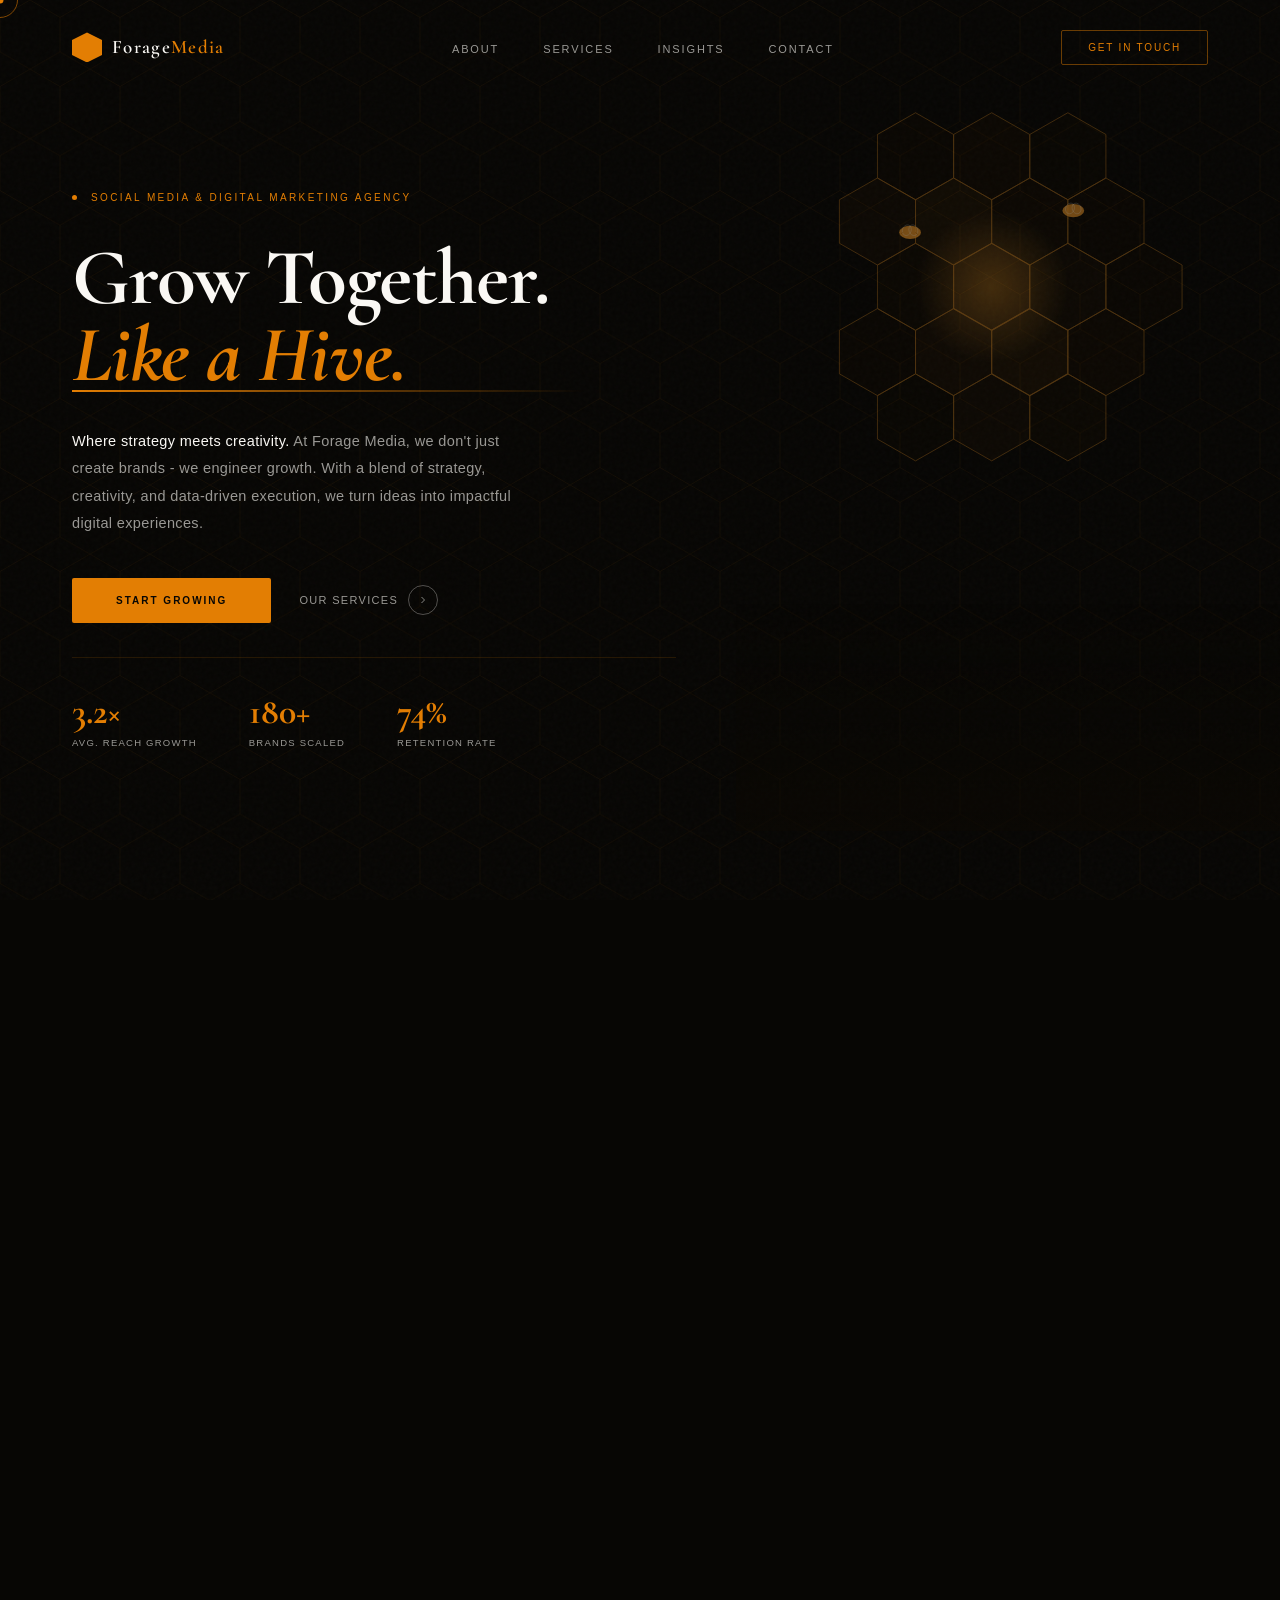
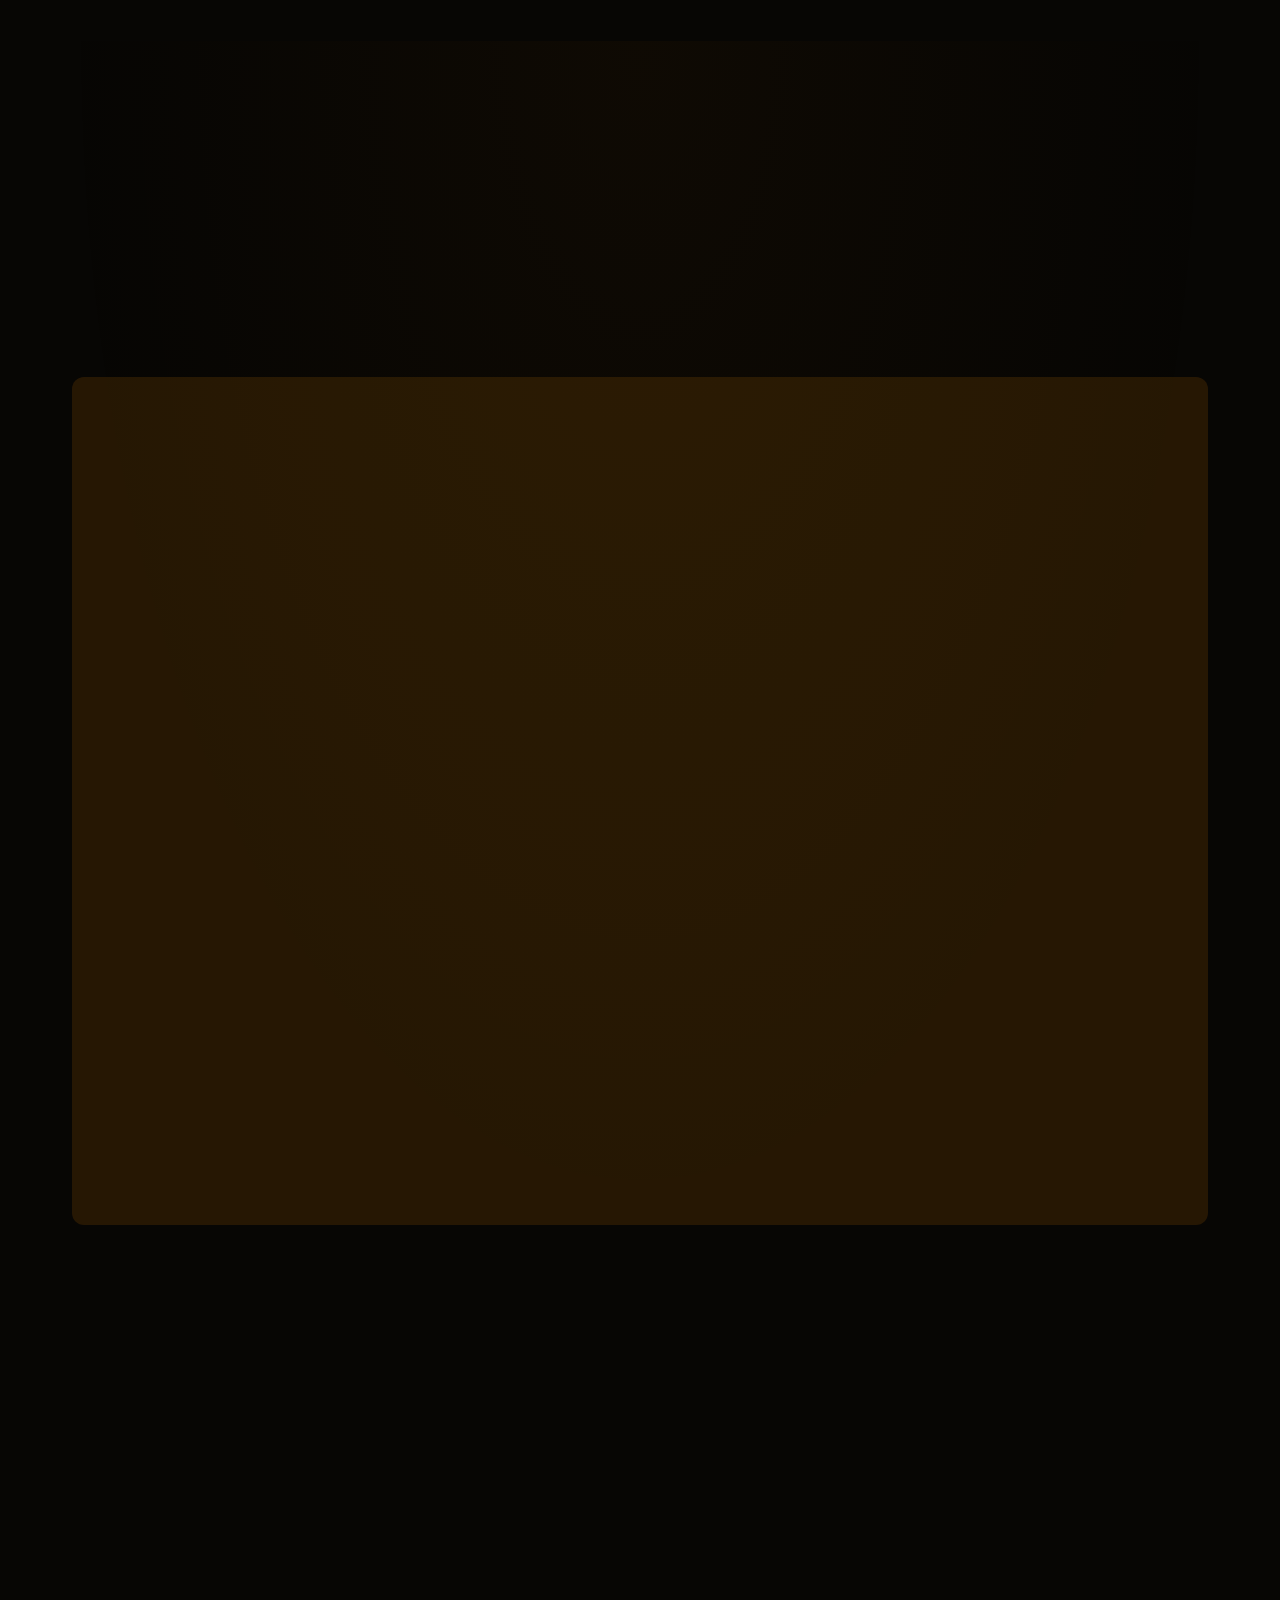
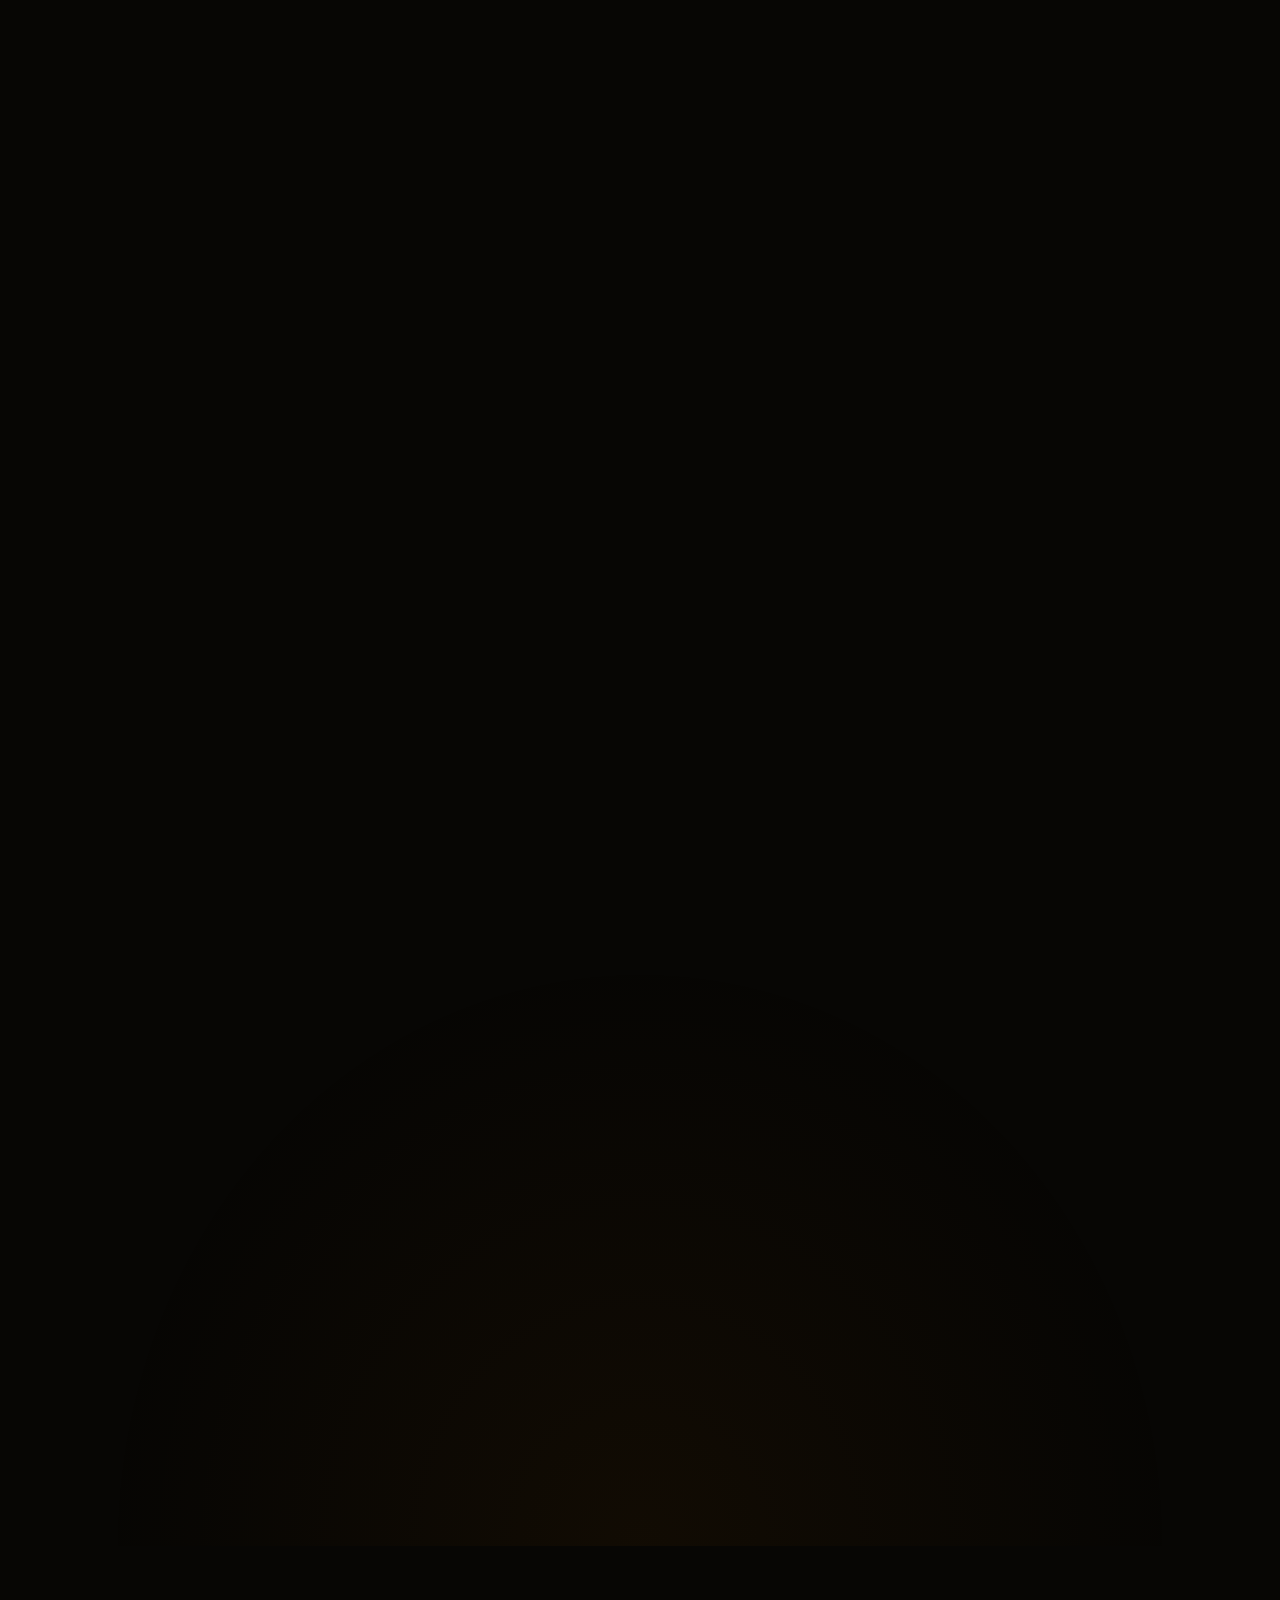
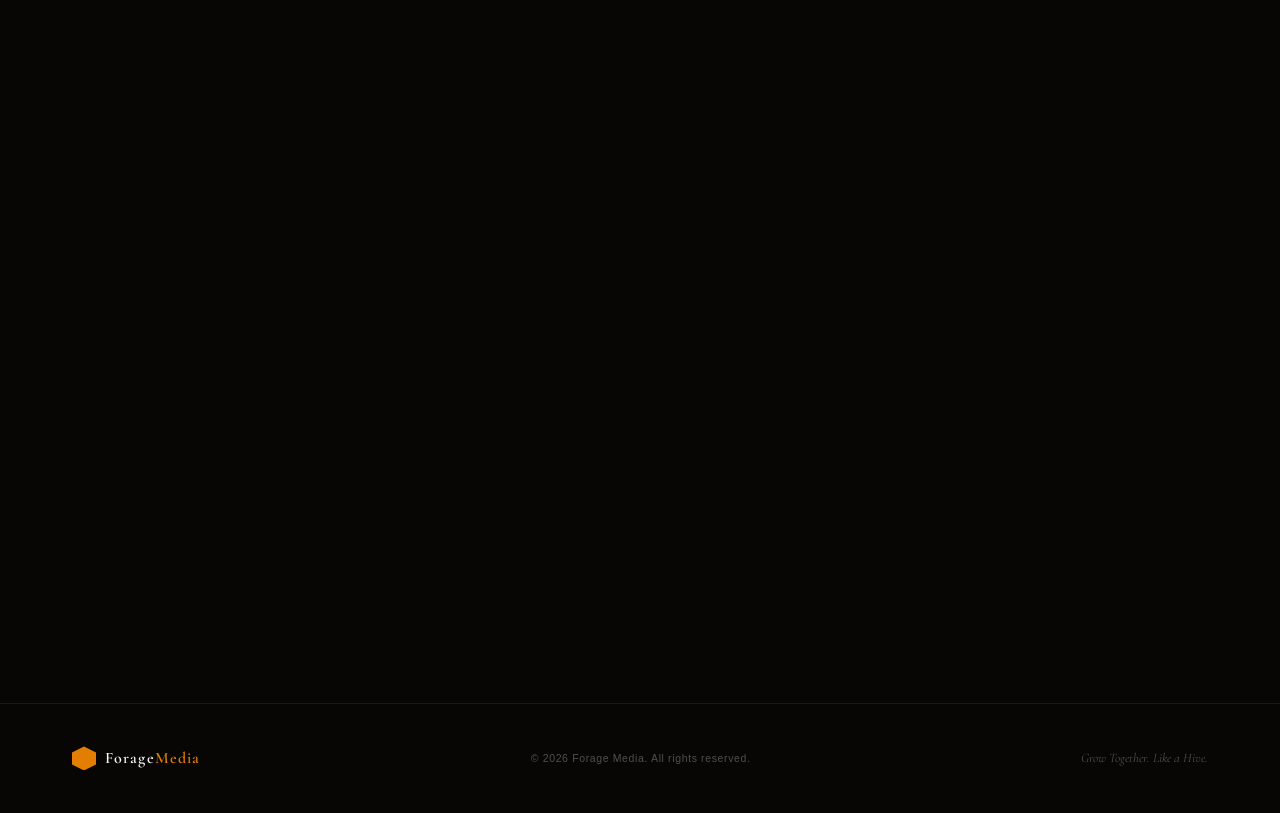
==== index.html @ a8e41692 "second commit" ====
<!DOCTYPE html>
<html lang="en">

<head>
  <meta charset="UTF-8">
  <meta name="viewport" content="width=device-width, initial-scale=1.0">
  <title>Forage Media - Grow Together. Like a Hive.</title>
  <link rel="preconnect" href="https://fonts.googleapis.com">
  <link
    href="https://fonts.googleapis.com/css2?family=Cormorant+Garamond:ital,wght@0,300;0,400;0,600;0,700;1,300;1,400;1,600;1,700&display=swap"
    rel="stylesheet">

  <style>
    /* ─── RESET ─── */
    *,
    *::before,
    *::after {
      box-sizing: border-box;
      margin: 0;
      padding: 0;
    }

    html {
      scroll-behavior: smooth;
      font-size: 16px;
    }

    /* ─── DESIGN TOKENS ─── */
    :root {
      --orange: #e37e03;
      --orange-dim: rgba(227, 126, 3, 0.18);
      --orange-glow: rgba(227, 126, 3, 0.08);
      --black: #070604;
      --black-surface: #0d0b07;
      --black-card: #111009;
      --black-border: rgba(227, 126, 3, 0.14);
      --white: #faf8f4;
      --white-60: rgba(250, 248, 244, 0.6);
      --white-30: rgba(250, 248, 244, 0.3);
      --white-10: rgba(250, 248, 244, 0.07);
      --green: #52c97a;
      --font-display: 'Cormorant Garamond', Georgia, serif;
      --font-body: 'Century Gothic', 'AppleGothic', 'Gill Sans MT', 'Gill Sans', Futura, sans-serif;
      --ease-out: cubic-bezier(0.16, 1, 0.3, 1);
      --ease-in-out: cubic-bezier(0.45, 0, 0.55, 1);
    }

    // hexagon styles for what we d
    :root {
      --hex-width: 250px;
      --hex-height: 288px;
      /* Width * 1.1547 */
      --hex-gap: 10px;
      --hex-border-color: #e67e00;
      /* Matching your image orange */
      --transition-speed: 0.6s;
    }

    .services-grid {
      padding: 100px 20px;
      text-align: center;
      max-width: 1200px;
      margin: 0 auto;
      font-size: 0;
      /* Remove whitespace between inline-blocks */
    }

    .service-card {
      position: relative;
      display: inline-block;
      width: var(--hex-width);
      height: var(--hex-height);
      margin: 0 calc(var(--hex-gap) / 2);
      clip-path: polygon(50% 0%, 100% 25%, 100% 75%, 50% 100%, 0% 75%, 0% 25%);
      background: var(--hex-border-color);
      /* Acts as the border */
      cursor: pointer;
      perspective: 1000px;
      font-size: 1rem;
      transition: transform var(--transition-speed);
    }

    /* The Interlocking Magic */
    /* Shift the second, fourth, etc., cards up to nestle them */
    .service-card:nth-child(even) {
      top: calc(var(--hex-height) * 0.38);
      margin-left: calc(var(--hex-width) * -0.25);
      margin-right: calc(var(--hex-width) * -0.25);
    }

    /* Inner container for the flip effect */
    .service-content-wrapper {
      position: absolute;
      inset: 4px;
      /* This creates the "border" width */
      background: #fff;
      clip-path: polygon(50% 0%, 100% 25%, 100% 75%, 50% 100%, 0% 75%, 0% 25%);
      transition: transform var(--transition-speed);
      transform-style: preserve-3d;
    }

    .service-card:hover .service-content-wrapper {
      transform: rotateY(180deg);
    }

    /* Front and Back Sides */
    .service-front,
    .service-back {
      position: absolute;
      inset: 0;
      display: flex;
      flex-direction: column;
      align-items: center;
      justify-content: center;
      padding: 20px;
      backface-visibility: hidden;
    }

    .service-back {
      background: #fdfdfd;
      transform: rotateY(180deg);
      text-align: center;
    }

    /* Typography & Elements */
    .service-name {
      font-weight: 800;
      text-transform: uppercase;
      color: #000;
      font-size: 1.2rem;
      line-height: 1.2;
    }

    .service-icon {
      width: 40px;
      margin-bottom: 10px;
      stroke: var(--hex-border-color);
    }

    .service-desc {
      font-size: 0.85rem;
      color: #444;
      margin-bottom: 8px;
    }

    .service-pill {
      font-size: 0.7rem;
      font-weight: bold;
      color: var(--hex-border-color);
    }

    /* Ensure cards pop to front when hovered */
    .service-card:hover {
      z-index: 10;
    }





    /* ─── BASE ─── */
    body {
      font-family: var(--font-body);
      background: var(--black);
      color: var(--white);
      overflow-x: hidden;
      cursor: none;
      line-height: 1.6;
      -webkit-font-smoothing: antialiased;
    }

    /* ─── CURSOR ─── */
    #cur-dot {
      position: fixed;
      width: 7px;
      height: 7px;
      background: var(--orange);
      border-radius: 50%;
      pointer-events: none;
      z-index: 9999;
      transform: translate(-50%, -50%);
      transition: transform 0.08s var(--ease-out), background 0.2s;
    }

    #cur-ring {
      position: fixed;
      width: 36px;
      height: 36px;
      border: 1px solid rgba(227, 126, 3, 0.55);
      border-radius: 50%;
      pointer-events: none;
      z-index: 9998;
      transform: translate(-50%, -50%);
      transition: width 0.3s var(--ease-out), height 0.3s var(--ease-out),
        border-color 0.3s, transform 0.15s var(--ease-out);
    }

    body.cursor-hover #cur-dot {
      transform: translate(-50%, -50%) scale(0);
    }

    body.cursor-hover #cur-ring {
      width: 52px;
      height: 52px;
      border-color: var(--orange);
      background: rgba(227, 126, 3, 0.06);
    }

    /* ─── HEX GRID BACKGROUND ─── */
    #hex-bg {
      position: fixed;
      inset: 0;
      z-index: 0;
      pointer-events: none;
      overflow: hidden;
    }

    #hex-bg svg {
      width: 100%;
      height: 100%;
      opacity: 0.038;
    }

    /* ─── NOISE OVERLAY ─── */
    body::after {
      content: '';
      position: fixed;
      inset: 0;
      z-index: 1;
      pointer-events: none;
      background-image: url("data:image/svg+xml,%3Csvg viewBox='0 0 256 256' xmlns='http://www.w3.org/2000/svg'%3E%3Cfilter id='n'%3E%3CfeTurbulence type='fractalNoise' baseFrequency='0.9' numOctaves='4' stitchTiles='stitch'/%3E%3C/filter%3E%3Crect width='100%25' height='100%25' filter='url(%23n)' opacity='1'/%3E%3C/svg%3E");
      opacity: 0.025;
    }

    /* ─── NAV ─── */
    nav {
      position: fixed;
      top: 0;
      left: 0;
      right: 0;
      z-index: 600;
      display: flex;
      align-items: center;
      justify-content: space-between;
      padding: 30px 72px;
      transition: padding 0.4s var(--ease-out), background 0.4s;
    }

    nav.scrolled {
      padding: 18px 72px;
      background: rgba(7, 6, 4, 0.92);
      backdrop-filter: blur(20px) saturate(1.4);
      border-bottom: 1px solid var(--black-border);
    }

    .nav-logo {
      display: flex;
      align-items: center;
      gap: 10px;
      text-decoration: none;
      color: var(--white);
    }

    .logo-hex {
      width: 30px;
      height: 30px;
      flex-shrink: 0;
      background: var(--orange);
      clip-path: polygon(50% 0%, 100% 25%, 100% 75%, 50% 100%, 0% 75%, 0% 25%);
      transition: transform 0.7s var(--ease-out);
    }

    .nav-logo:hover .logo-hex {
      transform: rotate(30deg);
    }

    .logo-text {
      font-family: var(--font-display);
      font-size: 19px;
      font-weight: 600;
      letter-spacing: 0.07em;
    }

    .logo-text span {
      color: var(--orange);
    }

    .nav-links {
      display: flex;
      gap: 44px;
      list-style: none;
      align-items: center;
    }

    .nav-links a {
      font-size: 11px;
      letter-spacing: 0.17em;
      text-transform: uppercase;
      color: var(--white-60);
      text-decoration: none;
      transition: color 0.22s;
      position: relative;
      padding-bottom: 3px;
    }

    .nav-links a::after {
      content: '';
      position: absolute;
      bottom: 0;
      left: 0;
      right: 0;
      height: 1px;
      background: var(--orange);
      transform: scaleX(0);
      transform-origin: left;
      transition: transform 0.3s var(--ease-out);
    }

    .nav-links a:hover {
      color: var(--white);
    }

    .nav-links a:hover::after {
      transform: scaleX(1);
    }

    .nav-cta {
      font-family: var(--font-body);
      font-size: 10px;
      letter-spacing: 0.18em;
      text-transform: uppercase;
      color: var(--orange);
      background: transparent;
      border: 1px solid rgba(227, 126, 3, 0.45);
      padding: 11px 26px;
      border-radius: 2px;
      cursor: none;
      transition: background 0.25s, color 0.25s, border-color 0.25s;
    }

    .nav-cta:hover {
      background: var(--orange);
      color: var(--black);
      border-color: var(--orange);
    }

    /* ─── HERO ─── */
    #hero {
      position: relative;
      z-index: 2;
      min-height: 100vh;
      display: grid;
      grid-template-columns: 1.15fr 0.85fr;
      align-items: center;
    }

    .hero-left {
      padding: 130px 60px 90px 72px;
      display: flex;
      flex-direction: column;
      gap: 34px;
    }

    .eyebrow {
      display: flex;
      align-items: center;
      gap: 14px;
      font-size: 10px;
      letter-spacing: 0.24em;
      text-transform: uppercase;
      color: var(--orange);
    }

    .eyebrow-pulse {
      width: 5px;
      height: 5px;
      border-radius: 50%;
      background: var(--orange);
      animation: pulse 2.2s ease-in-out infinite;
    }

    .eyebrow-rule {
      width: 36px;
      height: 1px;
      background: var(--orange);
    }

    @keyframes pulse {

      0%,
      100% {
        transform: scale(1);
        opacity: 1;
      }

      50% {
        transform: scale(2.2);
        opacity: 0.35;
      }
    }

    .hero-headline {
      font-family: var(--font-display);
      font-size: clamp(54px, 6.2vw, 90px);
      font-weight: 700;
      line-height: 0.97;
      letter-spacing: -0.015em;
    }

    .hero-headline .line-italic {
      font-style: italic;
      color: var(--orange);
      display: block;
      position: relative;
    }

    .hero-headline .line-italic::after {
      content: '';
      position: absolute;
      bottom: 2px;
      left: 0;
      height: 2px;
      width: 0;
      background: linear-gradient(90deg, var(--orange), transparent);
      animation: underline-in 1.4s 1s var(--ease-out) forwards;
    }

    @keyframes underline-in {
      to {
        width: 85%;
      }
    }

    .hero-sub {
      font-size: 14.5px;
      font-weight: 300;
      line-height: 1.9;
      letter-spacing: 0.025em;
      color: var(--white-60);
      max-width: 450px;
    }

    .hero-sub strong {
      color: var(--white);
      font-weight: 400;
    }

    .hero-cta-row {
      display: flex;
      align-items: center;
      gap: 28px;
      margin-top: 6px;
    }

    .btn-primary {
      font-family: var(--font-body);
      font-size: 10px;
      letter-spacing: 0.2em;
      text-transform: uppercase;
      font-weight: 600;
      color: var(--black);
      background: var(--orange);
      border: none;
      padding: 17px 44px;
      border-radius: 2px;
      cursor: none;
      position: relative;
      overflow: hidden;
      transition: transform 0.2s var(--ease-out);
    }

    .btn-primary::before {
      content: '';
      position: absolute;
      inset: 0;
      background: #f5a02a;
      transform: translateX(-100%);
      transition: transform 0.38s var(--ease-out);
    }

    .btn-primary:hover {
      transform: translateY(-2px);
    }

    .btn-primary:hover::before {
      transform: translateX(0);
    }

    .btn-primary span {
      position: relative;
      z-index: 1;
    }

    .btn-text {
      font-family: var(--font-body);
      font-size: 11px;
      letter-spacing: 0.12em;
      text-transform: uppercase;
      color: var(--white-60);
      background: none;
      border: none;
      cursor: none;
      display: flex;
      align-items: center;
      gap: 10px;
      transition: color 0.22s;
    }

    .btn-text:hover {
      color: var(--white);
    }

    .btn-arrow {
      width: 30px;
      height: 30px;
      border-radius: 50%;
      border: 1px solid var(--white-30);
      display: flex;
      align-items: center;
      justify-content: center;
      transition: border-color 0.22s, transform 0.22s;
    }

    .btn-text:hover .btn-arrow {
      border-color: var(--orange);
      transform: translateX(4px);
    }

    .btn-arrow svg {
      width: 12px;
      height: 12px;
      fill: none;
      stroke: currentColor;
      stroke-width: 1.8;
    }

    .hero-stats {
      display: flex;
      gap: 52px;
      padding-top: 36px;
      border-top: 1px solid var(--black-border);
    }

    .stat {
      display: flex;
      flex-direction: column;
      gap: 5px;
    }

    .stat-num {
      font-family: var(--font-display);
      font-size: 36px;
      font-weight: 700;
      line-height: 1;
      color: var(--orange);
    }

    .stat-label {
      font-size: 9.5px;
      letter-spacing: 0.13em;
      text-transform: uppercase;
      color: var(--white-60);
    }

    /* HEX GRID BACKGROUND */
    .hex-bg {
      position: fixed;
      top: 0;
      left: 0;
      right: 0;
      bottom: 0;
      z-index: 0;
      overflow: hidden;
      pointer-events: none;
    }

    .hex-grid-svg {
      width: 100%;
      height: 100%;
      opacity: 0.07;
    }

    /* ─── HERO RIGHT: ILLUSION ─── */
    .hero-right {
      position: relative;
      height: 100vh;
      overflow: hidden;
    }

    .hero-right-bg {
      position: absolute;
      inset: 0;
      background: radial-gradient(ellipse at 50% 42%, #1f1200 0%, var(--black) 68%);
    }

    /* Parallax hex layers */
    .hex-layer {
      position: absolute;
      inset: 0;
      display: flex;
      align-items: center;
      justify-content: center;
    }

    .hex-layer svg {
      width: 110%;
      height: 110%;
    }

    .hero-right-fade {
      position: absolute;
      inset: 0;
      background: linear-gradient(to top,
          rgba(7, 6, 4, 1) 0%,
          rgba(7, 6, 4, 0.35) 48%,
          rgba(7, 6, 4, 0.1) 100%);
    }

    .hero-right-fade-left {
      position: absolute;
      inset: 0;
      background: linear-gradient(to right,
          rgba(7, 6, 4, 0.7) 0%,
          transparent 40%);
    }

    /* Dashboard cards */
    .hero-dashboard {
      position: absolute;
      inset: 0;
      display: flex;
      flex-direction: column;
      justify-content: flex-end;
      padding: 36px 28px;
    }

    .dash-metrics {
      display: grid;
      grid-template-columns: 1fr 1fr;
      gap: 9px;
      margin-bottom: 9px;
    }

    .dash-card {
      background: rgba(255, 255, 255, 0.035);
      border: 1px solid var(--black-border);
      border-radius: 8px;
      padding: 14px 16px;
      backdrop-filter: blur(12px);
      position: relative;
      overflow: hidden;
      opacity: 0;
      transform: translateY(14px);
      animation: card-in 0.6s var(--ease-out) forwards;
    }

    .dash-card:nth-child(1) {
      animation-delay: 0.9s;
    }

    .dash-card:nth-child(2) {
      animation-delay: 1.05s;
    }

    .dash-card:nth-child(3) {
      animation-delay: 1.2s;
    }

    .dash-card:nth-child(4) {
      animation-delay: 1.35s;
    }

    @keyframes card-in {
      to {
        opacity: 1;
        transform: none;
      }
    }

    .dc-label {
      font-size: 9px;
      letter-spacing: 0.12em;
      text-transform: uppercase;
      color: var(--white-60);
      margin-bottom: 5px;
      font-family: var(--font-body);
    }

    .dc-value {
      font-family: var(--font-display);
      font-size: 25px;
      font-weight: 700;
      color: var(--orange);
      line-height: 1;
    }

    .dc-delta {
      font-size: 10px;
      color: var(--green);
      margin-top: 4px;
      display: flex;
      align-items: center;
      gap: 3px;
    }

    .dc-delta::before {
      content: '▲';
      font-size: 7px;
    }

    .dc-bar {
      position: absolute;
      bottom: 0;
      left: 0;
      height: 2px;
      background: linear-gradient(90deg, var(--orange-dim), var(--orange));
      animation: bar-in 1.6s var(--ease-out) both;
    }

    .dash-card:nth-child(1) .dc-bar {
      width: 78%;
      animation-delay: 1.4s;
    }

    .dash-card:nth-child(2) .dc-bar {
      width: 62%;
      animation-delay: 1.55s;
    }

    .dash-card:nth-child(3) .dc-bar {
      width: 88%;
      animation-delay: 1.7s;
    }

    .dash-card:nth-child(4) .dc-bar {
      width: 54%;
      animation-delay: 1.85s;
    }

    @keyframes bar-in {
      from {
        width: 0;
      }
    }

    .dash-graph {
      background: rgba(255, 255, 255, 0.025);
      border: 1px solid rgba(227, 126, 3, 0.1);
      border-radius: 8px;
      padding: 13px 15px 10px;
      backdrop-filter: blur(12px);
    }

    .dg-header {
      display: flex;
      justify-content: space-between;
      align-items: center;
      margin-bottom: 10px;
    }

    .dg-label {
      font-size: 9px;
      letter-spacing: 0.12em;
      text-transform: uppercase;
      color: var(--white-60);
      font-family: var(--font-body);
    }

    .dg-live {
      display: flex;
      align-items: center;
      gap: 5px;
      font-size: 9px;
      color: var(--green);
      font-family: var(--font-body);
    }

    .live-dot {
      width: 5px;
      height: 5px;
      border-radius: 50%;
      background: var(--green);
      animation: pulse 1.4s infinite;
    }

    .dg-bars {
      display: flex;
      align-items: flex-end;
      gap: 4px;
      height: 44px;
    }

    .dg-bar {
      flex: 1;
      border-radius: 2px;
      background: linear-gradient(to top, var(--orange), rgba(227, 126, 3, 0.18));
      animation: bar-rise 0.8s var(--ease-out) both;
    }

    .dg-bar:nth-child(1) {
      height: 26%;
      animation-delay: 1.0s;
    }

    .dg-bar:nth-child(2) {
      height: 44%;
      animation-delay: 1.1s;
    }

    .dg-bar:nth-child(3) {
      height: 36%;
      animation-delay: 1.2s;
    }

    .dg-bar:nth-child(4) {
      height: 65%;
      animation-delay: 1.3s;
    }

    .dg-bar:nth-child(5) {
      height: 55%;
      animation-delay: 1.4s;
    }

    .dg-bar:nth-child(6) {
      height: 80%;
      animation-delay: 1.5s;
    }

    .dg-bar:nth-child(7) {
      height: 72%;
      animation-delay: 1.6s;
    }

    .dg-bar:nth-child(8) {
      height: 93%;
      animation-delay: 1.7s;
    }

    .dg-bar:nth-child(9) {
      height: 88%;
      animation-delay: 1.8s;
    }

    @keyframes bar-rise {
      from {
        height: 0;
        opacity: 0;
      }
    }

    /* scroll cue */
    .scroll-cue {
      position: absolute;
      bottom: 34px;
      left: 50%;
      transform: translateX(-50%);
      display: flex;
      flex-direction: column;
      align-items: center;
      gap: 8px;
      opacity: 0.36;
      animation: float 2.8s ease-in-out infinite;
    }

    .scroll-cue span {
      font-size: 8.5px;
      letter-spacing: 0.22em;
      text-transform: uppercase;
    }

    .scroll-line {
      width: 1px;
      height: 38px;
      background: linear-gradient(to bottom, var(--orange), transparent);
    }

    @keyframes float {

      0%,
      100% {
        opacity: 0.28;
        transform: translateX(-50%) translateY(0);
      }

      50% {
        opacity: 0.55;
        transform: translateX(-50%) translateY(8px);
      }
    }

    /* ─── HERO ENTRANCE ─── */
    .hero-left>* {
      opacity: 0;
      transform: translateY(22px);
      animation: slide-up 0.75s var(--ease-out) forwards;
    }

    .hero-left>*:nth-child(1) {
      animation-delay: 0.1s;
    }

    .hero-left>*:nth-child(2) {
      animation-delay: 0.24s;
    }

    .hero-left>*:nth-child(3) {
      animation-delay: 0.38s;
    }

    .hero-left>*:nth-child(4) {
      animation-delay: 0.52s;
    }

    .hero-left>*:nth-child(5) {
      animation-delay: 0.66s;
    }

    @keyframes slide-up {
      to {
        opacity: 1;
        transform: none;
      }
    }

    /* ─── SCROLL REVEAL ─── */
    .reveal {
      opacity: 0;
      transform: translateY(28px);
      transition: opacity 0.85s var(--ease-out), transform 0.85s var(--ease-out);
    }

    .reveal.in {
      opacity: 1;
      transform: none;
    }

    .reveal-d1 {
      transition-delay: 0.1s;
    }

    .reveal-d2 {
      transition-delay: 0.2s;
    }

    .reveal-d3 {
      transition-delay: 0.3s;
    }

    .reveal-d4 {
      transition-delay: 0.4s;
    }

    /* ─── SECTION SHARED ─── */
    .section-tag {
      display: inline-flex;
      align-items: center;
      gap: 14px;
      font-size: 9.5px;
      letter-spacing: 0.24em;
      text-transform: uppercase;
      color: var(--orange);
      margin-bottom: 18px;
    }

    .section-tag::before {
      content: '';
      width: 28px;
      height: 1px;
      background: var(--orange);
    }

    .section-heading {
      font-family: var(--font-display);
      font-size: clamp(38px, 4.2vw, 58px);
      font-weight: 700;
      line-height: 1.05;
      letter-spacing: -0.01em;
    }

    .section-heading em {
      font-style: italic;
      color: var(--orange);
    }

    /* ─── WHO WE ARE ─── */
    #about {
      position: relative;
      z-index: 2;
      padding: 140px 72px;
      display: grid;
      grid-template-columns: 1fr 1fr;
      gap: 80px;
      align-items: center;
    }

    .about-tagline {
      font-family: var(--font-display);
      font-size: 22px;
      font-style: italic;
      color: var(--orange);
      margin: 6px 0 28px;
      letter-spacing: 0.01em;
    }

    .about-body {
      font-size: 14.5px;
      font-weight: 300;
      line-height: 1.95;
      letter-spacing: 0.025em;
      color: var(--white-60);
      max-width: 460px;
    }

    .about-body strong {
      color: var(--white);
      font-weight: 400;
    }

    .about-quote {
      margin-top: 40px;
      padding-left: 22px;
      border-left: 2px solid var(--orange);
    }

    .about-quote p {
      font-family: var(--font-display);
      font-size: 19px;
      font-style: italic;
      line-height: 1.6;
      color: var(--white-60);
    }

    /* Right pillars */
    .about-pillars {
      display: grid;
      grid-template-columns: 1fr 1fr;
      gap: 1px;
      background: var(--black-border);
      border: 1px solid var(--black-border);
      border-radius: 10px;
      overflow: hidden;
    }

    .pillar {
      background: var(--black-card);
      padding: 36px 28px;
      transition: background 0.3s;
    }

    .pillar:hover {
      background: rgba(227, 126, 3, 0.05);
    }

    .pillar-icon {
      width: 36px;
      height: 36px;
      margin-bottom: 16px;
      color: var(--orange);
    }

    .pillar-icon svg {
      width: 100%;
      height: 100%;
      fill: none;
      stroke: currentColor;
      stroke-width: 1.4;
    }

    .pillar-name {
      font-family: var(--font-display);
      font-size: 19px;
      font-weight: 600;
      color: var(--white);
      margin-bottom: 8px;
    }

    .pillar-text {
      font-size: 12px;
      line-height: 1.85;
      letter-spacing: 0.03em;
      color: var(--white-60);
    }

    /* ─── SERVICES ─── */
    #services {
      position: relative;
      z-index: 2;
      padding: 120px 72px;
      background: radial-gradient(ellipse at 50% 0%, rgba(227, 126, 3, 0.04) 0%, transparent 65%);
    }

    .services-header {
      display: flex;
      justify-content: space-between;
      align-items: flex-end;
      margin-bottom: 60px;
    }

    .services-intro {
      font-size: 13.5px;
      line-height: 1.85;
      color: var(--white-60);
      max-width: 300px;
      text-align: right;
      letter-spacing: 0.025em;
    }

    .services-grid {
      display: grid;
      grid-template-columns: repeat(3, 1fr);
      gap: 1px;
      background: var(--black-border);
      border-radius: 12px;
      overflow: hidden;
    }

    .service-card {
      background: var(--black-card);
      padding: 46px 34px;
      position: relative;
      overflow: hidden;
      cursor: none;
      transition: background 0.3s;
    }

    .service-card::after {
      content: '';
      position: absolute;
      bottom: 0;
      left: 0;
      right: 0;
      height: 2px;
      background: linear-gradient(90deg, var(--orange), transparent);
      transform: scaleX(0);
      transform-origin: left;
      transition: transform 0.4s var(--ease-out);
    }

    .service-card:hover {
      background: rgba(227, 126, 3, 0.045);
    }

    .service-card:hover::after {
      transform: scaleX(1);
    }

    .service-num {
      font-family: var(--font-display);
      font-size: 11px;
      font-weight: 600;
      letter-spacing: 0.22em;
      color: var(--orange);
      opacity: 0.5;
      margin-bottom: 22px;
      display: block;
    }

    .service-icon {
      width: 40px;
      height: 40px;
      margin-bottom: 20px;
      color: var(--white-60);
      transition: color 0.3s;
    }

    .service-card:hover .service-icon {
      color: var(--orange);
    }

    .service-icon svg {
      width: 100%;
      height: 100%;
      fill: none;
      stroke: currentColor;
      stroke-width: 1.3;
      stroke-linecap: round;
      stroke-linejoin: round;
    }

    .service-name {
      font-family: var(--font-display);
      font-size: 23px;
      font-weight: 600;
      color: var(--white);
      margin-bottom: 12px;
      line-height: 1.2;
    }

    .service-desc {
      font-size: 12.5px;
      line-height: 1.88;
      color: var(--white-60);
      letter-spacing: 0.025em;
    }

    .service-pill {
      display: inline-block;
      margin-top: 22px;
      font-size: 9px;
      letter-spacing: 0.17em;
      text-transform: uppercase;
      color: var(--orange);
      border: 1px solid rgba(227, 126, 3, 0.28);
      padding: 5px 13px;
      border-radius: 2px;
    }

    /* ─── EXPERTISE ─── */
    #expertise {
      position: relative;
      z-index: 2;
      padding: 120px 72px;
    }

    .expertise-inner {
      display: grid;
      grid-template-columns: 0.85fr 1.15fr;
      gap: 80px;
      align-items: center;
    }

    .expertise-steps {
      display: flex;
      flex-direction: column;
    }

    .expertise-step {
      display: flex;
      gap: 26px;
      padding: 30px 0;
      border-bottom: 1px solid var(--black-border);
      transition: background 0.3s;
    }

    .expertise-step:first-child {
      padding-top: 0;
    }

    .expertise-step:last-child {
      border-bottom: none;
    }

    .step-n {
      font-family: var(--font-display);
      font-size: 42px;
      font-weight: 700;
      color: var(--orange);
      opacity: 0.2;
      flex-shrink: 0;
      line-height: 1;
      transition: opacity 0.3s;
    }

    .expertise-step:hover .step-n {
      opacity: 0.75;
    }

    .step-copy {}

    .step-title {
      font-family: var(--font-display);
      font-size: 21px;
      font-weight: 600;
      color: var(--white);
      margin-bottom: 7px;
    }

    .step-text {
      font-size: 12.5px;
      line-height: 1.88;
      color: var(--white-60);
      letter-spacing: 0.025em;
    }

    /* Performance cards right */
    .perf-cards {
      display: flex;
      flex-direction: column;
      gap: 14px;
    }

    .perf-card {
      background: rgba(255, 255, 255, 0.03);
      border: 1px solid var(--black-border);
      border-radius: 10px;
      padding: 22px 26px;
      backdrop-filter: blur(8px);
      transition: transform 0.3s var(--ease-out), border-color 0.3s;
    }

    .perf-card:hover {
      transform: translateX(7px);
      border-color: rgba(227, 126, 3, 0.35);
    }

    .pc-row {
      display: flex;
      justify-content: space-between;
      align-items: center;
      margin-bottom: 10px;
    }

    .pc-label {
      font-size: 10px;
      letter-spacing: 0.12em;
      text-transform: uppercase;
      color: var(--white-60);
      font-family: var(--font-body);
    }

    .pc-value {
      font-family: var(--font-display);
      font-size: 24px;
      font-weight: 700;
      color: var(--orange);
      line-height: 1;
    }

    .pc-track {
      height: 3px;
      background: rgba(255, 255, 255, 0.06);
      border-radius: 2px;
      overflow: hidden;
    }

    .pc-fill {
      height: 100%;
      border-radius: 2px;
      background: linear-gradient(90deg, #b85e00, var(--orange), #f5a02a);
      animation: fill-in 2s 1.2s var(--ease-out) both;
    }

    @keyframes fill-in {
      from {
        width: 0;
      }
    }

    /* ─── INSIGHTS ─── */
    #insights {
      position: relative;
      z-index: 2;
      padding: 120px 72px;
      background: radial-gradient(ellipse at 50% 100%, rgba(227, 126, 3, 0.05) 0%, transparent 60%);
    }

    .insights-header {
      text-align: center;
      margin-bottom: 70px;
    }

    .insights-header .section-tag {
      justify-content: center;
    }

    .insights-header .section-tag::before {
      display: none;
    }

    .insights-header .section-tag::after {
      content: '';
      width: 28px;
      height: 1px;
      background: var(--orange);
    }

    .insights-grid {
      display: grid;
      grid-template-columns: repeat(4, 1fr);
      gap: 20px;
    }

    .insight-card {
      border: 1px solid var(--black-border);
      border-radius: 10px;
      padding: 34px 26px;
      background: rgba(255, 255, 255, 0.018);
      position: relative;
      overflow: hidden;
      transition: border-color 0.3s, background 0.3s;
      cursor: none;
    }

    .insight-card:hover {
      border-color: rgba(227, 126, 3, 0.38);
      background: rgba(227, 126, 3, 0.038);
    }

    .insight-card-num {
      position: absolute;
      top: -14px;
      right: 18px;
      font-family: var(--font-display);
      font-size: 90px;
      font-weight: 700;
      color: var(--orange);
      opacity: 0.04;
      line-height: 1;
      pointer-events: none;
      user-select: none;
    }

    .insight-icon {
      width: 32px;
      height: 32px;
      margin-bottom: 18px;
      color: var(--orange);
    }

    .insight-icon svg {
      width: 100%;
      height: 100%;
      fill: none;
      stroke: currentColor;
      stroke-width: 1.4;
      stroke-linecap: round;
    }

    .insight-title {
      font-family: var(--font-display);
      font-size: 20px;
      font-weight: 600;
      color: var(--white);
      margin-bottom: 10px;
      line-height: 1.25;
    }

    .insight-text {
      font-size: 12px;
      line-height: 1.88;
      color: var(--white-60);
      letter-spacing: 0.03em;
    }

    /* ─── CONTACT ─── */
    #contact {
      position: relative;
      z-index: 2;
      padding: 120px 72px 100px;
    }

    /* Large GET IN TOUCH treatment */
    .contact-hero-text {
      font-family: var(--font-display);
      font-size: clamp(60px, 9vw, 130px);
      font-weight: 700;
      line-height: 0.9;
      letter-spacing: -0.025em;
      color: var(--white);
      margin-bottom: 60px;
      overflow: hidden;
    }

    .contact-hero-text .accent {
      color: var(--orange);
      display: block;
    }

    .contact-inner {
      display: grid;
      grid-template-columns: 1fr 1.1fr;
      gap: 80px;
      align-items: start;
    }

    .contact-meta {}

    .contact-sub-head {
      font-family: var(--font-display);
      font-size: 28px;
      font-style: italic;
      color: var(--white-60);
      margin-bottom: 22px;
    }

    .contact-desc {
      font-size: 14px;
      line-height: 1.92;
      color: var(--white-60);
      letter-spacing: 0.025em;
      max-width: 360px;
      margin-bottom: 44px;
    }

    .contact-details {
      display: flex;
      flex-direction: column;
      gap: 22px;
    }

    .contact-detail-item {
      display: flex;
      flex-direction: column;
      gap: 5px;
    }

    .cd-label {
      font-size: 9px;
      letter-spacing: 0.18em;
      text-transform: uppercase;
      color: var(--orange);
    }

    .cd-val {
      font-size: 13.5px;
      color: var(--white-60);
      letter-spacing: 0.03em;
    }

    /* FORM */
    .contact-form {
      display: flex;
      flex-direction: column;
      gap: 18px;
    }

    .form-heading {
      font-family: var(--font-display);
      font-size: 22px;
      font-weight: 600;
      letter-spacing: 0.04em;
      color: var(--white);
      margin-bottom: 6px;
    }

    .form-heading span {
      color: var(--orange);
    }

    .form-row {
      display: grid;
      grid-template-columns: 1fr 1fr;
      gap: 16px;
    }

    .field {
      display: flex;
      flex-direction: column;
      gap: 7px;
    }

    .field-label {
      font-size: 9px;
      letter-spacing: 0.18em;
      text-transform: uppercase;
      color: var(--orange);
    }

    .field-input,
    .field-select,
    .field-textarea {
      font-family: var(--font-body);
      font-size: 12.5px;
      letter-spacing: 0.03em;
      color: var(--white);
      background: rgba(255, 255, 255, 0.03);
      border: 1px solid rgba(227, 126, 3, 0.2);
      border-radius: 3px;
      padding: 13px 16px;
      outline: none;
      cursor: none;
      transition: border-color 0.25s, background 0.25s;
    }

    .field-input:focus,
    .field-select:focus,
    .field-textarea:focus {
      border-color: var(--orange);
      background: rgba(227, 126, 3, 0.04);
    }

    .field-input::placeholder,
    .field-textarea::placeholder {
      color: var(--white-30);
    }

    .field-select {
      appearance: none;
      background-image: url("data:image/svg+xml,%3Csvg xmlns='http://www.w3.org/2000/svg' width='10' height='6'%3E%3Cpath d='M1 1l4 4 4-4' stroke='%23e37e03' stroke-width='1.4' fill='none' stroke-linecap='round'/%3E%3C/svg%3E");
      background-repeat: no-repeat;
      background-position: right 16px center;
    }

    .field-select option {
      background: #0d0b07;
    }

    .field-textarea {
      resize: vertical;
      min-height: 110px;
    }

    .btn-submit {
      align-self: flex-start;
      font-family: var(--font-body);
      font-size: 10px;
      letter-spacing: 0.2em;
      text-transform: uppercase;
      font-weight: 600;
      color: var(--black);
      background: var(--orange);
      border: none;
      padding: 17px 50px;
      border-radius: 2px;
      cursor: none;
      position: relative;
      overflow: hidden;
      transition: transform 0.22s var(--ease-out);
      margin-top: 4px;
    }

    .btn-submit::before {
      content: '';
      position: absolute;
      inset: 0;
      background: #f5a02a;
      transform: translateX(-100%);
      transition: transform 0.38s var(--ease-out);
    }

    .btn-submit:hover {
      transform: translateY(-2px);
    }

    .btn-submit:hover::before {
      transform: translateX(0);
    }

    .btn-submit span {
      position: relative;
      z-index: 1;
    }

    /* ============ CONTACT ============ */
    #contact {
      padding: 120px 72px 100px;
    }

    .contact-inner {
      display: grid;
      grid-template-columns: 1fr 1fr;
      gap: 80px;
      align-items: start;
    }

    .contact-left {}

    .contact-desc {
      font-size: 15px;
      line-height: 1.9;
      color: var(--white-muted);
      margin-top: 28px;
      max-width: 380px;
      letter-spacing: 0.02em;
    }

    .contact-info {
      margin-top: 48px;
      display: flex;
      flex-direction: column;
      gap: 20px;
    }

    .ci-item {
      display: flex;
      flex-direction: column;
      gap: 4px;
    }

    .ci-label {
      font-size: 10px;
      letter-spacing: 0.15em;
      text-transform: uppercase;
      color: var(--orange);
    }

    .ci-val {
      font-size: 14px;
      color: var(--white-muted);
      letter-spacing: 0.03em;
    }

    .contact-form {
      display: flex;
      flex-direction: column;
      gap: 20px;
    }

    .form-group {
      display: flex;
      flex-direction: column;
      gap: 8px;
    }

    .form-label {
      font-size: 10px;
      letter-spacing: 0.15em;
      text-transform: uppercase;
      color: var(--orange);
    }

    .form-input,
    .form-select,
    .form-textarea {
      font-family: var(--font-body);
      font-size: 13px;
      letter-spacing: 0.03em;
      background: rgba(255, 255, 255, 0.03);
      border: 1px solid rgba(227, 126, 3, 0.2);
      border-radius: 4px;
      padding: 14px 18px;
      color: var(--white);
      outline: none;
      transition: border-color 0.25s, background 0.25s;
    }

    .form-input:focus,
    .form-select:focus,
    .form-textarea:focus {
      border-color: var(--orange);
      background: rgba(227, 126, 3, 0.04);
    }

    .form-input::placeholder,
    .form-textarea::placeholder {
      color: rgba(250, 247, 242, 0.25);
    }

    .form-select {
      cursor: none;
      appearance: none;
      background-image: url("data:image/svg+xml,%3Csvg xmlns='http://www.w3.org/2000/svg' width='10' height='6' viewBox='0 0 10 6'%3E%3Cpath d='M1 1l4 4 4-4' stroke='%23e37e03' stroke-width='1.5' fill='none'/%3E%3C/svg%3E");
      background-repeat: no-repeat;
      background-position: right 18px center;
    }

    .form-select option {
      background: #120e07;
    }

    .form-textarea {
      resize: vertical;
      min-height: 120px;
    }

    .form-row {
      display: grid;
      grid-template-columns: 1fr 1fr;
      gap: 16px;
    }

    .btn-submit {
      font-family: var(--font-body);
      font-size: 11px;
      letter-spacing: 0.18em;
      text-transform: uppercase;
      background: var(--orange);
      color: var(--black);
      border: none;
      border-radius: 2px;
      padding: 18px 48px;
      cursor: none;
      font-weight: 600;
      align-self: flex-start;
      transition: all 0.25s;
      position: relative;
      overflow: hidden;
    }

    .btn-submit::before {
      content: '';
      position: absolute;
      inset: 0;
      background: var(--orange-light);
      transform: translateX(-100%);
      transition: transform 0.35s ease;
    }

    .btn-submit:hover::before {
      transform: translateX(0);
    }

    .btn-submit span {
      position: relative;
      z-index: 1;
    }


    /* ============ SECTION SHARED ============ */
    section {
      position: relative;
      z-index: 1;
    }

    .section-label {
      display: flex;
      align-items: center;
      gap: 14px;
      font-size: 10px;
      letter-spacing: 0.22em;
      text-transform: uppercase;
      color: var(--orange);
      margin-bottom: 20px;
    }

    .section-label::before {
      content: '';
      width: 30px;
      height: 1px;
      background: var(--orange);
    }

    .section-title {
      font-family: var(--font-display);
      font-size: clamp(38px, 4.5vw, 60px);
      font-weight: 700;
      line-height: 1.08;
      letter-spacing: -0.01em;
    }

    .section-title em {
      font-style: italic;
      color: var(--orange-light);
    }

    /* ─── FOOTER ─── */
    footer {
      position: relative;
      z-index: 2;
      border-top: 1px solid var(--black-border);
      padding: 42px 72px;
      display: flex;
      justify-content: space-between;
      align-items: center;
    }

    .footer-logo {
      display: flex;
      align-items: center;
      gap: 9px;
      text-decoration: none;
    }

    .footer-logo .logo-hex {
      width: 24px;
      height: 24px;
    }

    .footer-logo-text {
      font-family: var(--font-display);
      font-size: 16px;
      font-weight: 600;
      color: var(--white);
      letter-spacing: 0.07em;
    }

    .footer-logo-text span {
      color: var(--orange);
    }

    .footer-copy {
      font-size: 10.5px;
      letter-spacing: 0.06em;
      color: var(--white-30);
    }

    .footer-tagline {
      font-family: var(--font-display);
      font-size: 13px;
      font-style: italic;
      color: var(--white-30);
    }

    /* ─── FLOATING PARTICLES ─── */
    .particle {
      position: fixed;
      pointer-events: none;
      z-index: 0;
      clip-path: polygon(50% 0%, 100% 25%, 100% 75%, 50% 100%, 0% 75%, 0% 25%);
      background: var(--orange);
      opacity: 0;
      animation: drift linear infinite;
    }

    @keyframes drift {
      0% {
        opacity: 0;
        transform: translateY(0) rotate(0deg);
      }

      12% {
        opacity: 0.1;
      }

      88% {
        opacity: 0.05;
      }

      100% {
        opacity: 0;
        transform: translateY(-90px) rotate(55deg);
      }
    }

    /* ─── RESPONSIVE ─── */
    @media (max-width: 1100px) {
      nav {
        padding: 24px 36px;
      }

      nav.scrolled {
        padding: 16px 36px;
      }

      #hero {
        grid-template-columns: 1fr;
        min-height: auto;
      }

      .hero-left {
        padding: 120px 36px 60px;
      }

      .hero-right {
        height: 460px;
      }

      #about {
        grid-template-columns: 1fr;
        padding: 80px 36px;
        gap: 48px;
      }

      #services {
        padding: 80px 36px;
      }

      .services-grid {
        grid-template-columns: 1fr 1fr;
      }

      .services-header {
        flex-direction: column;
        align-items: flex-start;
        gap: 20px;
      }

      .services-intro {
        text-align: left;
        max-width: 100%;
      }

      #expertise {
        padding: 80px 36px;
      }

      .expertise-inner {
        grid-template-columns: 1fr;
      }

      #insights {
        padding: 80px 36px;
      }

      .insights-grid {
        grid-template-columns: 1fr 1fr;
      }

      #contact {
        padding: 80px 36px 70px;
      }

      .contact-inner {
        grid-template-columns: 1fr;
      }

      footer {
        padding: 32px 36px;
        flex-direction: column;
        gap: 14px;
        text-align: center;
      }
    }

    @media (max-width: 640px) {
      .services-grid {
        grid-template-columns: 1fr;
      }

      .insights-grid {
        grid-template-columns: 1fr;
      }

      .about-pillars {
        grid-template-columns: 1fr;
      }

      .hero-headline {
        font-size: 44px;
      }

      .hero-stats {
        gap: 28px;
        flex-wrap: wrap;
      }

      .contact-hero-text {
        font-size: 52px;
      }

      .form-row {
        grid-template-columns: 1fr;
      }
    }
  </style>
</head>

<body>

  <!-- CURSOR -->
  <div id="cur-dot" aria-hidden="true"></div>
  <div id="cur-ring" aria-hidden="true"></div>

  <!-- HEX BACKGROUND GRID -->
  <!-- <div id="hex-bg" aria-hidden="true">
  
    <svg class="hex-grid-svg" xmlns="http://www.w3.org/2000/svg">
      <defs>
        <pattern id="hp" x="0" y="0" width="66" height="76.2" patternUnits="userSpaceOnUse">
          <polygon points="33,0 66,19.05 66,57.15 33,76.2 0,57.15 0,19.05" fill="none" stroke="#e37e03"
            stroke-width="0.65" />
        </pattern>
      </defs>
      <rect width="100%" height="100%" fill="url(#hp)" />
    </svg>
  </div> -->

  <div class="hex-bg">
    <svg class="hex-grid-svg" xmlns="http://www.w3.org/2000/svg">
      <defs>
        <pattern id="hexPat" x="0" y="0" width="60" height="69.28" patternUnits="userSpaceOnUse">
          <polygon points="30,0 60,17.32 60,51.96 30,69.28 0,51.96 0,17.32" fill="none" stroke="#E8952A"
            stroke-width="0.8" />
        </pattern>
      </defs>
      <rect width="100%" height="100%" fill="url(#hexPat)" />
    </svg>
  </div>

  <!-- ═══ NAV ═══ -->
  <nav id="nav" role="navigation" aria-label="Main navigation">
    <a href="#hero" class="nav-logo" aria-label="Forage Media home">
      <div class="logo-hex" aria-hidden="true"></div>
      <span class="logo-text">Forage<span>Media</span></span>
    </a>
    <ul class="nav-links" role="list">
      <li><a href="#about">About</a></li>
      <li><a href="#services">Services</a></li>
      <li><a href="#insights">Insights</a></li>
      <li><a href="#contact">Contact</a></li>
    </ul>
    <button class="nav-cta" onclick="scrollTo('#contact')" aria-label="Get in touch">
      Get in Touch
    </button>
  </nav>

  <!-- ═══ HERO ═══ -->
  <section id="hero" aria-label="Hero">

    <div class="hero-left">
      <div class="eyebrow" aria-hidden="true">
        <div class="eyebrow-pulse"></div>
        <!-- <div class="eyebrow-rule"></div> -->
        Social Media &amp; Digital Marketing Agency
      </div>

      <h1 class="hero-headline">
        Grow Together.<br>
        <span class="line-italic">Like a Hive.</span>
      </h1>

      <p class="hero-sub">
        <strong>Where strategy meets creativity.</strong> At Forage Media, we don't just
        create brands - we engineer growth. With a blend of strategy, creativity,
        and data-driven execution, we turn ideas into impactful digital experiences.
      </p>

      <div class="hero-cta-row">
        <button class="btn-primary" onclick="scrollTo('#contact')">
          <span>Start Growing</span>
        </button>
        <button class="btn-text" onclick="scrollTo('#services')">
          Our Services
          <span class="btn-arrow" aria-hidden="true">
            <svg viewBox="0 0 24 24">
              <polyline points="9 18 15 12 9 6" />
            </svg>
          </span>
        </button>
      </div>

      <div class="hero-stats" aria-label="Key statistics">
        <div class="stat">
          <span class="stat-num" id="st1" aria-label="3.2 times average reach growth">0×</span>
          <span class="stat-label">Avg. Reach Growth</span>
        </div>
        <div class="stat">
          <span class="stat-num" id="st2" aria-label="180 plus brands scaled">0+</span>
          <span class="stat-label">Brands Scaled</span>
        </div>
        <div class="stat">
          <span class="stat-num" id="st3" aria-label="94 percent retention rate">0%</span>
          <span class="stat-label">Retention Rate</span>
        </div>
      </div>
    </div>

    <!-- HERO RIGHT: DEPTH ILLUSION -->
    <!-- <div class="hero-right" aria-hidden="true">
      <div class="hero-left"></div> -->

    <!-- Layer 3 – deep / large / dim -->
    <!-- <div class="hex-layer" id="hlyr3" style="transform: scale(1.18) translateY(8px);">
        <svg viewBox="0 0 520 720" xmlns="http://www.w3.org/2000/svg">
          <defs>
            <radialGradient id="rg3" cx="50%" cy="42%" r="55%">
              <stop offset="0%" stop-color="#e37e03" stop-opacity="0.08" />
              <stop offset="100%" stop-color="#e37e03" stop-opacity="0" />
            </radialGradient>
          </defs>
          <g fill="rgba(227,126,3,0.025)" stroke="#e37e03" stroke-width="0.5" opacity="0.7">
            <polygon points="100,40 138,18 176,40 176,84 138,106 100,84" />
            <polygon points="176,40 214,18 252,40 252,84 214,106 176,84" />
            <polygon points="252,40 290,18 328,40 328,84 290,106 252,84" />
            <polygon points="328,40 366,18 404,40 404,84 366,106 328,84" />
            <polygon points="62,106 100,84 138,106 138,150 100,172 62,150" />
            <polygon points="138,106 176,84 214,106 214,150 176,172 138,150" />
            <polygon points="214,106 252,84 290,106 290,150 252,172 214,150" />
            <polygon points="290,106 328,84 366,106 366,150 328,172 290,150" />
            <polygon points="366,106 404,84 442,106 442,150 404,172 366,150" />
            <polygon points="100,172 138,150 176,172 176,216 138,238 100,216" />
            <polygon points="176,172 214,150 252,172 252,216 214,238 176,216" />
            <polygon points="252,172 290,150 328,172 328,216 290,238 252,216" />
            <polygon points="328,172 366,150 404,172 404,216 366,238 328,216" />
            <polygon points="62,238 100,216 138,238 138,282 100,304 62,282" />
            <polygon points="138,238 176,216 214,238 214,282 176,304 138,282" />
            <polygon points="214,238 252,216 290,238 290,282 252,304 214,282" />
            <polygon points="290,238 328,216 366,238 366,282 328,304 290,282" />
            <polygon points="366,238 404,216 442,238 442,282 404,304 366,282" />
            <polygon points="100,304 138,282 176,304 176,348 138,370 100,348" />
            <polygon points="176,304 214,282 252,304 252,348 214,370 176,348" />
            <polygon points="252,304 290,282 328,304 328,348 290,370 252,348" />
            <polygon points="328,304 366,282 404,304 404,348 366,370 328,348" />
          </g>
          <rect width="520" height="720" fill="url(#rg3)" />
        </svg>
      </div> -->

    <!-- Layer 2 – mid -->
    <!-- <div class="hex-layer" id="hlyr2" style="transform: scale(1.06) translateY(4px);">
        <svg viewBox="0 0 520 720" xmlns="http://www.w3.org/2000/svg">
          <defs>
            <radialGradient id="rg2" cx="50%" cy="40%" r="50%">
              <stop offset="0%" stop-color="#e37e03" stop-opacity="0.28" />
              <stop offset="100%" stop-color="#e37e03" stop-opacity="0" />
            </radialGradient>
          </defs>
          <g fill="none" stroke="#e37e03" stroke-width="0.8" opacity="0.65">
            <polygon points="138,106 176,84 214,106 214,150 176,172 138,150" fill="rgba(227,126,3,0.06)" />
            <polygon points="214,106 252,84 290,106 290,150 252,172 214,150" fill="rgba(227,126,3,0.1)" />
            <polygon points="290,106 328,84 366,106 366,150 328,172 290,150" fill="rgba(227,126,3,0.06)" />
            <polygon points="176,172 214,150 252,172 252,216 214,238 176,216" fill="rgba(227,126,3,0.12)" />
            <polygon points="252,172 290,150 328,172 328,216 290,238 252,216" fill="rgba(227,126,3,0.22)"
              stroke-width="1.1" />
            <polygon points="328,172 366,150 404,172 404,216 366,238 328,216" fill="rgba(227,126,3,0.09)" />
            <polygon points="138,238 176,216 214,238 214,282 176,304 138,282" fill="rgba(227,126,3,0.07)" />
            <polygon points="214,238 252,216 290,238 290,282 252,304 214,282" fill="rgba(227,126,3,0.16)"
              stroke-width="1.0" />
            <polygon points="290,238 328,216 366,238 366,282 328,304 290,282" fill="rgba(227,126,3,0.07)" />
          </g>
          <circle cx="262" cy="190" r="65" fill="url(#rg2)" />
        </svg>
      </div> -->

    <!-- Layer 1 – foreground / bees -->
    <!-- <div class="hex-layer" id="hlyr1"> -->
    <!-- <svg viewBox="0 0 520 720" xmlns="http://www.w3.org/2000/svg"> -->
    <!-- <defs>
            <style>
              @keyframes b1 {
                0% {
                  transform: translate(0, 0) rotate(0deg);
                }

                25% {
                  transform: translate(52px, -26px) rotate(9deg);
                }

                50% {
                  transform: translate(25px, 44px) rotate(-5deg);
                }

                75% {
                  transform: translate(-16px, 16px) rotate(13deg);
                }

                100% {
                  transform: translate(0, 0) rotate(0deg);
                }
              }

              @keyframes b2 {
                0% {
                  transform: translate(0, 0);
                }

                35% {
                  transform: translate(-42px, 34px);
                }

                68% {
                  transform: translate(34px, 22px);
                }

                100% {
                  transform: translate(0, 0);
                }
              }

              @keyframes b3 {
                0% {
                  transform: translate(0, 0);
                }

                40% {
                  transform: translate(38px, -46px);
                }

                80% {
                  transform: translate(-26px, -18px);
                }

                100% {
                  transform: translate(0, 0);
                }
              }
            </style>
          </defs> -->
    <!-- bee 1 -->
    <!-- <g style="animation: b1 6s ease-in-out infinite;">
            <ellipse cx="152" cy="140" rx="9" ry="5.5" fill="#e37e03" opacity="0.92" />
            <ellipse cx="155" cy="138" rx="3.2" ry="4.2" fill="none" stroke="rgba(255,255,255,0.38)" stroke-width="0.6"
              transform="rotate(-20 155 138)" />
            <ellipse cx="149" cy="138" rx="3.2" ry="4.2" fill="none" stroke="rgba(255,255,255,0.38)" stroke-width="0.6"
              transform="rotate(20 149 138)" />
            <line x1="145" y1="141" x2="143" y2="143" stroke="#b85e00" stroke-width="0.9" />
            <line x1="158" y1="141" x2="160" y2="143" stroke="#b85e00" stroke-width="0.9" />
          </g> -->
    <!-- bee 2 -->
    <!-- <g style="animation: b2 8s ease-in-out infinite; animation-delay: -2.5s;">
            <ellipse cx="308" cy="120" rx="9" ry="5.5" fill="#e37e03" opacity="0.82" />
            <ellipse cx="311" cy="118" rx="3.2" ry="4.2" fill="none" stroke="rgba(255,255,255,0.35)" stroke-width="0.6"
              transform="rotate(-20 311 118)" />
            <ellipse cx="305" cy="118" rx="3.2" ry="4.2" fill="none" stroke="rgba(255,255,255,0.35)" stroke-width="0.6"
              transform="rotate(20 305 118)" />
          </g> -->
    <!-- bee 3 -->
    <!-- <g style="animation: b3 7s ease-in-out infinite; animation-delay: -4s;">
            <ellipse cx="268" cy="282" rx="9" ry="5.5" fill="#e37e03" opacity="0.75" />
            <ellipse cx="271" cy="280" rx="3.2" ry="4.2" fill="none" stroke="rgba(255,255,255,0.3)" stroke-width="0.6"
              transform="rotate(-20 271 280)" />
            <ellipse cx="265" cy="280" rx="3.2" ry="4.2" fill="none" stroke="rgba(255,255,255,0.3)" stroke-width="0.6"
              transform="rotate(20 265 280)" />
          </g> -->
    <!-- </svg> -->
    <!-- </div> -->

    <!-- <div class="hero-right-fade-left"></div>
      <div class="hero-right-fade"></div> -->

    <!-- Dashboard -->
    <!-- <div class="hero-dashboard">
        <div class="dash-metrics">
          <div class="dash-card">
            <div class="dc-label">Reach</div>
            <div class="dc-value">2.4M</div>
            <div class="dc-delta">+38% this month</div>
            <div class="dc-bar"></div>
          </div>
          <div class="dash-card">
            <div class="dc-label">Engagement</div>
            <div class="dc-value">18.7%</div>
            <div class="dc-delta">+12% vs avg</div>
            <div class="dc-bar"></div>
          </div>
          <div class="dash-card">
            <div class="dc-label">Conversions</div>
            <div class="dc-value">4,820</div>
            <div class="dc-delta">+64% this quarter</div>
            <div class="dc-bar"></div>
          </div>
          <div class="dash-card">
            <div class="dc-label">ROAS</div>
            <div class="dc-value">6.3×</div>
            <div class="dc-delta">+22% MoM</div>
            <div class="dc-bar"></div>
          </div>
        </div>
        <div class="dash-graph">
          <div class="dg-header">
            <span class="dg-label">Growth Analytics</span>
            <span class="dg-live"><span class="live-dot"></span> Live</span>
          </div>
          <div class="dg-bars">
            <div class="dg-bar"></div>
            <div class="dg-bar"></div>
            <div class="dg-bar"></div>
            <div class="dg-bar"></div>
            <div class="dg-bar"></div>
            <div class="dg-bar"></div>
            <div class="dg-bar"></div>
            <div class="dg-bar"></div>
            <div class="dg-bar"></div>
          </div>
        </div>
      </div> -->

    <!-- <div class="scroll-cue" aria-hidden="true">
        <span>Scroll</span>
        <div class="scroll-line"></div>
      </div> -->
    <!-- </div> -->


    <div class="hero-right">
      <!-- HIVE SVG SCENE -->
      <svg style="position:absolute;inset:0;width:100%;height:100%;opacity:0.55;" viewBox="0 0 500 700"
        xmlns="http://www.w3.org/2000/svg">
        <!-- Honeycomb cells -->
        <g fill="none" stroke="#E8952A" stroke-width="0.7" opacity="0.6">
          <!-- Row 1 -->
          <polygon points="130,60 165,40 200,60 200,100 165,120 130,100" fill="rgba(232,149,42,0.06)" />
          <polygon points="200,60 235,40 270,60 270,100 235,120 200,100" fill="rgba(232,149,42,0.08)" />
          <polygon points="270,60 305,40 340,60 340,100 305,120 270,100" fill="rgba(232,149,42,0.05)" />
          <!-- Row 2 -->
          <polygon points="95,120 130,100 165,120 165,160 130,180 95,160" fill="rgba(232,149,42,0.1)" />
          <polygon points="165,120 200,100 235,120 235,160 200,180 165,160" fill="rgba(232,149,42,0.15)" />
          <polygon points="235,120 270,100 305,120 305,160 270,180 235,160" fill="rgba(232,149,42,0.08)" />
          <polygon points="305,120 340,100 375,120 375,160 340,180 305,160" fill="rgba(232,149,42,0.06)" />
          <!-- Row 3 center glow -->
          <polygon points="130,180 165,160 200,180 200,220 165,240 130,220" fill="rgba(232,149,42,0.07)" />
          <polygon points="200,180 235,160 270,180 270,220 235,240 200,220" fill="rgba(232,149,42,0.2)"
            stroke-width="1" />
          <polygon points="270,180 305,160 340,180 340,220 305,240 270,220" fill="rgba(232,149,42,0.1)" />
          <polygon points="340,180 375,160 410,180 410,220 375,240 340,220" fill="rgba(232,149,42,0.06)" />
          <!-- Row 4 -->
          <polygon points="95,240 130,220 165,240 165,280 130,300 95,280" fill="rgba(232,149,42,0.06)" />
          <polygon points="165,240 200,220 235,240 235,280 200,300 165,280" fill="rgba(232,149,42,0.12)" />
          <polygon points="235,240 270,220 305,240 305,280 270,300 235,280" fill="rgba(232,149,42,0.16)"
            stroke-width="1" />
          <polygon points="305,240 340,220 375,240 375,280 340,300 305,280" fill="rgba(232,149,42,0.08)" />
          <!-- Row 5 -->
          <polygon points="130,300 165,280 200,300 200,340 165,360 130,340" fill="rgba(232,149,42,0.05)" />
          <polygon points="200,300 235,280 270,300 270,340 235,360 200,340" fill="rgba(232,149,42,0.1)" />
          <polygon points="270,300 305,280 340,300 340,340 305,360 270,340" fill="rgba(232,149,42,0.07)" />
        </g>
        <!-- Glow center -->
        <circle cx="235" cy="200" r="50" fill="radial" opacity="0" />
        <radialGradient id="glow" cx="50%" cy="50%" r="50%">
          <stop offset="0%" stop-color="#E8952A" stop-opacity="0.4" />
          <stop offset="100%" stop-color="#E8952A" stop-opacity="0" />
        </radialGradient>
        <circle cx="235" cy="200" r="70" fill="url(#glow)" />

        <!-- Animated bees -->
        <g id="bee1" style="animation: beeMove1 6s ease-in-out infinite;">
          <ellipse cx="160" cy="150" rx="10" ry="6" fill="#E8952A" opacity="0.9" />
          <ellipse cx="163" cy="148" rx="4" ry="5" fill="none" stroke="rgba(255,255,255,0.4)" stroke-width="0.5"
            transform="rotate(-20,163,148)" />
          <ellipse cx="157" cy="148" rx="4" ry="5" fill="none" stroke="rgba(255,255,255,0.4)" stroke-width="0.5"
            transform="rotate(20,157,148)" />
          <line x1="153" y1="150" x2="151" y2="152" stroke="#B06A12" stroke-width="0.8" />
          <line x1="165" y1="150" x2="167" y2="152" stroke="#B06A12" stroke-width="0.8" />
        </g>
        <g id="bee2" style="animation: beeMove2 8s ease-in-out infinite;">
          <ellipse cx="310" cy="130" rx="10" ry="6" fill="#E8952A" opacity="0.85" />
          <ellipse cx="313" cy="128" rx="4" ry="5" fill="none" stroke="rgba(255,255,255,0.4)" stroke-width="0.5"
            transform="rotate(-20,313,128)" />
          <ellipse cx="307" cy="128" rx="4" ry="5" fill="none" stroke="rgba(255,255,255,0.4)" stroke-width="0.5"
            transform="rotate(20,307,128)" />
        </g>
        <style>
          @keyframes beeMove1 {
            0% {
              transform: translate(0, 0);
            }

            25% {
              transform: translate(60px, -30px);
            }

            50% {
              transform: translate(30px, 50px);
            }

            75% {
              transform: translate(-20px, 20px);
            }

            100% {
              transform: translate(0, 0);
            }
          }

          @keyframes beeMove2 {
            0% {
              transform: translate(0, 0);
            }

            30% {
              transform: translate(-50px, 40px);
            }

            60% {
              transform: translate(40px, 30px);
            }

            100% {
              transform: translate(0, 0);
            }
          }
        </style>

        <!-- Fading gradient to let dashboard show below -->
        <defs>
          <linearGradient id="fadeDown" x1="0" y1="0" x2="0" y2="1">
            <stop offset="0%" stop-color="#0D0A04" stop-opacity="0" />
            <stop offset="70%" stop-color="#0D0A04" stop-opacity="0" />
            <stop offset="100%" stop-color="#0D0A04" stop-opacity="1" />
          </linearGradient>
        </defs>
        <rect width="500" height="700" fill="url(#fadeDown)" />
      </svg>

      <!-- DASHBOARD OVERLAY -->
      <!-- <div class="dashboard-overlay">
        <div class="metric-cards">
          <div class="mc">
            <div class="mc-label">Reach</div>
            <div class="mc-val">2.4M</div>
            <div class="mc-delta">+38% this month</div>
            <div class="mc-bar"></div>
          </div>
          <div class="mc">
            <div class="mc-label">Engagement</div>
            <div class="mc-val">18.7%</div>
            <div class="mc-delta">+12% vs avg</div>
            <div class="mc-bar"></div>
          </div>
          <div class="mc">
            <div class="mc-label">Conversions</div>
            <div class="mc-val">4,820</div>
            <div class="mc-delta">+64% this quarter</div>
            <div class="mc-bar"></div>
          </div>
          <div class="mc">
            <div class="mc-label">ROAS</div>
            <div class="mc-val">6.3×</div>
            <div class="mc-delta">+22% MoM</div>
            <div class="mc-bar"></div>
          </div>
        </div>
    
        <div class="mini-graph">
          <div class="mg-header">
            <span class="mg-title">Growth Analytics</span>
            <span class="mg-live"><span class="live-dot"></span> Live</span>
          </div>
          <div class="graph-bars">
            <div class="gb"></div>
            <div class="gb"></div>
            <div class="gb"></div>
            <div class="gb"></div>
            <div class="gb"></div>
            <div class="gb"></div>
            <div class="gb"></div>
            <div class="gb"></div>
            <div class="gb"></div>
          </div>
        </div>
      </div> -->

      <!-- SCROLL CUE -->
      <!-- <div class="scroll-cue">
        <span>Scroll</span>
        <div class="scroll-line"></div>
      </div> -->
    </div>
  </section>

  <!-- ═══ WHO WE ARE ═══ -->
  <section id="about" aria-labelledby="about-heading">
    <div class="about-left">
      <div class="section-tag reveal">Who We Are</div>
      <h2 class="section-heading reveal reveal-d1" id="about-heading">
        Where strategy<br>meets <em>creativity.</em>
      </h2>
      <p class="about-tagline reveal reveal-d1">We don't just create brands — we engineer growth.</p>
      <p class="about-body reveal reveal-d2">
        At Forage Media, with a blend of <strong>strategy, creativity,</strong> and data-driven
        execution, we turn ideas into impactful digital experiences that build, buzz, and scale.
      </p>
      <div class="about-quote reveal reveal-d3">
        <p>Your website is your handshake. We don't just execute - we think, analyze, and evolve.</p>
      </div>
    </div>

    <div class="about-pillars reveal reveal-d2">
      <div class="pillar">
        <div class="pillar-icon" aria-hidden="true">
          <svg viewBox="0 0 24 24">
            <path d="M12 2L2 7l10 5 10-5-10-5z" />
            <path d="M2 17l10 5 10-5" />
            <path d="M2 12l10 5 10-5" />
          </svg>
        </div>
        <div class="pillar-name">Strategy</div>
        <p class="pillar-text">Define your brand's positioning, voice, and identity to stand out in a crowded market.
        </p>
      </div>
      <div class="pillar">
        <div class="pillar-icon" aria-hidden="true">
          <svg viewBox="0 0 24 24">
            <circle cx="12" cy="12" r="3" />
            <path
              d="M12 1v4M12 19v4M4.22 4.22l2.83 2.83M16.95 16.95l2.83 2.83M1 12h4M19 12h4M4.22 19.78l2.83-2.83M16.95 7.05l2.83-2.83" />
          </svg>
        </div>
        <div class="pillar-name">Creativity</div>
        <p class="pillar-text">We build a foundation that aligns with your long-term vision and audience identity.</p>
      </div>
      <div class="pillar">
        <div class="pillar-icon" aria-hidden="true">
          <svg viewBox="0 0 24 24">
            <polyline points="22 12 18 12 15 21 9 3 6 12 2 12" />
          </svg>
        </div>
        <div class="pillar-name">Data-Driven</div>
        <p class="pillar-text">Track, analyze, and scale. We use real data to refine strategies and unlock consistent
          growth.</p>
      </div>
      <div class="pillar">
        <div class="pillar-icon" aria-hidden="true">
          <svg viewBox="0 0 24 24">
            <path d="M13 2L3 14h9l-1 8 10-12h-9l1-8z" />
          </svg>
        </div>
        <div class="pillar-name">Execution</div>
        <p class="pillar-text">From concept to campaign — everything delivered on-brand, on-time, and optimized for
          impact.</p>
      </div>
    </div>
  </section>

  <!-- ═══ WHAT WE DO ═══ -->
  <section id="services" aria-labelledby="services-heading">
    <div class="services-header">
      <div>
        <div class="section-tag reveal">What We Do</div>
        <h2 class="section-heading reveal reveal-d1" id="services-heading">
          Six disciplines.<br><em>One hive.</em>
        </h2>
      </div>
      <p class="services-intro reveal reveal-d2">
        From strategy to execution — every service designed to make your brand impossible to ignore.
      </p>
    </div>

    <div class="services-grid">

      <!-- Social Media Management -->
      <article class="service-card reveal">
        <span class="service-num">01</span>
        <div class="service-icon" aria-hidden="true">
          <svg viewBox="0 0 24 24">
            <rect x="2" y="3" width="20" height="14" rx="2" />
            <path d="M8 21h8M12 17v4" />
            <circle cx="7" cy="8" r="1.5" />
            <circle cx="12" cy="8" r="1.5" />
            <circle cx="17" cy="8" r="1.5" />
          </svg>
        </div>
        <h3 class="service-name">Social Media Management</h3>
        <p class="service-desc">Content planning, posting, and engagement that builds your audience and keeps your brand
          alive in the feed — consistently, strategically.</p>
        <!-- <span class="service-pill">Instagram · LinkedIn · YouTube</span> -->
      </article>

      <!-- Content Creation -->
      <article class="service-card reveal reveal-d1">
        <span class="service-num">02</span>
        <div class="service-icon" aria-hidden="true">
          <svg viewBox="0 0 24 24">
            <polygon points="23 7 16 12 23 17 23 7" />
            <rect x="1" y="5" width="15" height="14" rx="2" />
          </svg>
        </div>
        <h3 class="service-name">Content Creation</h3>
        <p class="service-desc">High-quality photo &amp; video production that tells your story and connects with your
          audience — every frame crafted with purpose.</p>
        <!-- <span class="service-pill">Reels · Photography · Copy</span> -->
      </article>

      <!-- Performance Marketing -->
      <article class="service-card reveal reveal-d2">
        <span class="service-num">03</span>
        <div class="service-icon" aria-hidden="true">
          <svg viewBox="0 0 24 24">
            <line x1="18" y1="20" x2="18" y2="10" />
            <line x1="12" y1="20" x2="12" y2="4" />
            <line x1="6" y1="20" x2="6" y2="14" />
          </svg>
        </div>
        <h3 class="service-name">Performance Marketing</h3>
        <p class="service-desc">ROI-focused ads to maximize conversions and revenue. We optimize every rupee of your
          marketing spend for measurable results.</p>
        <!-- <span class="service-pill">Meta Ads · Google · Analytics</span> -->
      </article>

      <!-- Website Development -->
      <article class="service-card reveal">
        <span class="service-num">04</span>
        <div class="service-icon" aria-hidden="true">
          <svg viewBox="0 0 24 24">
            <rect x="2" y="3" width="20" height="14" rx="2" />
            <polyline points="8 21 12 17 16 21" />
            <path d="M7 8h2M11 8h6M7 11h10" />
          </svg>
        </div>
        <h3 class="service-name">Website Development</h3>
        <p class="service-desc">Responsive websites crafted to attract, engage, and convert. Your website is your
          handshake — we make it count every single time.</p>
        <!-- <span class="service-pill">Design · Dev · SEO</span> -->
      </article>

      <!-- Branding -->
      <article class="service-card reveal reveal-d1">
        <span class="service-num">05</span>
        <div class="service-icon" aria-hidden="true">
          <svg viewBox="0 0 24 24">
            <path d="M12 2a5 5 0 1 1 0 10A5 5 0 0 1 12 2z" />
            <path d="M2 20c0-4 4.5-7 10-7s10 3 10 7" />
            <circle cx="17" cy="8" r="3" fill="none" />
          </svg>
        </div>
        <h3 class="service-name">Branding</h3>
        <p class="service-desc">Logos, identity, and creatives that communicate, connect, and make your brand stand out.
          Every element crafted to drive results.</p>
        <!-- <span class="service-pill">Identity · Guidelines · Voice</span> -->
      </article>

      <!-- Photography -->
      <article class="service-card reveal reveal-d2">
        <span class="service-num">06</span>
        <div class="service-icon" aria-hidden="true">
          <svg viewBox="0 0 24 24">
            <path d="M23 19a2 2 0 0 1-2 2H3a2 2 0 0 1-2-2V8a2 2 0 0 1 2-2h4l2-3h6l2 3h4a2 2 0 0 1 2 2z" />
            <circle cx="12" cy="13" r="4" />
          </svg>
        </div>
        <h3 class="service-name">Photography</h3>
        <p class="service-desc">We capture moments that connect, communicate, and drive results. Every frame is crafted
          with purpose to align with your brand vision.</p>
        <!-- <span class="service-pill">Product · Portrait · Events</span> -->
      </article>

    </div>
  </section>


  

  <!-- ═══ EXPERTISE / PROCESS ═══ -->
  <section id="expertise" aria-labelledby="expertise-heading">
    <div class="expertise-inner">

      <div>
        <div class="section-tag reveal">Our Expertise</div>
        <h2 class="section-heading reveal reveal-d1" id="expertise-heading">
          We think, analyze and <em>evolve.</em>
        </h2>

        <div class="expertise-steps" style="margin-top: 48px;">
          <div class="expertise-step reveal">
            <div class="step-n" aria-hidden="true">01</div>
            <div class="step-copy">
              <h3 class="step-title">Define Your Position</h3>
              <p class="step-text">Define your brand's positioning, voice, and identity to stand out in a crowded
                market. We build a foundation that aligns with your long-term vision and audience.</p>
            </div>
          </div>
          <div class="expertise-step reveal reveal-d1">
            <div class="step-n" aria-hidden="true">02</div>
            <div class="step-copy">
              <h3 class="step-title">Build the Strategy</h3>
              <p class="step-text">Every strategy is backed by analytics, not assumptions. Channel-specific roadmaps,
                content calendars, and KPIs — tailored to your audience and objectives.</p>
            </div>
          </div>
          <div class="expertise-step reveal reveal-d2">
            <div class="step-n" aria-hidden="true">03</div>
            <div class="step-copy">
              <h3 class="step-title">Execute &amp; Adapt</h3>
              <p class="step-text">Staying ahead of digital trends to keep your brand relevant. Blending storytelling
                with performance to maximize impact at every touchpoint.</p>
            </div>
          </div>
          <div class="expertise-step reveal reveal-d3">
            <div class="step-n" aria-hidden="true">04</div>
            <div class="step-copy">
              <h3 class="step-title">Track, Refine &amp; Scale</h3>
              <p class="step-text">Track, analyze, and scale. We use real data to refine strategies and unlock
                consistent growth — testing, learning, and refining for better results over time.</p>
            </div>
          </div>
        </div>
      </div>

      <div class="perf-cards reveal reveal-d2">
        <div class="perf-card">
          <div class="pc-row">
            <span class="pc-label">Client Retention Rate</span>
            <span class="pc-value">94%</span>
          </div>
          <div class="pc-track">
            <div class="pc-fill" style="width:94%"></div>
          </div>
        </div>
        <div class="perf-card">
          <div class="pc-row">
            <span class="pc-label">Avg. Engagement Rate</span>
            <span class="pc-value">18.7%</span>
          </div>
          <div class="pc-track">
            <div class="pc-fill" style="width:74%; animation-delay:1.35s"></div>
          </div>
        </div>
        <div class="perf-card">
          <div class="pc-row">
            <span class="pc-label">ROAS Delivered</span>
            <span class="pc-value">6.3×</span>
          </div>
          <div class="pc-track">
            <div class="pc-fill" style="width:85%; animation-delay:1.5s"></div>
          </div>
        </div>
        <div class="perf-card">
          <div class="pc-row">
            <span class="pc-label">Avg. Reach Growth</span>
            <span class="pc-value">3.2×</span>
          </div>
          <div class="pc-track">
            <div class="pc-fill" style="width:68%; animation-delay:1.65s"></div>
          </div>
        </div>
        <div class="perf-card">
          <div class="pc-row">
            <span class="pc-label">Brands Scaled</span>
            <span class="pc-value">180+</span>
          </div>
          <div class="pc-track">
            <div class="pc-fill" style="width:90%; animation-delay:1.8s"></div>
          </div>
        </div>
      </div>

    </div>
  </section>

  <!-- ═══ INSIGHTS ═══ -->
  <section id="insights" aria-labelledby="insights-heading">
    <div class="insights-header">
      <div class="section-tag reveal">Our Perspective</div>
      <h2 class="section-heading reveal reveal-d1" id="insights-heading">
        How we <em>think.</em>
      </h2>
    </div>

    <div class="insights-grid">

      <div class="insight-card reveal">
        <span class="insight-card-num" aria-hidden="true">1</span>
        <div class="insight-icon" aria-hidden="true">
          <svg viewBox="0 0 24 24">
            <circle cx="11" cy="11" r="8" />
            <line x1="21" y1="21" x2="16.65" y2="16.65" />
            <line x1="11" y1="8" x2="11" y2="14" />
            <line x1="8" y1="11" x2="14" y2="11" />
          </svg>
        </div>
        <h3 class="insight-title">Analytics Over Assumptions</h3>
        <p class="insight-text">Every strategy is backed by analytics, not assumptions. We measure, test, and refine
          until the numbers speak for themselves.</p>
      </div>

      <div class="insight-card reveal reveal-d1">
        <span class="insight-card-num" aria-hidden="true">2</span>
        <div class="insight-icon" aria-hidden="true">
          <svg viewBox="0 0 24 24">
            <path d="M3 12a9 9 0 1 0 18 0 9 9 0 0 0-18 0" />
            <path
              d="M12 2v4M12 18v4M4.93 4.93l2.83 2.83M16.24 16.24l2.83 2.83M2 12h4M18 12h4M4.93 19.07l2.83-2.83M16.24 7.76l2.83-2.83" />
          </svg>
        </div>
        <h3 class="insight-title">Market Trends &amp; Adaptability</h3>
        <p class="insight-text">Staying ahead of digital trends to keep your brand relevant. We adapt strategies to
          platform shifts and audience behaviour changes in real time.</p>
      </div>

      <div class="insight-card reveal reveal-d2">
        <span class="insight-card-num" aria-hidden="true">3</span>
        <div class="insight-icon" aria-hidden="true">
          <svg viewBox="0 0 24 24">
            <polyline points="17 1 21 5 17 9" />
            <path d="M3 11V9a4 4 0 0 1 4-4h14" />
            <polyline points="7 23 3 19 7 15" />
            <path d="M21 13v2a4 4 0 0 1-4 4H3" />
          </svg>
        </div>
        <h3 class="insight-title">Continuous Optimization</h3>
        <p class="insight-text">Testing, learning, and refining for better results over time. We never settle for "good
          enough" — continuous improvement is our standard.</p>
      </div>

      <div class="insight-card reveal reveal-d3">
        <span class="insight-card-num" aria-hidden="true">4</span>
        <div class="insight-icon" aria-hidden="true">
          <svg viewBox="0 0 24 24">
            <path d="M12 20h9" />
            <path d="M16.5 3.5a2.121 2.121 0 0 1 3 3L7 19l-4 1 1-4L16.5 3.5z" />
          </svg>
        </div>
        <h3 class="insight-title">Storytelling Meets Performance</h3>
        <p class="insight-text">Blending storytelling with performance to maximize impact. How to get the most out of
          your marketing spend — every rupee working harder.</p>
      </div>

    </div>
  </section>

  <!-- ═══ CONTACT ═══ -->
  <!-- <section id="contact" aria-labelledby="contact-heading">

    <div class="contact-hero-text reveal" aria-hidden="true">
      GET IN
      <span class="accent">TOUCH.</span>
    </div>

    <div class="contact-inner">

      <div class="contact-meta reveal">
        <p class="contact-sub-head">Let's build your hive.</p>
        <p class="contact-desc">
          Ready to grow? Tell us about your brand and we'll craft a strategy built around
          your goals. Every great collaboration starts with a conversation.
        </p>
        <div class="contact-details">
          <div class="contact-detail-item">
            <span class="cd-label">Email</span>
            <span class="cd-val">hello@foragemedia.in</span>
          </div>
          <div class="contact-detail-item">
            <span class="cd-label">Based In</span>
            <span class="cd-val">Hyderabad, India</span>
          </div>
          <div class="contact-detail-item">
            <span class="cd-label">Working With</span>
            <span class="cd-val">Startups, D2C brands, B2B companies &amp; beyond</span>
          </div>
        </div>
      </div>

      <form class="contact-form reveal reveal-d2" onsubmit="handleForm(event)" novalidate aria-label="Contact form">
        <div class="form-heading">LET'S BUILD YOUR <span>HIVE</span></div>

        <div class="form-row">
          <div class="field">
            <label class="field-label" for="f-name">Name</label>
            <input class="field-input" type="text" id="f-name" name="name" placeholder="Your full name"
              autocomplete="name" required>
          </div>
          <div class="field">
            <label class="field-label" for="f-contact">Contact</label>
            <input class="field-input" type="tel" id="f-contact" name="contact" placeholder="+91 98765 43210"
              autocomplete="tel" required>
          </div>
        </div>

        <div class="field">
          <label class="field-label" for="f-email">Company Email</label>
          <input class="field-input" type="email" id="f-email" name="email" placeholder="you@company.com"
            autocomplete="email" required>
        </div>

        <div class="field">
          <label class="field-label" for="f-company">Company Name</label>
          <input class="field-input" type="text" id="f-company" name="company" placeholder="Your company"
            autocomplete="organization" required>
        </div>

        <div class="field">
          <label class="field-label" for="f-enquiry">Type of Enquiry</label>
          <select class="field-select" id="f-enquiry" name="enquiry" required>
            <option value="" disabled selected>Select a service</option>
            <option value="smm">Social Media Management</option>
            <option value="content">Content Creation</option>
            <option value="performance">Performance Marketing</option>
            <option value="web">Website Development</option>
            <option value="branding">Branding</option>
            <option value="photography">Photography</option>
            <option value="full">Full-Service Package</option>
          </select>
        </div>

        <div class="field">
          <label class="field-label" for="f-message">Message</label>
          <textarea class="field-textarea" id="f-message" name="message"
            placeholder="Tell us about your goals, challenges, and vision..." required></textarea>
        </div>

        <button class="btn-submit" type="submit" id="submit-btn">
          <span id="submit-label">Send Message</span>
        </button>
      </form>

    </div>
  </section> -->

  <section id="contact">
    <div class="contact-inner">
      <div class="contact-left reveal">
        <div class="section-label">Get In Touch</div>
        <h2 class="section-title">Let's build<br><em>your hive.</em></h2>
        <p class="contact-desc">
          Ready to grow? Tell us about your brand and we'll craft a strategy built around your goals. Every great
          collaboration starts with a conversation.
        </p>
        <div class="contact-info">
          <div class="ci-item">
            <span class="ci-label">Email</span>
            <span class="ci-val">hello@foragemedia.in</span>
          </div>
          <div class="ci-item">
            <span class="ci-label">Based In</span>
            <span class="ci-val">Hyderabad, India</span>
          </div>
          <div class="ci-item">
            <span class="ci-label">Working With</span>
            <span class="ci-val">Startups, D2C brands, B2B companies & beyond</span>
          </div>
        </div>
      </div>

      <!-- <form class="contact-form reveal reveal-delay-2" onsubmit="handleSubmit(event)">
        <div class="form-row">
          <div class="form-group">
            <label class="form-label">Name</label>
            <input class="form-input" type="text" placeholder="Your full name" required>
          </div>
          <div class="form-group">
            <label class="form-label">Contact</label>
            <input class="form-input" type="tel" placeholder="+91 XXXXX XXXXX" required>
          </div>
        </div>
        <div class="form-group">
          <label class="form-label">Company Email</label>
          <input class="form-input" type="email" placeholder="you@company.com" required>
        </div>
        <div class="form-group">
          <label class="form-label">Company Name</label>
          <input class="form-input" type="text" placeholder="Your company" required>
        </div>
        <div class="form-group">
          <label class="form-label">Type of Enquiry</label>
          <select class="form-select">
            <option value="" disabled selected>Select a service</option>
            <option>Social Media Management</option>
            <option>Content Creation</option>
            <option>Performance Marketing</option>
            <option>Website Development</option>
            <option>Branding</option>
            <option>Photography</option>
            <option>Full-Service Package</option>
          </select>
        </div>
        <div class="form-group">
          <label class="form-label">Message</label>
          <textarea class="form-textarea" placeholder="Tell us about your goals, challenges, and vision..."></textarea>
        </div>
        <button class="btn-submit" type="submit">
          <span>Send Message →</span>
        </button>
      </form> -->


      <form class="contact-form reveal reveal-d2" onsubmit="handleForm(event)" novalidate aria-label="Contact form">
        <!-- <div class="form-heading">LET'S BUILD YOUR <span>HIVE</span></div> -->

        <div class="form-row">
          <div class="field">
            <label class="field-label" for="f-name">Name</label>
            <input class="field-input" type="text" id="f-name" name="name" placeholder="Your full name"
              autocomplete="name" required>
          </div>
          <div class="field">
            <label class="field-label" for="f-contact">Contact</label>
            <input class="field-input" type="tel" id="f-contact" name="contact" placeholder="+91 98765 43210"
              autocomplete="tel" required>
          </div>
        </div>

        <div class="field">
          <label class="field-label" for="f-email">Company Email</label>
          <input class="field-input" type="email" id="f-email" name="email" placeholder="you@company.com"
            autocomplete="email" required>
        </div>

        <div class="field">
          <label class="field-label" for="f-company">Company Name</label>
          <input class="field-input" type="text" id="f-company" name="company" placeholder="Your company"
            autocomplete="organization" required>
        </div>

        <div class="field">
          <label class="field-label" for="f-enquiry">Type of Enquiry</label>
          <select class="field-select" id="f-enquiry" name="enquiry" required>
            <option value="" disabled selected>Select a service</option>
            <option value="smm">Social Media Management</option>
            <option value="content">Content Creation</option>
            <option value="performance">Performance Marketing</option>
            <option value="web">Website Development</option>
            <option value="branding">Branding</option>
            <option value="photography">Photography</option>
            <option value="full">Full-Service Package</option>
          </select>
        </div>

        <div class="field">
          <label class="field-label" for="f-message">Message</label>
          <textarea class="field-textarea" id="f-message" name="message"
            placeholder="Tell us about your goals, challenges, and vision..." required></textarea>
        </div>

        <button class="btn-submit" type="submit" id="submit-btn">
          <span id="submit-label">Send Message</span>
        </button>
      </form>


    </div>
  </section>



  <!-- ═══ FOOTER ═══ -->
  <footer role="contentinfo">
    <a href="#hero" class="footer-logo" aria-label="Back to top">
      <div class="logo-hex" aria-hidden="true"></div>
      <span class="footer-logo-text">Forage<span>Media</span></span>
    </a>
    <p class="footer-copy">&copy; 2026 Forage Media. All rights reserved.</p>
    <p class="footer-tagline">Grow Together. Like a Hive.</p>
  </footer>

  <!-- ─── SCRIPTS ─── -->
  <script>
    /* ── CURSOR ── */
    const dot = document.getElementById('cur-dot');
    const ring = document.getElementById('cur-ring');
    let mx = 0, my = 0, rx = 0, ry = 0;

    document.addEventListener('mousemove', e => {
      mx = e.clientX; my = e.clientY;
      dot.style.left = mx + 'px';
      dot.style.top = my + 'px';
    });
    (function trackRing() {
      rx += (mx - rx) * 0.11;
      ry += (my - ry) * 0.11;
      ring.style.left = rx + 'px';
      ring.style.top = ry + 'px';
      requestAnimationFrame(trackRing);
    })();

    const hoverTargets = 'a, button, .service-card, .insight-card, .expertise-step, .pillar, .perf-card';
    document.querySelectorAll(hoverTargets).forEach(el => {
      el.addEventListener('mouseenter', () => document.body.classList.add('cursor-hover'));
      el.addEventListener('mouseleave', () => document.body.classList.remove('cursor-hover'));
    });

    /* ── NAV SCROLL ── */
    const nav = document.getElementById('nav');
    const onScroll = () => nav.classList.toggle('scrolled', scrollY > 55);
    window.addEventListener('scroll', onScroll, { passive: true });

    /* ── SCROLL TO ── */
    function scrollTo(id) {
      document.querySelector(id)?.scrollIntoView({ behavior: 'smooth' });
    }

    /* ── PARALLAX HEX LAYERS ── */
    const l1 = document.getElementById('hlyr1');
    const l2 = document.getElementById('hlyr2');
    const l3 = document.getElementById('hlyr3');
    window.addEventListener('scroll', () => {
      const y = scrollY * 0.018;
      if (l1) l1.style.transform = `translateY(${-y * 0.5}px)`;
      if (l2) l2.style.transform = `scale(1.06) translateY(${4 - y}px)`;
      if (l3) l3.style.transform = `scale(1.18) translateY(${8 - y * 1.6}px)`;
    }, { passive: true });

    /* ── COUNTER ANIMATION ── */
    function animCount(el, target, suffix, decimals, delay) {
      setTimeout(() => {
        const dur = 1900, start = Date.now();
        const tick = () => {
          const p = Math.min((Date.now() - start) / dur, 1);
          const ease = 1 - Math.pow(1 - p, 3);
          const val = ease * target;
          el.textContent = (decimals ? val.toFixed(1) : Math.round(val)) + suffix;
          if (p < 1) requestAnimationFrame(tick);
        };
        tick();
      }, delay);
    }
    animCount(document.getElementById('st1'), 3.2, '×', 1, 700);
    animCount(document.getElementById('st2'), 180, '+', 0, 850);
    animCount(document.getElementById('st3'), 94, '%', 0, 1000);

    /* ── SCROLL REVEAL ── */
    const revEls = document.querySelectorAll('.reveal');
    const revObs = new IntersectionObserver(entries => {
      entries.forEach(e => {
        if (e.isIntersecting) {
          e.target.classList.add('in');
          revObs.unobserve(e.target);
        }
      });
    }, { threshold: 0.1, rootMargin: '0px 0px -36px 0px' });
    revEls.forEach(el => revObs.observe(el));

    /* ── FLOATING HEX PARTICLES ── */
    const bg = document.getElementById('hex-bg');
    for (let i = 0; i < 12; i++) {
      const p = document.createElement('div');
      p.className = 'particle';
      const s = 5 + Math.random() * 11;
      p.style.cssText = `width:${s}px;height:${s}px;left:${Math.random() * 55}%;bottom:${Math.random() * 55}%;animation-duration:${7 + Math.random() * 9}s;animation-delay:${-Math.random() * 9}s`;
      bg.appendChild(p);
    }

    /* ── FORM ── */
    function handleForm(e) {
      e.preventDefault();
      const btn = document.getElementById('submit-btn');
      const label = document.getElementById('submit-label');
      btn.disabled = true;
      label.textContent = 'Sending...';
      setTimeout(() => {
        label.textContent = 'Message Sent ✓';
        btn.style.background = '#1a6e35';
        setTimeout(() => {
          label.textContent = 'Send Message';
          btn.style.background = '';
          btn.disabled = false;
          e.target.reset();
        }, 3200);
      }, 1000);
    }
  </script>

  <script>
    const particleContainer = document.querySelector('.hex-bg');
    for (let i = 0; i < 12; i++) {
      const p = document.createElement('div');
      p.className = 'particle';
      const size = 6 + Math.random() * 14;
      p.style.cssText = `
        width: ${size}px;
        height: ${size}px;
        left: ${Math.random() * 55}%;
        bottom: ${Math.random() * 60}%;
        animation-duration: ${5 + Math.random() * 8}s;
        animation-delay: ${-Math.random() * 8}s;
      `;
      particleContainer.appendChild(p);
    }

    // Counter animation for stats
    function animateCount(el, target, suffix, decimals = 0) {
      const dur = 1800;
      const start = Date.now();
      function tick() {
        const p = Math.min((Date.now() - start) / dur, 1);
        const ease = 1 - Math.pow(1 - p, 3);
        const val = ease * target;
        el.textContent = (decimals ? val.toFixed(1) : Math.round(val)) + suffix;
        if (p < 1) requestAnimationFrame(tick);
      }
      setTimeout(tick, 700);
    }

    const statNums = document.querySelectorAll('.stat-num');
    animateCount(statNums[0], 3.2, '×', 1);
    animateCount(statNums[1], 180, '+');
    animateCount(statNums[2], 94, '%');
  </script>
</body>

</html>
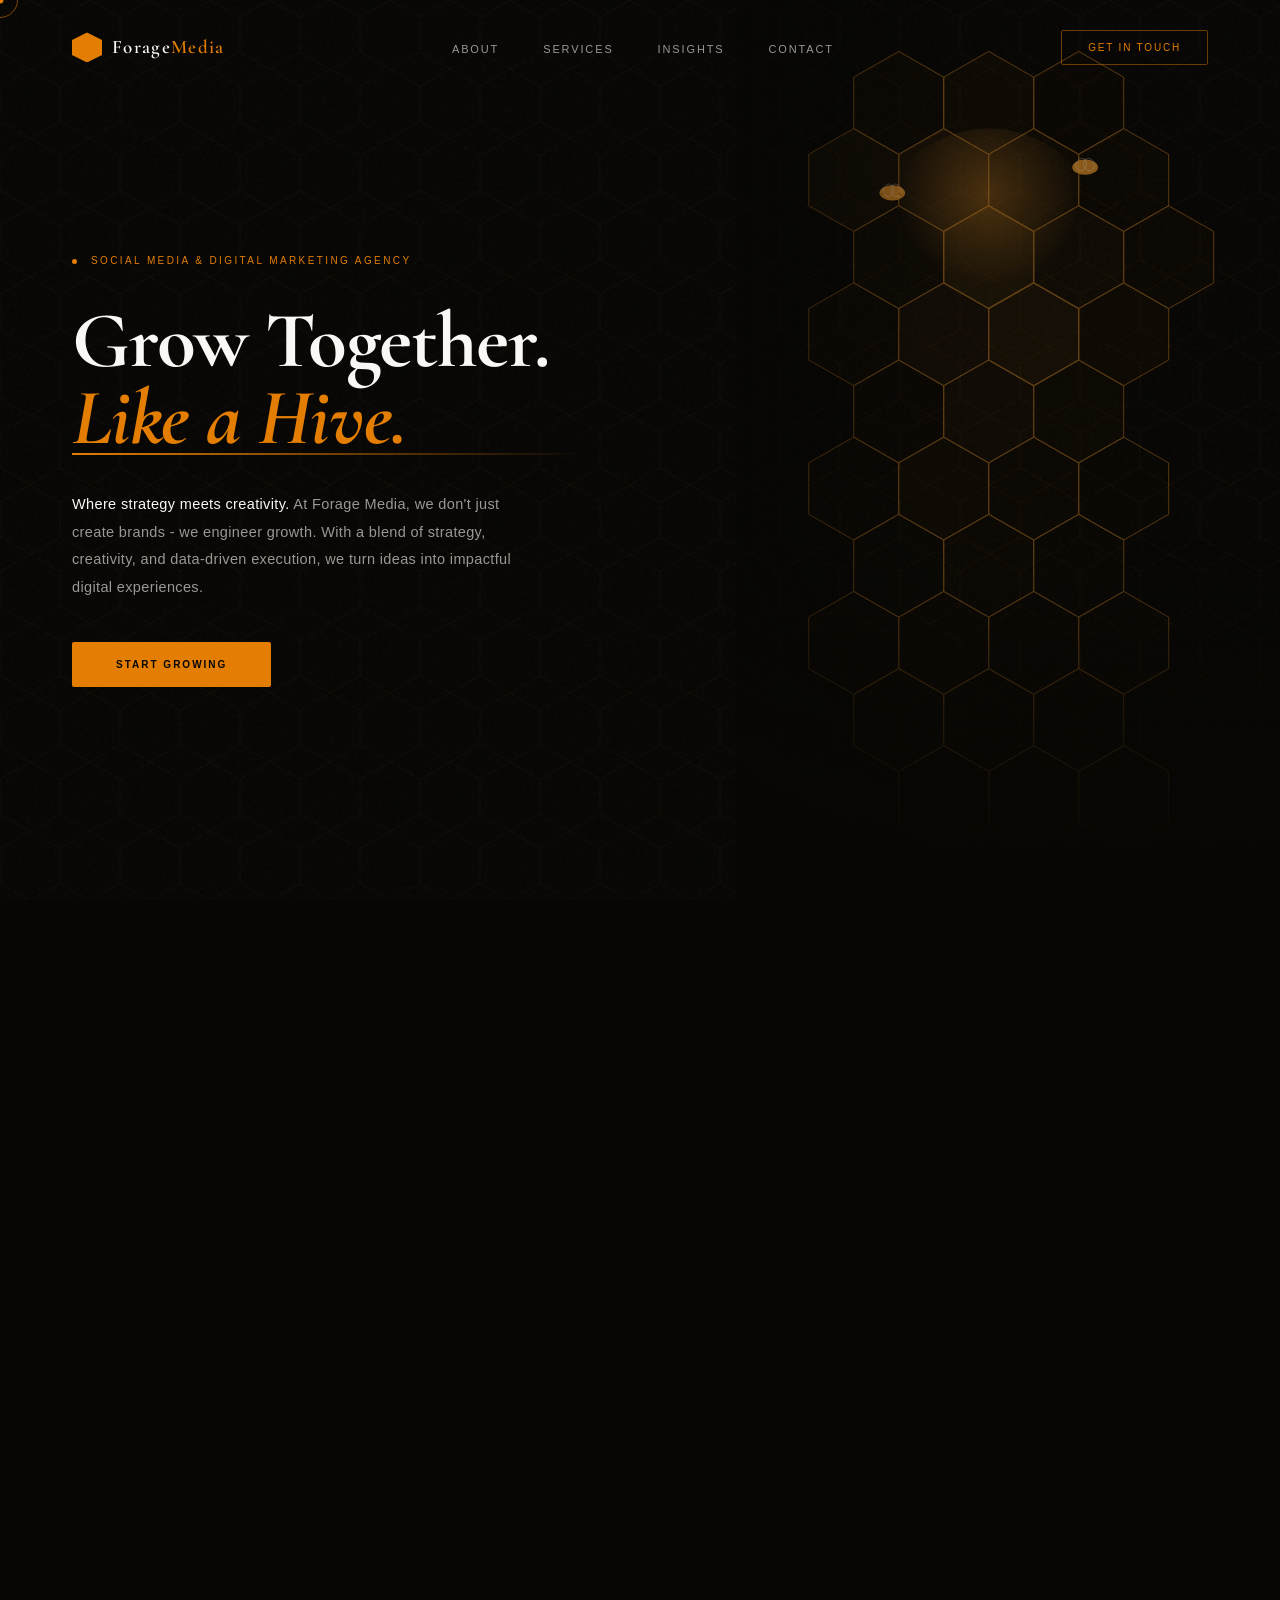
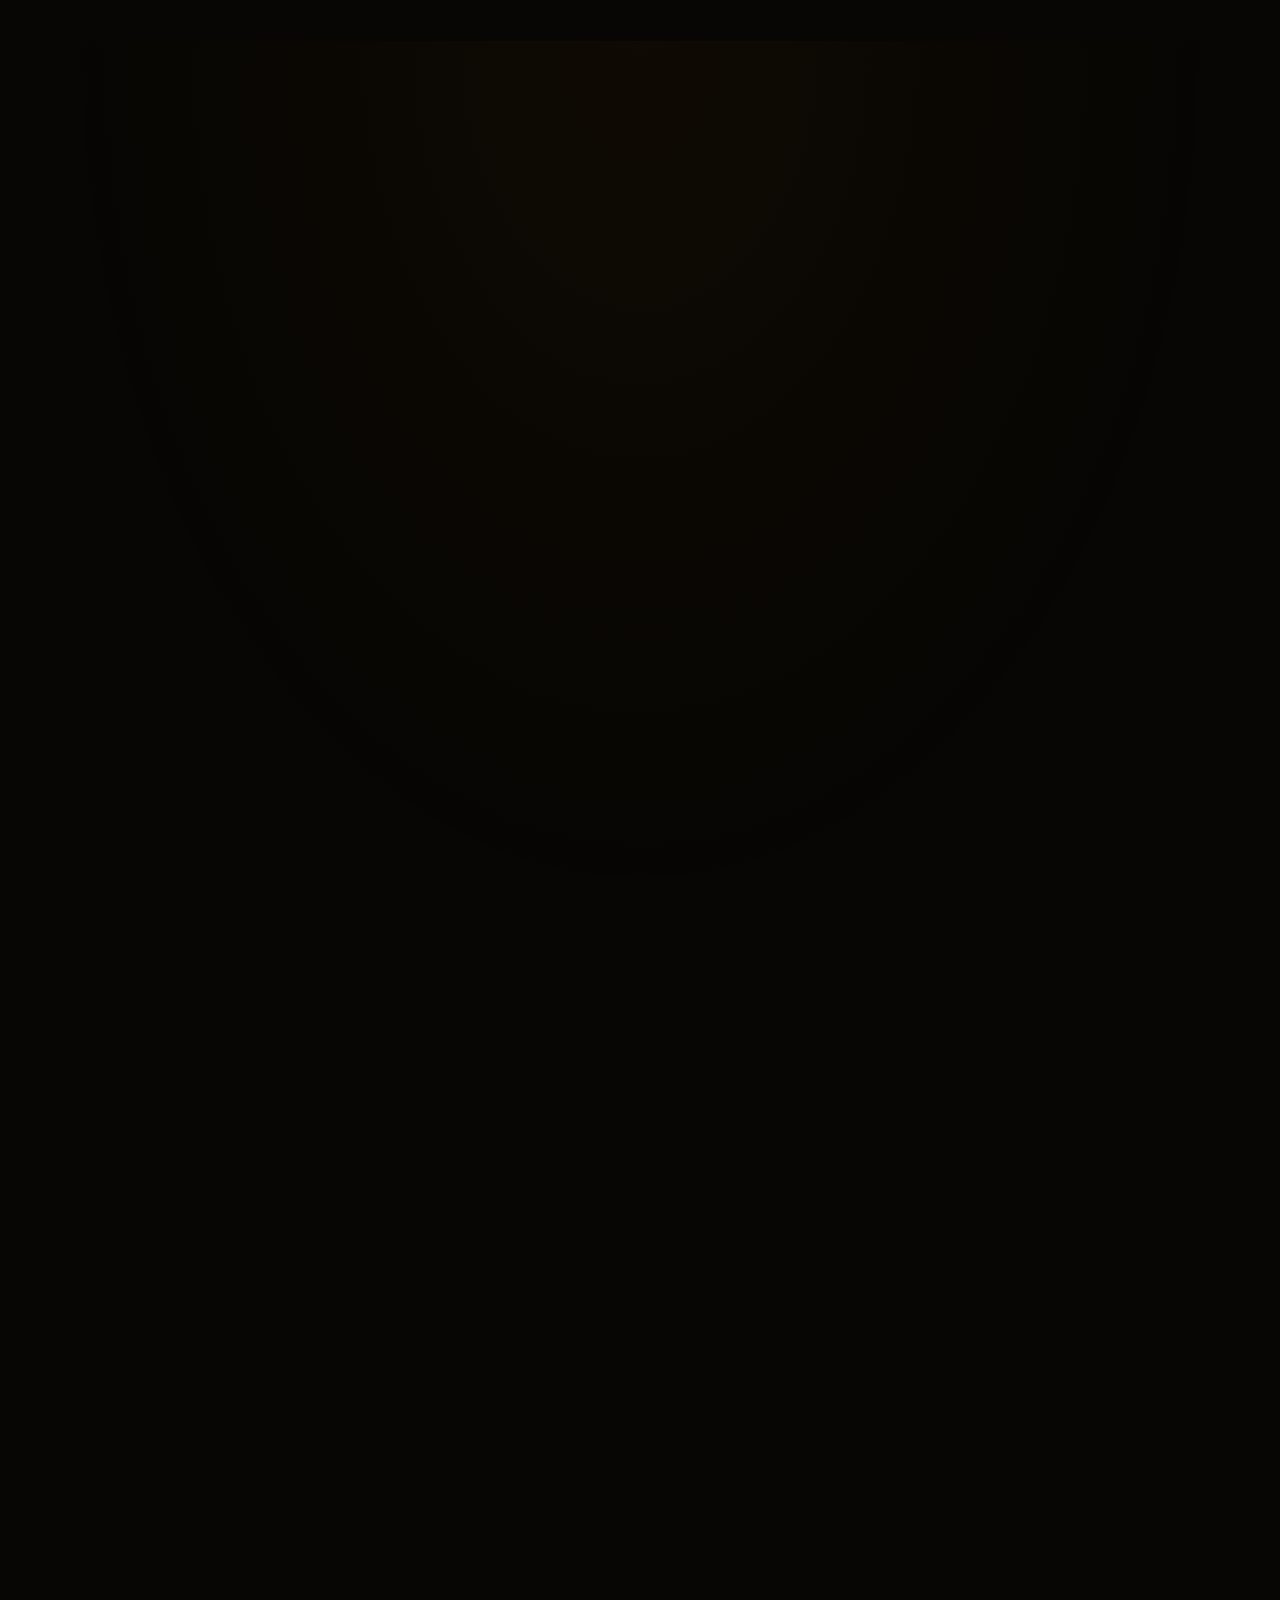
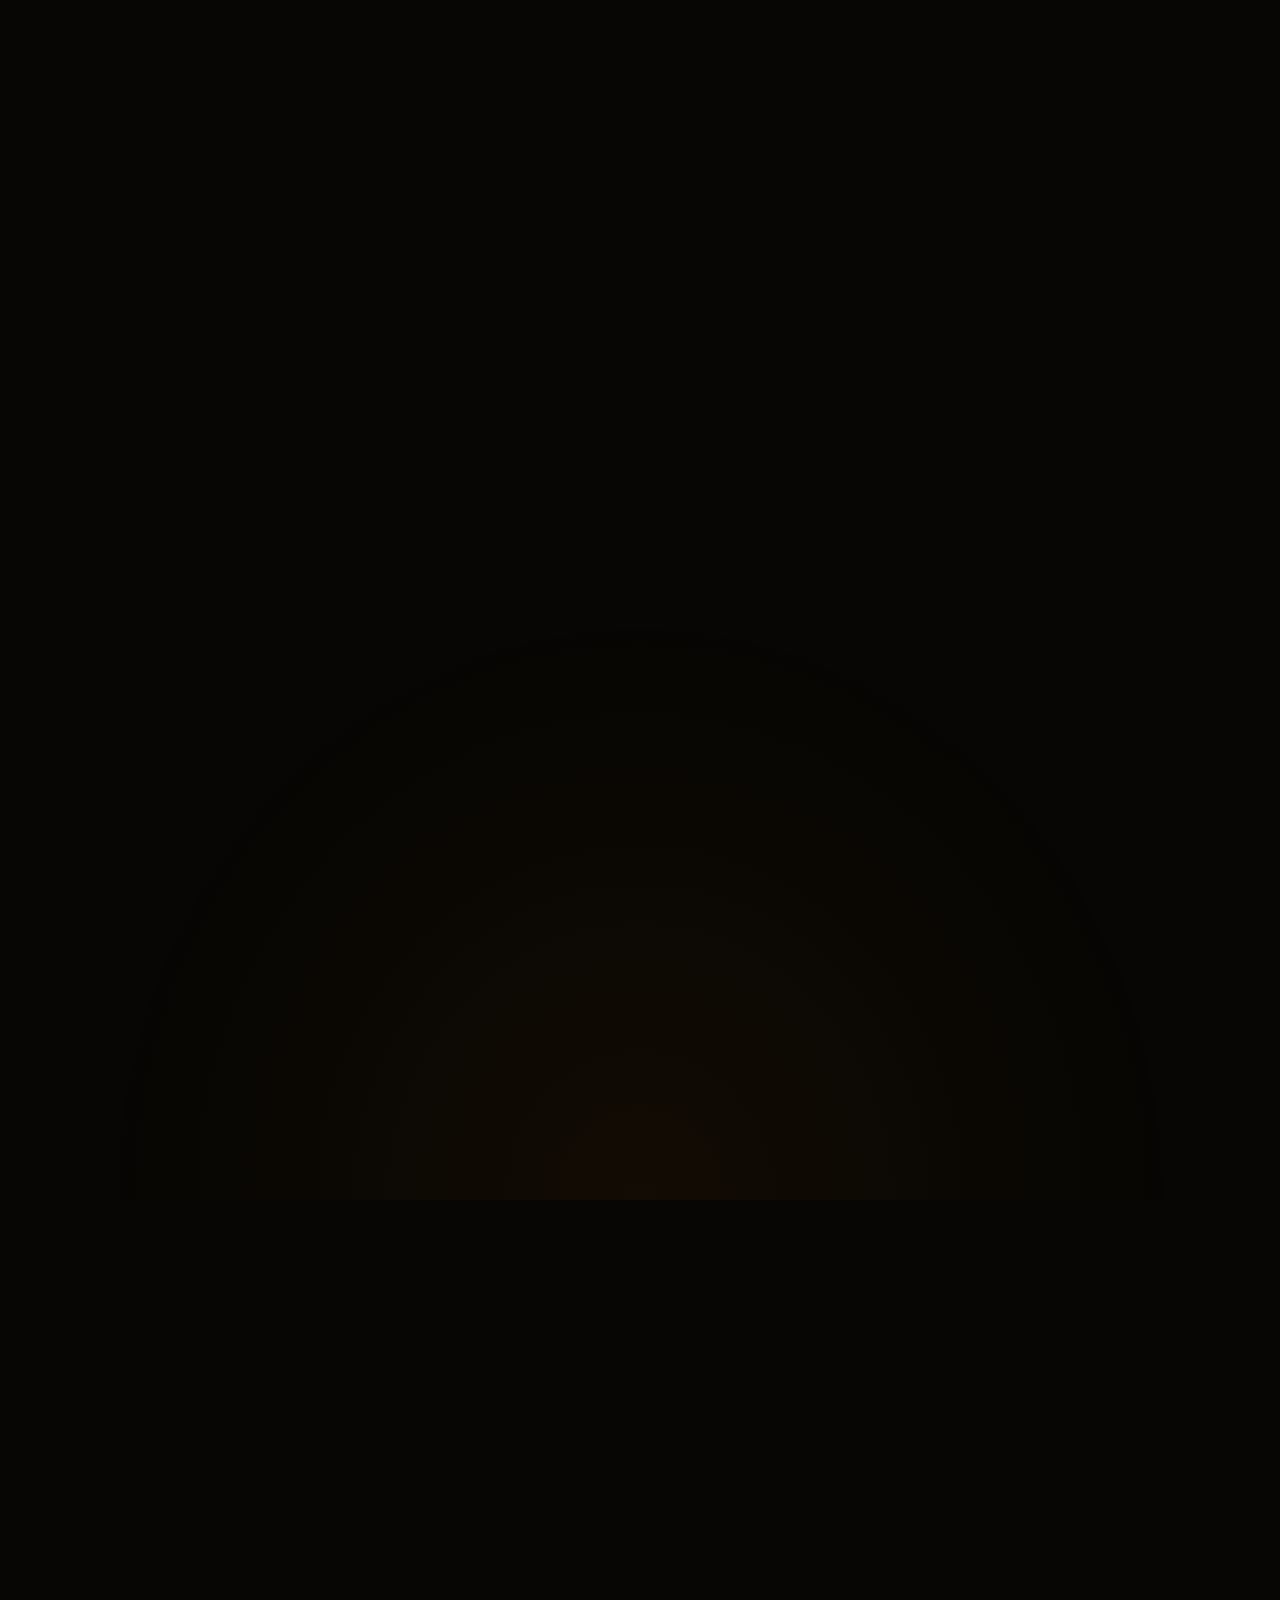
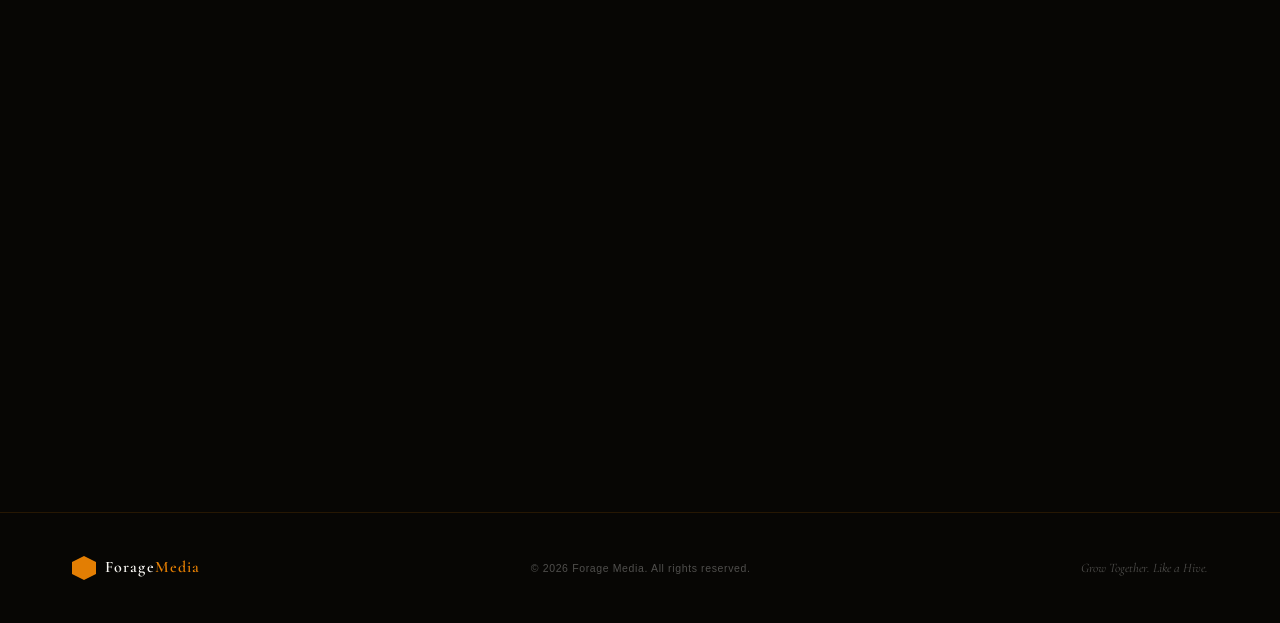
==== commit db650025: "made necessary changes" ====
--- a/index.html
+++ b/index.html
@@ -10,2033 +10,19 @@
     href="https://fonts.googleapis.com/css2?family=Cormorant+Garamond:ital,wght@0,300;0,400;0,600;0,700;1,300;1,400;1,600;1,700&display=swap"
     rel="stylesheet">
 
-  <style>
-    /* ─── RESET ─── */
-    *,
-    *::before,
-    *::after {
-      box-sizing: border-box;
-      margin: 0;
-      padding: 0;
-    }
-
-    html {
-      scroll-behavior: smooth;
-      font-size: 16px;
-    }
-
-    /* ─── DESIGN TOKENS ─── */
-    :root {
-      --orange: #e37e03;
-      --orange-dim: rgba(227, 126, 3, 0.18);
-      --orange-glow: rgba(227, 126, 3, 0.08);
-      --black: #070604;
-      --black-surface: #0d0b07;
-      --black-card: #111009;
-      --black-border: rgba(227, 126, 3, 0.14);
-      --white: #faf8f4;
-      --white-60: rgba(250, 248, 244, 0.6);
-      --white-30: rgba(250, 248, 244, 0.3);
-      --white-10: rgba(250, 248, 244, 0.07);
-      --green: #52c97a;
-      --font-display: 'Cormorant Garamond', Georgia, serif;
-      --font-body: 'Century Gothic', 'AppleGothic', 'Gill Sans MT', 'Gill Sans', Futura, sans-serif;
-      --ease-out: cubic-bezier(0.16, 1, 0.3, 1);
-      --ease-in-out: cubic-bezier(0.45, 0, 0.55, 1);
-    }
-
-    // hexagon styles for what we d
-    :root {
-      --hex-width: 250px;
-      --hex-height: 288px;
-      /* Width * 1.1547 */
-      --hex-gap: 10px;
-      --hex-border-color: #e67e00;
-      /* Matching your image orange */
-      --transition-speed: 0.6s;
-    }
-
-    .services-grid {
-      padding: 100px 20px;
-      text-align: center;
-      max-width: 1200px;
-      margin: 0 auto;
-      font-size: 0;
-      /* Remove whitespace between inline-blocks */
-    }
-
-    .service-card {
-      position: relative;
-      display: inline-block;
-      width: var(--hex-width);
-      height: var(--hex-height);
-      margin: 0 calc(var(--hex-gap) / 2);
-      clip-path: polygon(50% 0%, 100% 25%, 100% 75%, 50% 100%, 0% 75%, 0% 25%);
-      background: var(--hex-border-color);
-      /* Acts as the border */
-      cursor: pointer;
-      perspective: 1000px;
-      font-size: 1rem;
-      transition: transform var(--transition-speed);
-    }
-
-    /* The Interlocking Magic */
-    /* Shift the second, fourth, etc., cards up to nestle them */
-    .service-card:nth-child(even) {
-      top: calc(var(--hex-height) * 0.38);
-      margin-left: calc(var(--hex-width) * -0.25);
-      margin-right: calc(var(--hex-width) * -0.25);
-    }
-
-    /* Inner container for the flip effect */
-    .service-content-wrapper {
-      position: absolute;
-      inset: 4px;
-      /* This creates the "border" width */
-      background: #fff;
-      clip-path: polygon(50% 0%, 100% 25%, 100% 75%, 50% 100%, 0% 75%, 0% 25%);
-      transition: transform var(--transition-speed);
-      transform-style: preserve-3d;
-    }
-
-    .service-card:hover .service-content-wrapper {
-      transform: rotateY(180deg);
-    }
-
-    /* Front and Back Sides */
-    .service-front,
-    .service-back {
-      position: absolute;
-      inset: 0;
-      display: flex;
-      flex-direction: column;
-      align-items: center;
-      justify-content: center;
-      padding: 20px;
-      backface-visibility: hidden;
-    }
-
-    .service-back {
-      background: #fdfdfd;
-      transform: rotateY(180deg);
-      text-align: center;
-    }
-
-    /* Typography & Elements */
-    .service-name {
-      font-weight: 800;
-      text-transform: uppercase;
-      color: #000;
-      font-size: 1.2rem;
-      line-height: 1.2;
-    }
-
-    .service-icon {
-      width: 40px;
-      margin-bottom: 10px;
-      stroke: var(--hex-border-color);
-    }
-
-    .service-desc {
-      font-size: 0.85rem;
-      color: #444;
-      margin-bottom: 8px;
-    }
-
-    .service-pill {
-      font-size: 0.7rem;
-      font-weight: bold;
-      color: var(--hex-border-color);
-    }
-
-    /* Ensure cards pop to front when hovered */
-    .service-card:hover {
-      z-index: 10;
-    }
-
-
-
-
-
-    /* ─── BASE ─── */
-    body {
-      font-family: var(--font-body);
-      background: var(--black);
-      color: var(--white);
-      overflow-x: hidden;
-      cursor: none;
-      line-height: 1.6;
-      -webkit-font-smoothing: antialiased;
-    }
-
-    /* ─── CURSOR ─── */
-    #cur-dot {
-      position: fixed;
-      width: 7px;
-      height: 7px;
-      background: var(--orange);
-      border-radius: 50%;
-      pointer-events: none;
-      z-index: 9999;
-      transform: translate(-50%, -50%);
-      transition: transform 0.08s var(--ease-out), background 0.2s;
-    }
-
-    #cur-ring {
-      position: fixed;
-      width: 36px;
-      height: 36px;
-      border: 1px solid rgba(227, 126, 3, 0.55);
-      border-radius: 50%;
-      pointer-events: none;
-      z-index: 9998;
-      transform: translate(-50%, -50%);
-      transition: width 0.3s var(--ease-out), height 0.3s var(--ease-out),
-        border-color 0.3s, transform 0.15s var(--ease-out);
-    }
-
-    body.cursor-hover #cur-dot {
-      transform: translate(-50%, -50%) scale(0);
-    }
-
-    body.cursor-hover #cur-ring {
-      width: 52px;
-      height: 52px;
-      border-color: var(--orange);
-      background: rgba(227, 126, 3, 0.06);
-    }
-
-    /* ─── HEX GRID BACKGROUND ─── */
-    #hex-bg {
-      position: fixed;
-      inset: 0;
-      z-index: 0;
-      pointer-events: none;
-      overflow: hidden;
-    }
-
-    #hex-bg svg {
-      width: 100%;
-      height: 100%;
-      opacity: 0.038;
-    }
-
-    /* ─── NOISE OVERLAY ─── */
-    body::after {
-      content: '';
-      position: fixed;
-      inset: 0;
-      z-index: 1;
-      pointer-events: none;
-      background-image: url("data:image/svg+xml,%3Csvg viewBox='0 0 256 256' xmlns='http://www.w3.org/2000/svg'%3E%3Cfilter id='n'%3E%3CfeTurbulence type='fractalNoise' baseFrequency='0.9' numOctaves='4' stitchTiles='stitch'/%3E%3C/filter%3E%3Crect width='100%25' height='100%25' filter='url(%23n)' opacity='1'/%3E%3C/svg%3E");
-      opacity: 0.025;
-    }
-
-    /* ─── NAV ─── */
-    nav {
-      position: fixed;
-      top: 0;
-      left: 0;
-      right: 0;
-      z-index: 600;
-      display: flex;
-      align-items: center;
-      justify-content: space-between;
-      padding: 30px 72px;
-      transition: padding 0.4s var(--ease-out), background 0.4s;
-    }
-
-    nav.scrolled {
-      padding: 18px 72px;
-      background: rgba(7, 6, 4, 0.92);
-      backdrop-filter: blur(20px) saturate(1.4);
-      border-bottom: 1px solid var(--black-border);
-    }
-
-    .nav-logo {
-      display: flex;
-      align-items: center;
-      gap: 10px;
-      text-decoration: none;
-      color: var(--white);
-    }
-
-    .logo-hex {
-      width: 30px;
-      height: 30px;
-      flex-shrink: 0;
-      background: var(--orange);
-      clip-path: polygon(50% 0%, 100% 25%, 100% 75%, 50% 100%, 0% 75%, 0% 25%);
-      transition: transform 0.7s var(--ease-out);
-    }
-
-    .nav-logo:hover .logo-hex {
-      transform: rotate(30deg);
-    }
-
-    .logo-text {
-      font-family: var(--font-display);
-      font-size: 19px;
-      font-weight: 600;
-      letter-spacing: 0.07em;
-    }
-
-    .logo-text span {
-      color: var(--orange);
-    }
-
-    .nav-links {
-      display: flex;
-      gap: 44px;
-      list-style: none;
-      align-items: center;
-    }
-
-    .nav-links a {
-      font-size: 11px;
-      letter-spacing: 0.17em;
-      text-transform: uppercase;
-      color: var(--white-60);
-      text-decoration: none;
-      transition: color 0.22s;
-      position: relative;
-      padding-bottom: 3px;
-    }
-
-    .nav-links a::after {
-      content: '';
-      position: absolute;
-      bottom: 0;
-      left: 0;
-      right: 0;
-      height: 1px;
-      background: var(--orange);
-      transform: scaleX(0);
-      transform-origin: left;
-      transition: transform 0.3s var(--ease-out);
-    }
-
-    .nav-links a:hover {
-      color: var(--white);
-    }
-
-    .nav-links a:hover::after {
-      transform: scaleX(1);
-    }
-
-    .nav-cta {
-      font-family: var(--font-body);
-      font-size: 10px;
-      letter-spacing: 0.18em;
-      text-transform: uppercase;
-      color: var(--orange);
-      background: transparent;
-      border: 1px solid rgba(227, 126, 3, 0.45);
-      padding: 11px 26px;
-      border-radius: 2px;
-      cursor: none;
-      transition: background 0.25s, color 0.25s, border-color 0.25s;
-    }
-
-    .nav-cta:hover {
-      background: var(--orange);
-      color: var(--black);
-      border-color: var(--orange);
-    }
-
-    /* ─── HERO ─── */
-    #hero {
-      position: relative;
-      z-index: 2;
-      min-height: 100vh;
-      display: grid;
-      grid-template-columns: 1.15fr 0.85fr;
-      align-items: center;
-    }
-
-    .hero-left {
-      padding: 130px 60px 90px 72px;
-      display: flex;
-      flex-direction: column;
-      gap: 34px;
-    }
-
-    .eyebrow {
-      display: flex;
-      align-items: center;
-      gap: 14px;
-      font-size: 10px;
-      letter-spacing: 0.24em;
-      text-transform: uppercase;
-      color: var(--orange);
-    }
-
-    .eyebrow-pulse {
-      width: 5px;
-      height: 5px;
-      border-radius: 50%;
-      background: var(--orange);
-      animation: pulse 2.2s ease-in-out infinite;
-    }
-
-    .eyebrow-rule {
-      width: 36px;
-      height: 1px;
-      background: var(--orange);
-    }
-
-    @keyframes pulse {
-
-      0%,
-      100% {
-        transform: scale(1);
-        opacity: 1;
-      }
-
-      50% {
-        transform: scale(2.2);
-        opacity: 0.35;
-      }
-    }
-
-    .hero-headline {
-      font-family: var(--font-display);
-      font-size: clamp(54px, 6.2vw, 90px);
-      font-weight: 700;
-      line-height: 0.97;
-      letter-spacing: -0.015em;
-    }
-
-    .hero-headline .line-italic {
-      font-style: italic;
-      color: var(--orange);
-      display: block;
-      position: relative;
-    }
-
-    .hero-headline .line-italic::after {
-      content: '';
-      position: absolute;
-      bottom: 2px;
-      left: 0;
-      height: 2px;
-      width: 0;
-      background: linear-gradient(90deg, var(--orange), transparent);
-      animation: underline-in 1.4s 1s var(--ease-out) forwards;
-    }
-
-    @keyframes underline-in {
-      to {
-        width: 85%;
-      }
-    }
-
-    .hero-sub {
-      font-size: 14.5px;
-      font-weight: 300;
-      line-height: 1.9;
-      letter-spacing: 0.025em;
-      color: var(--white-60);
-      max-width: 450px;
-    }
-
-    .hero-sub strong {
-      color: var(--white);
-      font-weight: 400;
-    }
-
-    .hero-cta-row {
-      display: flex;
-      align-items: center;
-      gap: 28px;
-      margin-top: 6px;
-    }
-
-    .btn-primary {
-      font-family: var(--font-body);
-      font-size: 10px;
-      letter-spacing: 0.2em;
-      text-transform: uppercase;
-      font-weight: 600;
-      color: var(--black);
-      background: var(--orange);
-      border: none;
-      padding: 17px 44px;
-      border-radius: 2px;
-      cursor: none;
-      position: relative;
-      overflow: hidden;
-      transition: transform 0.2s var(--ease-out);
-    }
-
-    .btn-primary::before {
-      content: '';
-      position: absolute;
-      inset: 0;
-      background: #f5a02a;
-      transform: translateX(-100%);
-      transition: transform 0.38s var(--ease-out);
-    }
-
-    .btn-primary:hover {
-      transform: translateY(-2px);
-    }
-
-    .btn-primary:hover::before {
-      transform: translateX(0);
-    }
-
-    .btn-primary span {
-      position: relative;
-      z-index: 1;
-    }
-
-    .btn-text {
-      font-family: var(--font-body);
-      font-size: 11px;
-      letter-spacing: 0.12em;
-      text-transform: uppercase;
-      color: var(--white-60);
-      background: none;
-      border: none;
-      cursor: none;
-      display: flex;
-      align-items: center;
-      gap: 10px;
-      transition: color 0.22s;
-    }
-
-    .btn-text:hover {
-      color: var(--white);
-    }
-
-    .btn-arrow {
-      width: 30px;
-      height: 30px;
-      border-radius: 50%;
-      border: 1px solid var(--white-30);
-      display: flex;
-      align-items: center;
-      justify-content: center;
-      transition: border-color 0.22s, transform 0.22s;
-    }
-
-    .btn-text:hover .btn-arrow {
-      border-color: var(--orange);
-      transform: translateX(4px);
-    }
-
-    .btn-arrow svg {
-      width: 12px;
-      height: 12px;
-      fill: none;
-      stroke: currentColor;
-      stroke-width: 1.8;
-    }
-
-    .hero-stats {
-      display: flex;
-      gap: 52px;
-      padding-top: 36px;
-      border-top: 1px solid var(--black-border);
-    }
-
-    .stat {
-      display: flex;
-      flex-direction: column;
-      gap: 5px;
-    }
-
-    .stat-num {
-      font-family: var(--font-display);
-      font-size: 36px;
-      font-weight: 700;
-      line-height: 1;
-      color: var(--orange);
-    }
-
-    .stat-label {
-      font-size: 9.5px;
-      letter-spacing: 0.13em;
-      text-transform: uppercase;
-      color: var(--white-60);
-    }
-
-    /* HEX GRID BACKGROUND */
-    .hex-bg {
-      position: fixed;
-      top: 0;
-      left: 0;
-      right: 0;
-      bottom: 0;
-      z-index: 0;
-      overflow: hidden;
-      pointer-events: none;
-    }
-
-    .hex-grid-svg {
-      width: 100%;
-      height: 100%;
-      opacity: 0.07;
-    }
-
-    /* ─── HERO RIGHT: ILLUSION ─── */
-    .hero-right {
-      position: relative;
-      height: 100vh;
-      overflow: hidden;
-    }
-
-    .hero-right-bg {
-      position: absolute;
-      inset: 0;
-      background: radial-gradient(ellipse at 50% 42%, #1f1200 0%, var(--black) 68%);
-    }
-
-    /* Parallax hex layers */
-    .hex-layer {
-      position: absolute;
-      inset: 0;
-      display: flex;
-      align-items: center;
-      justify-content: center;
-    }
-
-    .hex-layer svg {
-      width: 110%;
-      height: 110%;
-    }
-
-    .hero-right-fade {
-      position: absolute;
-      inset: 0;
-      background: linear-gradient(to top,
-          rgba(7, 6, 4, 1) 0%,
-          rgba(7, 6, 4, 0.35) 48%,
-          rgba(7, 6, 4, 0.1) 100%);
-    }
-
-    .hero-right-fade-left {
-      position: absolute;
-      inset: 0;
-      background: linear-gradient(to right,
-          rgba(7, 6, 4, 0.7) 0%,
-          transparent 40%);
-    }
-
-    /* Dashboard cards */
-    .hero-dashboard {
-      position: absolute;
-      inset: 0;
-      display: flex;
-      flex-direction: column;
-      justify-content: flex-end;
-      padding: 36px 28px;
-    }
-
-    .dash-metrics {
-      display: grid;
-      grid-template-columns: 1fr 1fr;
-      gap: 9px;
-      margin-bottom: 9px;
-    }
-
-    .dash-card {
-      background: rgba(255, 255, 255, 0.035);
-      border: 1px solid var(--black-border);
-      border-radius: 8px;
-      padding: 14px 16px;
-      backdrop-filter: blur(12px);
-      position: relative;
-      overflow: hidden;
-      opacity: 0;
-      transform: translateY(14px);
-      animation: card-in 0.6s var(--ease-out) forwards;
-    }
-
-    .dash-card:nth-child(1) {
-      animation-delay: 0.9s;
-    }
-
-    .dash-card:nth-child(2) {
-      animation-delay: 1.05s;
-    }
-
-    .dash-card:nth-child(3) {
-      animation-delay: 1.2s;
-    }
-
-    .dash-card:nth-child(4) {
-      animation-delay: 1.35s;
-    }
-
-    @keyframes card-in {
-      to {
-        opacity: 1;
-        transform: none;
-      }
-    }
-
-    .dc-label {
-      font-size: 9px;
-      letter-spacing: 0.12em;
-      text-transform: uppercase;
-      color: var(--white-60);
-      margin-bottom: 5px;
-      font-family: var(--font-body);
-    }
-
-    .dc-value {
-      font-family: var(--font-display);
-      font-size: 25px;
-      font-weight: 700;
-      color: var(--orange);
-      line-height: 1;
-    }
-
-    .dc-delta {
-      font-size: 10px;
-      color: var(--green);
-      margin-top: 4px;
-      display: flex;
-      align-items: center;
-      gap: 3px;
-    }
-
-    .dc-delta::before {
-      content: '▲';
-      font-size: 7px;
-    }
-
-    .dc-bar {
-      position: absolute;
-      bottom: 0;
-      left: 0;
-      height: 2px;
-      background: linear-gradient(90deg, var(--orange-dim), var(--orange));
-      animation: bar-in 1.6s var(--ease-out) both;
-    }
-
-    .dash-card:nth-child(1) .dc-bar {
-      width: 78%;
-      animation-delay: 1.4s;
-    }
-
-    .dash-card:nth-child(2) .dc-bar {
-      width: 62%;
-      animation-delay: 1.55s;
-    }
-
-    .dash-card:nth-child(3) .dc-bar {
-      width: 88%;
-      animation-delay: 1.7s;
-    }
-
-    .dash-card:nth-child(4) .dc-bar {
-      width: 54%;
-      animation-delay: 1.85s;
-    }
-
-    @keyframes bar-in {
-      from {
-        width: 0;
-      }
-    }
-
-    .dash-graph {
-      background: rgba(255, 255, 255, 0.025);
-      border: 1px solid rgba(227, 126, 3, 0.1);
-      border-radius: 8px;
-      padding: 13px 15px 10px;
-      backdrop-filter: blur(12px);
-    }
-
-    .dg-header {
-      display: flex;
-      justify-content: space-between;
-      align-items: center;
-      margin-bottom: 10px;
-    }
-
-    .dg-label {
-      font-size: 9px;
-      letter-spacing: 0.12em;
-      text-transform: uppercase;
-      color: var(--white-60);
-      font-family: var(--font-body);
-    }
-
-    .dg-live {
-      display: flex;
-      align-items: center;
-      gap: 5px;
-      font-size: 9px;
-      color: var(--green);
-      font-family: var(--font-body);
-    }
-
-    .live-dot {
-      width: 5px;
-      height: 5px;
-      border-radius: 50%;
-      background: var(--green);
-      animation: pulse 1.4s infinite;
-    }
-
-    .dg-bars {
-      display: flex;
-      align-items: flex-end;
-      gap: 4px;
-      height: 44px;
-    }
-
-    .dg-bar {
-      flex: 1;
-      border-radius: 2px;
-      background: linear-gradient(to top, var(--orange), rgba(227, 126, 3, 0.18));
-      animation: bar-rise 0.8s var(--ease-out) both;
-    }
-
-    .dg-bar:nth-child(1) {
-      height: 26%;
-      animation-delay: 1.0s;
-    }
-
-    .dg-bar:nth-child(2) {
-      height: 44%;
-      animation-delay: 1.1s;
-    }
-
-    .dg-bar:nth-child(3) {
-      height: 36%;
-      animation-delay: 1.2s;
-    }
-
-    .dg-bar:nth-child(4) {
-      height: 65%;
-      animation-delay: 1.3s;
-    }
-
-    .dg-bar:nth-child(5) {
-      height: 55%;
-      animation-delay: 1.4s;
-    }
-
-    .dg-bar:nth-child(6) {
-      height: 80%;
-      animation-delay: 1.5s;
-    }
-
-    .dg-bar:nth-child(7) {
-      height: 72%;
-      animation-delay: 1.6s;
-    }
-
-    .dg-bar:nth-child(8) {
-      height: 93%;
-      animation-delay: 1.7s;
-    }
-
-    .dg-bar:nth-child(9) {
-      height: 88%;
-      animation-delay: 1.8s;
-    }
-
-    @keyframes bar-rise {
-      from {
-        height: 0;
-        opacity: 0;
-      }
-    }
-
-    /* scroll cue */
-    .scroll-cue {
-      position: absolute;
-      bottom: 34px;
-      left: 50%;
-      transform: translateX(-50%);
-      display: flex;
-      flex-direction: column;
-      align-items: center;
-      gap: 8px;
-      opacity: 0.36;
-      animation: float 2.8s ease-in-out infinite;
-    }
-
-    .scroll-cue span {
-      font-size: 8.5px;
-      letter-spacing: 0.22em;
-      text-transform: uppercase;
-    }
-
-    .scroll-line {
-      width: 1px;
-      height: 38px;
-      background: linear-gradient(to bottom, var(--orange), transparent);
-    }
-
-    @keyframes float {
-
-      0%,
-      100% {
-        opacity: 0.28;
-        transform: translateX(-50%) translateY(0);
-      }
-
-      50% {
-        opacity: 0.55;
-        transform: translateX(-50%) translateY(8px);
-      }
-    }
-
-    /* ─── HERO ENTRANCE ─── */
-    .hero-left>* {
-      opacity: 0;
-      transform: translateY(22px);
-      animation: slide-up 0.75s var(--ease-out) forwards;
-    }
-
-    .hero-left>*:nth-child(1) {
-      animation-delay: 0.1s;
-    }
-
-    .hero-left>*:nth-child(2) {
-      animation-delay: 0.24s;
-    }
-
-    .hero-left>*:nth-child(3) {
-      animation-delay: 0.38s;
-    }
-
-    .hero-left>*:nth-child(4) {
-      animation-delay: 0.52s;
-    }
-
-    .hero-left>*:nth-child(5) {
-      animation-delay: 0.66s;
-    }
-
-    @keyframes slide-up {
-      to {
-        opacity: 1;
-        transform: none;
-      }
-    }
-
-    /* ─── SCROLL REVEAL ─── */
-    .reveal {
-      opacity: 0;
-      transform: translateY(28px);
-      transition: opacity 0.85s var(--ease-out), transform 0.85s var(--ease-out);
-    }
-
-    .reveal.in {
-      opacity: 1;
-      transform: none;
-    }
-
-    .reveal-d1 {
-      transition-delay: 0.1s;
-    }
-
-    .reveal-d2 {
-      transition-delay: 0.2s;
-    }
-
-    .reveal-d3 {
-      transition-delay: 0.3s;
-    }
-
-    .reveal-d4 {
-      transition-delay: 0.4s;
-    }
-
-    /* ─── SECTION SHARED ─── */
-    .section-tag {
-      display: inline-flex;
-      align-items: center;
-      gap: 14px;
-      font-size: 9.5px;
-      letter-spacing: 0.24em;
-      text-transform: uppercase;
-      color: var(--orange);
-      margin-bottom: 18px;
-    }
-
-    .section-tag::before {
-      content: '';
-      width: 28px;
-      height: 1px;
-      background: var(--orange);
-    }
-
-    .section-heading {
-      font-family: var(--font-display);
-      font-size: clamp(38px, 4.2vw, 58px);
-      font-weight: 700;
-      line-height: 1.05;
-      letter-spacing: -0.01em;
-    }
-
-    .section-heading em {
-      font-style: italic;
-      color: var(--orange);
-    }
-
-    /* ─── WHO WE ARE ─── */
-    #about {
-      position: relative;
-      z-index: 2;
-      padding: 140px 72px;
-      display: grid;
-      grid-template-columns: 1fr 1fr;
-      gap: 80px;
-      align-items: center;
-    }
-
-    .about-tagline {
-      font-family: var(--font-display);
-      font-size: 22px;
-      font-style: italic;
-      color: var(--orange);
-      margin: 6px 0 28px;
-      letter-spacing: 0.01em;
-    }
-
-    .about-body {
-      font-size: 14.5px;
-      font-weight: 300;
-      line-height: 1.95;
-      letter-spacing: 0.025em;
-      color: var(--white-60);
-      max-width: 460px;
-    }
-
-    .about-body strong {
-      color: var(--white);
-      font-weight: 400;
-    }
-
-    .about-quote {
-      margin-top: 40px;
-      padding-left: 22px;
-      border-left: 2px solid var(--orange);
-    }
-
-    .about-quote p {
-      font-family: var(--font-display);
-      font-size: 19px;
-      font-style: italic;
-      line-height: 1.6;
-      color: var(--white-60);
-    }
-
-    /* Right pillars */
-    .about-pillars {
-      display: grid;
-      grid-template-columns: 1fr 1fr;
-      gap: 1px;
-      background: var(--black-border);
-      border: 1px solid var(--black-border);
-      border-radius: 10px;
-      overflow: hidden;
-    }
-
-    .pillar {
-      background: var(--black-card);
-      padding: 36px 28px;
-      transition: background 0.3s;
-    }
-
-    .pillar:hover {
-      background: rgba(227, 126, 3, 0.05);
-    }
-
-    .pillar-icon {
-      width: 36px;
-      height: 36px;
-      margin-bottom: 16px;
-      color: var(--orange);
-    }
-
-    .pillar-icon svg {
-      width: 100%;
-      height: 100%;
-      fill: none;
-      stroke: currentColor;
-      stroke-width: 1.4;
-    }
-
-    .pillar-name {
-      font-family: var(--font-display);
-      font-size: 19px;
-      font-weight: 600;
-      color: var(--white);
-      margin-bottom: 8px;
-    }
-
-    .pillar-text {
-      font-size: 12px;
-      line-height: 1.85;
-      letter-spacing: 0.03em;
-      color: var(--white-60);
-    }
-
-    /* ─── SERVICES ─── */
-    #services {
-      position: relative;
-      z-index: 2;
-      padding: 120px 72px;
-      background: radial-gradient(ellipse at 50% 0%, rgba(227, 126, 3, 0.04) 0%, transparent 65%);
-    }
-
-    .services-header {
-      display: flex;
-      justify-content: space-between;
-      align-items: flex-end;
-      margin-bottom: 60px;
-    }
-
-    .services-intro {
-      font-size: 13.5px;
-      line-height: 1.85;
-      color: var(--white-60);
-      max-width: 300px;
-      text-align: right;
-      letter-spacing: 0.025em;
-    }
-
-    .services-grid {
-      display: grid;
-      grid-template-columns: repeat(3, 1fr);
-      gap: 1px;
-      background: var(--black-border);
-      border-radius: 12px;
-      overflow: hidden;
-    }
-
-    .service-card {
-      background: var(--black-card);
-      padding: 46px 34px;
-      position: relative;
-      overflow: hidden;
-      cursor: none;
-      transition: background 0.3s;
-    }
-
-    .service-card::after {
-      content: '';
-      position: absolute;
-      bottom: 0;
-      left: 0;
-      right: 0;
-      height: 2px;
-      background: linear-gradient(90deg, var(--orange), transparent);
-      transform: scaleX(0);
-      transform-origin: left;
-      transition: transform 0.4s var(--ease-out);
-    }
-
-    .service-card:hover {
-      background: rgba(227, 126, 3, 0.045);
-    }
-
-    .service-card:hover::after {
-      transform: scaleX(1);
-    }
-
-    .service-num {
-      font-family: var(--font-display);
-      font-size: 11px;
-      font-weight: 600;
-      letter-spacing: 0.22em;
-      color: var(--orange);
-      opacity: 0.5;
-      margin-bottom: 22px;
-      display: block;
-    }
-
-    .service-icon {
-      width: 40px;
-      height: 40px;
-      margin-bottom: 20px;
-      color: var(--white-60);
-      transition: color 0.3s;
-    }
-
-    .service-card:hover .service-icon {
-      color: var(--orange);
-    }
-
-    .service-icon svg {
-      width: 100%;
-      height: 100%;
-      fill: none;
-      stroke: currentColor;
-      stroke-width: 1.3;
-      stroke-linecap: round;
-      stroke-linejoin: round;
-    }
-
-    .service-name {
-      font-family: var(--font-display);
-      font-size: 23px;
-      font-weight: 600;
-      color: var(--white);
-      margin-bottom: 12px;
-      line-height: 1.2;
-    }
-
-    .service-desc {
-      font-size: 12.5px;
-      line-height: 1.88;
-      color: var(--white-60);
-      letter-spacing: 0.025em;
-    }
-
-    .service-pill {
-      display: inline-block;
-      margin-top: 22px;
-      font-size: 9px;
-      letter-spacing: 0.17em;
-      text-transform: uppercase;
-      color: var(--orange);
-      border: 1px solid rgba(227, 126, 3, 0.28);
-      padding: 5px 13px;
-      border-radius: 2px;
-    }
-
-    /* ─── EXPERTISE ─── */
-    #expertise {
-      position: relative;
-      z-index: 2;
-      padding: 120px 72px;
-    }
-
-    .expertise-inner {
-      display: grid;
-      grid-template-columns: 0.85fr 1.15fr;
-      gap: 80px;
-      align-items: center;
-    }
-
-    .expertise-steps {
-      display: flex;
-      flex-direction: column;
-    }
-
-    .expertise-step {
-      display: flex;
-      gap: 26px;
-      padding: 30px 0;
-      border-bottom: 1px solid var(--black-border);
-      transition: background 0.3s;
-    }
-
-    .expertise-step:first-child {
-      padding-top: 0;
-    }
-
-    .expertise-step:last-child {
-      border-bottom: none;
-    }
-
-    .step-n {
-      font-family: var(--font-display);
-      font-size: 42px;
-      font-weight: 700;
-      color: var(--orange);
-      opacity: 0.2;
-      flex-shrink: 0;
-      line-height: 1;
-      transition: opacity 0.3s;
-    }
-
-    .expertise-step:hover .step-n {
-      opacity: 0.75;
-    }
-
-    .step-copy {}
-
-    .step-title {
-      font-family: var(--font-display);
-      font-size: 21px;
-      font-weight: 600;
-      color: var(--white);
-      margin-bottom: 7px;
-    }
-
-    .step-text {
-      font-size: 12.5px;
-      line-height: 1.88;
-      color: var(--white-60);
-      letter-spacing: 0.025em;
-    }
-
-    /* Performance cards right */
-    .perf-cards {
-      display: flex;
-      flex-direction: column;
-      gap: 14px;
-    }
-
-    .perf-card {
-      background: rgba(255, 255, 255, 0.03);
-      border: 1px solid var(--black-border);
-      border-radius: 10px;
-      padding: 22px 26px;
-      backdrop-filter: blur(8px);
-      transition: transform 0.3s var(--ease-out), border-color 0.3s;
-    }
-
-    .perf-card:hover {
-      transform: translateX(7px);
-      border-color: rgba(227, 126, 3, 0.35);
-    }
-
-    .pc-row {
-      display: flex;
-      justify-content: space-between;
-      align-items: center;
-      margin-bottom: 10px;
-    }
-
-    .pc-label {
-      font-size: 10px;
-      letter-spacing: 0.12em;
-      text-transform: uppercase;
-      color: var(--white-60);
-      font-family: var(--font-body);
-    }
-
-    .pc-value {
-      font-family: var(--font-display);
-      font-size: 24px;
-      font-weight: 700;
-      color: var(--orange);
-      line-height: 1;
-    }
-
-    .pc-track {
-      height: 3px;
-      background: rgba(255, 255, 255, 0.06);
-      border-radius: 2px;
-      overflow: hidden;
-    }
-
-    .pc-fill {
-      height: 100%;
-      border-radius: 2px;
-      background: linear-gradient(90deg, #b85e00, var(--orange), #f5a02a);
-      animation: fill-in 2s 1.2s var(--ease-out) both;
-    }
-
-    @keyframes fill-in {
-      from {
-        width: 0;
-      }
-    }
-
-    /* ─── INSIGHTS ─── */
-    #insights {
-      position: relative;
-      z-index: 2;
-      padding: 120px 72px;
-      background: radial-gradient(ellipse at 50% 100%, rgba(227, 126, 3, 0.05) 0%, transparent 60%);
-    }
-
-    .insights-header {
-      text-align: center;
-      margin-bottom: 70px;
-    }
-
-    .insights-header .section-tag {
-      justify-content: center;
-    }
-
-    .insights-header .section-tag::before {
-      display: none;
-    }
-
-    .insights-header .section-tag::after {
-      content: '';
-      width: 28px;
-      height: 1px;
-      background: var(--orange);
-    }
-
-    .insights-grid {
-      display: grid;
-      grid-template-columns: repeat(4, 1fr);
-      gap: 20px;
-    }
-
-    .insight-card {
-      border: 1px solid var(--black-border);
-      border-radius: 10px;
-      padding: 34px 26px;
-      background: rgba(255, 255, 255, 0.018);
-      position: relative;
-      overflow: hidden;
-      transition: border-color 0.3s, background 0.3s;
-      cursor: none;
-    }
-
-    .insight-card:hover {
-      border-color: rgba(227, 126, 3, 0.38);
-      background: rgba(227, 126, 3, 0.038);
-    }
-
-    .insight-card-num {
-      position: absolute;
-      top: -14px;
-      right: 18px;
-      font-family: var(--font-display);
-      font-size: 90px;
-      font-weight: 700;
-      color: var(--orange);
-      opacity: 0.04;
-      line-height: 1;
-      pointer-events: none;
-      user-select: none;
-    }
-
-    .insight-icon {
-      width: 32px;
-      height: 32px;
-      margin-bottom: 18px;
-      color: var(--orange);
-    }
-
-    .insight-icon svg {
-      width: 100%;
-      height: 100%;
-      fill: none;
-      stroke: currentColor;
-      stroke-width: 1.4;
-      stroke-linecap: round;
-    }
-
-    .insight-title {
-      font-family: var(--font-display);
-      font-size: 20px;
-      font-weight: 600;
-      color: var(--white);
-      margin-bottom: 10px;
-      line-height: 1.25;
-    }
-
-    .insight-text {
-      font-size: 12px;
-      line-height: 1.88;
-      color: var(--white-60);
-      letter-spacing: 0.03em;
-    }
-
-    /* ─── CONTACT ─── */
-    #contact {
-      position: relative;
-      z-index: 2;
-      padding: 120px 72px 100px;
-    }
-
-    /* Large GET IN TOUCH treatment */
-    .contact-hero-text {
-      font-family: var(--font-display);
-      font-size: clamp(60px, 9vw, 130px);
-      font-weight: 700;
-      line-height: 0.9;
-      letter-spacing: -0.025em;
-      color: var(--white);
-      margin-bottom: 60px;
-      overflow: hidden;
-    }
-
-    .contact-hero-text .accent {
-      color: var(--orange);
-      display: block;
-    }
-
-    .contact-inner {
-      display: grid;
-      grid-template-columns: 1fr 1.1fr;
-      gap: 80px;
-      align-items: start;
-    }
-
-    .contact-meta {}
-
-    .contact-sub-head {
-      font-family: var(--font-display);
-      font-size: 28px;
-      font-style: italic;
-      color: var(--white-60);
-      margin-bottom: 22px;
-    }
-
-    .contact-desc {
-      font-size: 14px;
-      line-height: 1.92;
-      color: var(--white-60);
-      letter-spacing: 0.025em;
-      max-width: 360px;
-      margin-bottom: 44px;
-    }
-
-    .contact-details {
-      display: flex;
-      flex-direction: column;
-      gap: 22px;
-    }
-
-    .contact-detail-item {
-      display: flex;
-      flex-direction: column;
-      gap: 5px;
-    }
-
-    .cd-label {
-      font-size: 9px;
-      letter-spacing: 0.18em;
-      text-transform: uppercase;
-      color: var(--orange);
-    }
-
-    .cd-val {
-      font-size: 13.5px;
-      color: var(--white-60);
-      letter-spacing: 0.03em;
-    }
-
-    /* FORM */
-    .contact-form {
-      display: flex;
-      flex-direction: column;
-      gap: 18px;
-    }
-
-    .form-heading {
-      font-family: var(--font-display);
-      font-size: 22px;
-      font-weight: 600;
-      letter-spacing: 0.04em;
-      color: var(--white);
-      margin-bottom: 6px;
-    }
-
-    .form-heading span {
-      color: var(--orange);
-    }
-
-    .form-row {
-      display: grid;
-      grid-template-columns: 1fr 1fr;
-      gap: 16px;
-    }
-
-    .field {
-      display: flex;
-      flex-direction: column;
-      gap: 7px;
-    }
-
-    .field-label {
-      font-size: 9px;
-      letter-spacing: 0.18em;
-      text-transform: uppercase;
-      color: var(--orange);
-    }
-
-    .field-input,
-    .field-select,
-    .field-textarea {
-      font-family: var(--font-body);
-      font-size: 12.5px;
-      letter-spacing: 0.03em;
-      color: var(--white);
-      background: rgba(255, 255, 255, 0.03);
-      border: 1px solid rgba(227, 126, 3, 0.2);
-      border-radius: 3px;
-      padding: 13px 16px;
-      outline: none;
-      cursor: none;
-      transition: border-color 0.25s, background 0.25s;
-    }
-
-    .field-input:focus,
-    .field-select:focus,
-    .field-textarea:focus {
-      border-color: var(--orange);
-      background: rgba(227, 126, 3, 0.04);
-    }
-
-    .field-input::placeholder,
-    .field-textarea::placeholder {
-      color: var(--white-30);
-    }
-
-    .field-select {
-      appearance: none;
-      background-image: url("data:image/svg+xml,%3Csvg xmlns='http://www.w3.org/2000/svg' width='10' height='6'%3E%3Cpath d='M1 1l4 4 4-4' stroke='%23e37e03' stroke-width='1.4' fill='none' stroke-linecap='round'/%3E%3C/svg%3E");
-      background-repeat: no-repeat;
-      background-position: right 16px center;
-    }
-
-    .field-select option {
-      background: #0d0b07;
-    }
-
-    .field-textarea {
-      resize: vertical;
-      min-height: 110px;
-    }
-
-    .btn-submit {
-      align-self: flex-start;
-      font-family: var(--font-body);
-      font-size: 10px;
-      letter-spacing: 0.2em;
-      text-transform: uppercase;
-      font-weight: 600;
-      color: var(--black);
-      background: var(--orange);
-      border: none;
-      padding: 17px 50px;
-      border-radius: 2px;
-      cursor: none;
-      position: relative;
-      overflow: hidden;
-      transition: transform 0.22s var(--ease-out);
-      margin-top: 4px;
-    }
-
-    .btn-submit::before {
-      content: '';
-      position: absolute;
-      inset: 0;
-      background: #f5a02a;
-      transform: translateX(-100%);
-      transition: transform 0.38s var(--ease-out);
-    }
-
-    .btn-submit:hover {
-      transform: translateY(-2px);
-    }
-
-    .btn-submit:hover::before {
-      transform: translateX(0);
-    }
-
-    .btn-submit span {
-      position: relative;
-      z-index: 1;
-    }
-
-    /* ============ CONTACT ============ */
-    #contact {
-      padding: 120px 72px 100px;
-    }
-
-    .contact-inner {
-      display: grid;
-      grid-template-columns: 1fr 1fr;
-      gap: 80px;
-      align-items: start;
-    }
-
-    .contact-left {}
-
-    .contact-desc {
-      font-size: 15px;
-      line-height: 1.9;
-      color: var(--white-muted);
-      margin-top: 28px;
-      max-width: 380px;
-      letter-spacing: 0.02em;
-    }
-
-    .contact-info {
-      margin-top: 48px;
-      display: flex;
-      flex-direction: column;
-      gap: 20px;
-    }
-
-    .ci-item {
-      display: flex;
-      flex-direction: column;
-      gap: 4px;
-    }
-
-    .ci-label {
-      font-size: 10px;
-      letter-spacing: 0.15em;
-      text-transform: uppercase;
-      color: var(--orange);
-    }
-
-    .ci-val {
-      font-size: 14px;
-      color: var(--white-muted);
-      letter-spacing: 0.03em;
-    }
-
-    .contact-form {
-      display: flex;
-      flex-direction: column;
-      gap: 20px;
-    }
-
-    .form-group {
-      display: flex;
-      flex-direction: column;
-      gap: 8px;
-    }
-
-    .form-label {
-      font-size: 10px;
-      letter-spacing: 0.15em;
-      text-transform: uppercase;
-      color: var(--orange);
-    }
-
-    .form-input,
-    .form-select,
-    .form-textarea {
-      font-family: var(--font-body);
-      font-size: 13px;
-      letter-spacing: 0.03em;
-      background: rgba(255, 255, 255, 0.03);
-      border: 1px solid rgba(227, 126, 3, 0.2);
-      border-radius: 4px;
-      padding: 14px 18px;
-      color: var(--white);
-      outline: none;
-      transition: border-color 0.25s, background 0.25s;
-    }
-
-    .form-input:focus,
-    .form-select:focus,
-    .form-textarea:focus {
-      border-color: var(--orange);
-      background: rgba(227, 126, 3, 0.04);
-    }
-
-    .form-input::placeholder,
-    .form-textarea::placeholder {
-      color: rgba(250, 247, 242, 0.25);
-    }
-
-    .form-select {
-      cursor: none;
-      appearance: none;
-      background-image: url("data:image/svg+xml,%3Csvg xmlns='http://www.w3.org/2000/svg' width='10' height='6' viewBox='0 0 10 6'%3E%3Cpath d='M1 1l4 4 4-4' stroke='%23e37e03' stroke-width='1.5' fill='none'/%3E%3C/svg%3E");
-      background-repeat: no-repeat;
-      background-position: right 18px center;
-    }
-
-    .form-select option {
-      background: #120e07;
-    }
-
-    .form-textarea {
-      resize: vertical;
-      min-height: 120px;
-    }
-
-    .form-row {
-      display: grid;
-      grid-template-columns: 1fr 1fr;
-      gap: 16px;
-    }
-
-    .btn-submit {
-      font-family: var(--font-body);
-      font-size: 11px;
-      letter-spacing: 0.18em;
-      text-transform: uppercase;
-      background: var(--orange);
-      color: var(--black);
-      border: none;
-      border-radius: 2px;
-      padding: 18px 48px;
-      cursor: none;
-      font-weight: 600;
-      align-self: flex-start;
-      transition: all 0.25s;
-      position: relative;
-      overflow: hidden;
-    }
-
-    .btn-submit::before {
-      content: '';
-      position: absolute;
-      inset: 0;
-      background: var(--orange-light);
-      transform: translateX(-100%);
-      transition: transform 0.35s ease;
-    }
-
-    .btn-submit:hover::before {
-      transform: translateX(0);
-    }
-
-    .btn-submit span {
-      position: relative;
-      z-index: 1;
-    }
-
-
-    /* ============ SECTION SHARED ============ */
-    section {
-      position: relative;
-      z-index: 1;
-    }
-
-    .section-label {
-      display: flex;
-      align-items: center;
-      gap: 14px;
-      font-size: 10px;
-      letter-spacing: 0.22em;
-      text-transform: uppercase;
-      color: var(--orange);
-      margin-bottom: 20px;
-    }
-
-    .section-label::before {
-      content: '';
-      width: 30px;
-      height: 1px;
-      background: var(--orange);
-    }
-
-    .section-title {
-      font-family: var(--font-display);
-      font-size: clamp(38px, 4.5vw, 60px);
-      font-weight: 700;
-      line-height: 1.08;
-      letter-spacing: -0.01em;
-    }
-
-    .section-title em {
-      font-style: italic;
-      color: var(--orange-light);
-    }
-
-    /* ─── FOOTER ─── */
-    footer {
-      position: relative;
-      z-index: 2;
-      border-top: 1px solid var(--black-border);
-      padding: 42px 72px;
-      display: flex;
-      justify-content: space-between;
-      align-items: center;
-    }
-
-    .footer-logo {
-      display: flex;
-      align-items: center;
-      gap: 9px;
-      text-decoration: none;
-    }
-
-    .footer-logo .logo-hex {
-      width: 24px;
-      height: 24px;
-    }
-
-    .footer-logo-text {
-      font-family: var(--font-display);
-      font-size: 16px;
-      font-weight: 600;
-      color: var(--white);
-      letter-spacing: 0.07em;
-    }
-
-    .footer-logo-text span {
-      color: var(--orange);
-    }
-
-    .footer-copy {
-      font-size: 10.5px;
-      letter-spacing: 0.06em;
-      color: var(--white-30);
-    }
-
-    .footer-tagline {
-      font-family: var(--font-display);
-      font-size: 13px;
-      font-style: italic;
-      color: var(--white-30);
-    }
-
-    /* ─── FLOATING PARTICLES ─── */
-    .particle {
-      position: fixed;
-      pointer-events: none;
-      z-index: 0;
-      clip-path: polygon(50% 0%, 100% 25%, 100% 75%, 50% 100%, 0% 75%, 0% 25%);
-      background: var(--orange);
-      opacity: 0;
-      animation: drift linear infinite;
-    }
-
-    @keyframes drift {
-      0% {
-        opacity: 0;
-        transform: translateY(0) rotate(0deg);
-      }
-
-      12% {
-        opacity: 0.1;
-      }
-
-      88% {
-        opacity: 0.05;
-      }
-
-      100% {
-        opacity: 0;
-        transform: translateY(-90px) rotate(55deg);
-      }
-    }
-
-    /* ─── RESPONSIVE ─── */
-    @media (max-width: 1100px) {
-      nav {
-        padding: 24px 36px;
-      }
-
-      nav.scrolled {
-        padding: 16px 36px;
-      }
-
-      #hero {
-        grid-template-columns: 1fr;
-        min-height: auto;
-      }
-
-      .hero-left {
-        padding: 120px 36px 60px;
-      }
-
-      .hero-right {
-        height: 460px;
-      }
-
-      #about {
-        grid-template-columns: 1fr;
-        padding: 80px 36px;
-        gap: 48px;
-      }
-
-      #services {
-        padding: 80px 36px;
-      }
-
-      .services-grid {
-        grid-template-columns: 1fr 1fr;
-      }
-
-      .services-header {
-        flex-direction: column;
-        align-items: flex-start;
-        gap: 20px;
-      }
-
-      .services-intro {
-        text-align: left;
-        max-width: 100%;
-      }
-
-      #expertise {
-        padding: 80px 36px;
-      }
-
-      .expertise-inner {
-        grid-template-columns: 1fr;
-      }
-
-      #insights {
-        padding: 80px 36px;
-      }
-
-      .insights-grid {
-        grid-template-columns: 1fr 1fr;
-      }
-
-      #contact {
-        padding: 80px 36px 70px;
-      }
-
-      .contact-inner {
-        grid-template-columns: 1fr;
-      }
-
-      footer {
-        padding: 32px 36px;
-        flex-direction: column;
-        gap: 14px;
-        text-align: center;
-      }
-    }
-
-    @media (max-width: 640px) {
-      .services-grid {
-        grid-template-columns: 1fr;
-      }
-
-      .insights-grid {
-        grid-template-columns: 1fr;
-      }
-
-      .about-pillars {
-        grid-template-columns: 1fr;
-      }
-
-      .hero-headline {
-        font-size: 44px;
-      }
-
-      .hero-stats {
-        gap: 28px;
-        flex-wrap: wrap;
-      }
-
-      .contact-hero-text {
-        font-size: 52px;
-      }
-
-      .form-row {
-        grid-template-columns: 1fr;
-      }
-    }
-  </style>
+  <!-- ── Site Stylesheet ── -->
+  <link rel="stylesheet" href="styles.css">
+
 </head>
 
 <body>
 
-  <!-- CURSOR -->
+  <!-- ── CURSOR ── -->
   <div id="cur-dot" aria-hidden="true"></div>
   <div id="cur-ring" aria-hidden="true"></div>
 
-  <!-- HEX BACKGROUND GRID -->
-  <!-- <div id="hex-bg" aria-hidden="true">
-  
-    <svg class="hex-grid-svg" xmlns="http://www.w3.org/2000/svg">
-      <defs>
-        <pattern id="hp" x="0" y="0" width="66" height="76.2" patternUnits="userSpaceOnUse">
-          <polygon points="33,0 66,19.05 66,57.15 33,76.2 0,57.15 0,19.05" fill="none" stroke="#e37e03"
-            stroke-width="0.65" />
-        </pattern>
-      </defs>
-      <rect width="100%" height="100%" fill="url(#hp)" />
-    </svg>
-  </div> -->
-
-  <div class="hex-bg">
+  <!-- ── HEX BACKGROUND GRID ── -->
+  <div class="hex-bg" aria-hidden="true">
     <svg class="hex-grid-svg" xmlns="http://www.w3.org/2000/svg">
       <defs>
         <pattern id="hexPat" x="0" y="0" width="60" height="69.28" patternUnits="userSpaceOnUse">
@@ -2048,30 +34,60 @@
     </svg>
   </div>
 
-  <!-- ═══ NAV ═══ -->
+  <!-- ═══════════════════════════════════
+       NAV - Desktop + Mobile Hamburger
+  ════════════════════════════════════ -->
   <nav id="nav" role="navigation" aria-label="Main navigation">
+
+    <!-- Logo -->
     <a href="#hero" class="nav-logo" aria-label="Forage Media home">
       <div class="logo-hex" aria-hidden="true"></div>
       <span class="logo-text">Forage<span>Media</span></span>
     </a>
+
+    <!-- Desktop links -->
     <ul class="nav-links" role="list">
       <li><a href="#about">About</a></li>
       <li><a href="#services">Services</a></li>
       <li><a href="#insights">Insights</a></li>
       <li><a href="#contact">Contact</a></li>
     </ul>
+
+    <!-- Desktop CTA -->
     <button class="nav-cta" onclick="scrollTo('#contact')" aria-label="Get in touch">
       Get in Touch
     </button>
+
+    <!-- Hamburger (mobile) -->
+    <button class="nav-hamburger" id="navHamburger" aria-label="Toggle navigation menu" aria-expanded="false"
+      aria-controls="navDrawer">
+      <span aria-hidden="true"></span>
+      <span aria-hidden="true"></span>
+      <span aria-hidden="true"></span>
+    </button>
+
   </nav>
 
-  <!-- ═══ HERO ═══ -->
+  <!-- Mobile Drawer -->
+  <div class="nav-mobile-drawer" id="navDrawer" role="dialog" aria-label="Navigation menu">
+    <ul role="list">
+      <li><a href="#about" onclick="scrollTo('#about')">About</a></li>
+      <li><a href="#services" onclick="scrollTo('#services')">Services</a></li>
+      <li><a href="#insights" onclick="scrollTo('#insights')">Insights</a></li>
+      <li><a href="#contact" onclick="scrollTo('#contact')">Contact</a></li>
+    </ul>
+    <!-- <button class="nav-mobile-cta" onclick="scrollTo('#contact')">Get in Touch</button> -->
+  </div>
+
+  <!-- ═══════════════════════════════════
+       HERO
+  ════════════════════════════════════ -->
   <section id="hero" aria-label="Hero">
 
+    <!-- Left: copy + CTA -->
     <div class="hero-left">
       <div class="eyebrow" aria-hidden="true">
         <div class="eyebrow-pulse"></div>
-        <!-- <div class="eyebrow-rule"></div> -->
         Social Media &amp; Digital Marketing Agency
       </div>
 
@@ -2090,253 +106,19 @@
         <button class="btn-primary" onclick="scrollTo('#contact')">
           <span>Start Growing</span>
         </button>
-        <button class="btn-text" onclick="scrollTo('#services')">
-          Our Services
-          <span class="btn-arrow" aria-hidden="true">
-            <svg viewBox="0 0 24 24">
-              <polyline points="9 18 15 12 9 6" />
-            </svg>
-          </span>
-        </button>
-      </div>
-
-      <div class="hero-stats" aria-label="Key statistics">
-        <div class="stat">
-          <span class="stat-num" id="st1" aria-label="3.2 times average reach growth">0×</span>
-          <span class="stat-label">Avg. Reach Growth</span>
-        </div>
-        <div class="stat">
-          <span class="stat-num" id="st2" aria-label="180 plus brands scaled">0+</span>
-          <span class="stat-label">Brands Scaled</span>
-        </div>
-        <div class="stat">
-          <span class="stat-num" id="st3" aria-label="94 percent retention rate">0%</span>
-          <span class="stat-label">Retention Rate</span>
-        </div>
       </div>
     </div>
 
-    <!-- HERO RIGHT: DEPTH ILLUSION -->
-    <!-- <div class="hero-right" aria-hidden="true">
-      <div class="hero-left"></div> -->
-
-    <!-- Layer 3 – deep / large / dim -->
-    <!-- <div class="hex-layer" id="hlyr3" style="transform: scale(1.18) translateY(8px);">
-        <svg viewBox="0 0 520 720" xmlns="http://www.w3.org/2000/svg">
-          <defs>
-            <radialGradient id="rg3" cx="50%" cy="42%" r="55%">
-              <stop offset="0%" stop-color="#e37e03" stop-opacity="0.08" />
-              <stop offset="100%" stop-color="#e37e03" stop-opacity="0" />
-            </radialGradient>
-          </defs>
-          <g fill="rgba(227,126,3,0.025)" stroke="#e37e03" stroke-width="0.5" opacity="0.7">
-            <polygon points="100,40 138,18 176,40 176,84 138,106 100,84" />
-            <polygon points="176,40 214,18 252,40 252,84 214,106 176,84" />
-            <polygon points="252,40 290,18 328,40 328,84 290,106 252,84" />
-            <polygon points="328,40 366,18 404,40 404,84 366,106 328,84" />
-            <polygon points="62,106 100,84 138,106 138,150 100,172 62,150" />
-            <polygon points="138,106 176,84 214,106 214,150 176,172 138,150" />
-            <polygon points="214,106 252,84 290,106 290,150 252,172 214,150" />
-            <polygon points="290,106 328,84 366,106 366,150 328,172 290,150" />
-            <polygon points="366,106 404,84 442,106 442,150 404,172 366,150" />
-            <polygon points="100,172 138,150 176,172 176,216 138,238 100,216" />
-            <polygon points="176,172 214,150 252,172 252,216 214,238 176,216" />
-            <polygon points="252,172 290,150 328,172 328,216 290,238 252,216" />
-            <polygon points="328,172 366,150 404,172 404,216 366,238 328,216" />
-            <polygon points="62,238 100,216 138,238 138,282 100,304 62,282" />
-            <polygon points="138,238 176,216 214,238 214,282 176,304 138,282" />
-            <polygon points="214,238 252,216 290,238 290,282 252,304 214,282" />
-            <polygon points="290,238 328,216 366,238 366,282 328,304 290,282" />
-            <polygon points="366,238 404,216 442,238 442,282 404,304 366,282" />
-            <polygon points="100,304 138,282 176,304 176,348 138,370 100,348" />
-            <polygon points="176,304 214,282 252,304 252,348 214,370 176,348" />
-            <polygon points="252,304 290,282 328,304 328,348 290,370 252,348" />
-            <polygon points="328,304 366,282 404,304 404,348 366,370 328,348" />
-          </g>
-          <rect width="520" height="720" fill="url(#rg3)" />
-        </svg>
-      </div> -->
-
-    <!-- Layer 2 – mid -->
-    <!-- <div class="hex-layer" id="hlyr2" style="transform: scale(1.06) translateY(4px);">
-        <svg viewBox="0 0 520 720" xmlns="http://www.w3.org/2000/svg">
-          <defs>
-            <radialGradient id="rg2" cx="50%" cy="40%" r="50%">
-              <stop offset="0%" stop-color="#e37e03" stop-opacity="0.28" />
-              <stop offset="100%" stop-color="#e37e03" stop-opacity="0" />
-            </radialGradient>
-          </defs>
-          <g fill="none" stroke="#e37e03" stroke-width="0.8" opacity="0.65">
-            <polygon points="138,106 176,84 214,106 214,150 176,172 138,150" fill="rgba(227,126,3,0.06)" />
-            <polygon points="214,106 252,84 290,106 290,150 252,172 214,150" fill="rgba(227,126,3,0.1)" />
-            <polygon points="290,106 328,84 366,106 366,150 328,172 290,150" fill="rgba(227,126,3,0.06)" />
-            <polygon points="176,172 214,150 252,172 252,216 214,238 176,216" fill="rgba(227,126,3,0.12)" />
-            <polygon points="252,172 290,150 328,172 328,216 290,238 252,216" fill="rgba(227,126,3,0.22)"
-              stroke-width="1.1" />
-            <polygon points="328,172 366,150 404,172 404,216 366,238 328,216" fill="rgba(227,126,3,0.09)" />
-            <polygon points="138,238 176,216 214,238 214,282 176,304 138,282" fill="rgba(227,126,3,0.07)" />
-            <polygon points="214,238 252,216 290,238 290,282 252,304 214,282" fill="rgba(227,126,3,0.16)"
-              stroke-width="1.0" />
-            <polygon points="290,238 328,216 366,238 366,282 328,304 290,282" fill="rgba(227,126,3,0.07)" />
-          </g>
-          <circle cx="262" cy="190" r="65" fill="url(#rg2)" />
-        </svg>
-      </div> -->
-
-    <!-- Layer 1 – foreground / bees -->
-    <!-- <div class="hex-layer" id="hlyr1"> -->
-    <!-- <svg viewBox="0 0 520 720" xmlns="http://www.w3.org/2000/svg"> -->
-    <!-- <defs>
-            <style>
-              @keyframes b1 {
-                0% {
-                  transform: translate(0, 0) rotate(0deg);
-                }
-
-                25% {
-                  transform: translate(52px, -26px) rotate(9deg);
-                }
-
-                50% {
-                  transform: translate(25px, 44px) rotate(-5deg);
-                }
-
-                75% {
-                  transform: translate(-16px, 16px) rotate(13deg);
-                }
-
-                100% {
-                  transform: translate(0, 0) rotate(0deg);
-                }
-              }
-
-              @keyframes b2 {
-                0% {
-                  transform: translate(0, 0);
-                }
-
-                35% {
-                  transform: translate(-42px, 34px);
-                }
-
-                68% {
-                  transform: translate(34px, 22px);
-                }
-
-                100% {
-                  transform: translate(0, 0);
-                }
-              }
-
-              @keyframes b3 {
-                0% {
-                  transform: translate(0, 0);
-                }
-
-                40% {
-                  transform: translate(38px, -46px);
-                }
-
-                80% {
-                  transform: translate(-26px, -18px);
-                }
-
-                100% {
-                  transform: translate(0, 0);
-                }
-              }
-            </style>
-          </defs> -->
-    <!-- bee 1 -->
-    <!-- <g style="animation: b1 6s ease-in-out infinite;">
-            <ellipse cx="152" cy="140" rx="9" ry="5.5" fill="#e37e03" opacity="0.92" />
-            <ellipse cx="155" cy="138" rx="3.2" ry="4.2" fill="none" stroke="rgba(255,255,255,0.38)" stroke-width="0.6"
-              transform="rotate(-20 155 138)" />
-            <ellipse cx="149" cy="138" rx="3.2" ry="4.2" fill="none" stroke="rgba(255,255,255,0.38)" stroke-width="0.6"
-              transform="rotate(20 149 138)" />
-            <line x1="145" y1="141" x2="143" y2="143" stroke="#b85e00" stroke-width="0.9" />
-            <line x1="158" y1="141" x2="160" y2="143" stroke="#b85e00" stroke-width="0.9" />
-          </g> -->
-    <!-- bee 2 -->
-    <!-- <g style="animation: b2 8s ease-in-out infinite; animation-delay: -2.5s;">
-            <ellipse cx="308" cy="120" rx="9" ry="5.5" fill="#e37e03" opacity="0.82" />
-            <ellipse cx="311" cy="118" rx="3.2" ry="4.2" fill="none" stroke="rgba(255,255,255,0.35)" stroke-width="0.6"
-              transform="rotate(-20 311 118)" />
-            <ellipse cx="305" cy="118" rx="3.2" ry="4.2" fill="none" stroke="rgba(255,255,255,0.35)" stroke-width="0.6"
-              transform="rotate(20 305 118)" />
-          </g> -->
-    <!-- bee 3 -->
-    <!-- <g style="animation: b3 7s ease-in-out infinite; animation-delay: -4s;">
-            <ellipse cx="268" cy="282" rx="9" ry="5.5" fill="#e37e03" opacity="0.75" />
-            <ellipse cx="271" cy="280" rx="3.2" ry="4.2" fill="none" stroke="rgba(255,255,255,0.3)" stroke-width="0.6"
-              transform="rotate(-20 271 280)" />
-            <ellipse cx="265" cy="280" rx="3.2" ry="4.2" fill="none" stroke="rgba(255,255,255,0.3)" stroke-width="0.6"
-              transform="rotate(20 265 280)" />
-          </g> -->
-    <!-- </svg> -->
-    <!-- </div> -->
-
-    <!-- <div class="hero-right-fade-left"></div>
-      <div class="hero-right-fade"></div> -->
-
-    <!-- Dashboard -->
-    <!-- <div class="hero-dashboard">
-        <div class="dash-metrics">
-          <div class="dash-card">
-            <div class="dc-label">Reach</div>
-            <div class="dc-value">2.4M</div>
-            <div class="dc-delta">+38% this month</div>
-            <div class="dc-bar"></div>
-          </div>
-          <div class="dash-card">
-            <div class="dc-label">Engagement</div>
-            <div class="dc-value">18.7%</div>
-            <div class="dc-delta">+12% vs avg</div>
-            <div class="dc-bar"></div>
-          </div>
-          <div class="dash-card">
-            <div class="dc-label">Conversions</div>
-            <div class="dc-value">4,820</div>
-            <div class="dc-delta">+64% this quarter</div>
-            <div class="dc-bar"></div>
-          </div>
-          <div class="dash-card">
-            <div class="dc-label">ROAS</div>
-            <div class="dc-value">6.3×</div>
-            <div class="dc-delta">+22% MoM</div>
-            <div class="dc-bar"></div>
-          </div>
-        </div>
-        <div class="dash-graph">
-          <div class="dg-header">
-            <span class="dg-label">Growth Analytics</span>
-            <span class="dg-live"><span class="live-dot"></span> Live</span>
-          </div>
-          <div class="dg-bars">
-            <div class="dg-bar"></div>
-            <div class="dg-bar"></div>
-            <div class="dg-bar"></div>
-            <div class="dg-bar"></div>
-            <div class="dg-bar"></div>
-            <div class="dg-bar"></div>
-            <div class="dg-bar"></div>
-            <div class="dg-bar"></div>
-            <div class="dg-bar"></div>
-          </div>
-        </div>
-      </div> -->
-
-    <!-- <div class="scroll-cue" aria-hidden="true">
-        <span>Scroll</span>
-        <div class="scroll-line"></div>
-      </div> -->
-    <!-- </div> -->
-
-
-    <div class="hero-right">
-      <!-- HIVE SVG SCENE -->
-      <svg style="position:absolute;inset:0;width:100%;height:100%;opacity:0.55;" viewBox="0 0 500 700"
-        xmlns="http://www.w3.org/2000/svg">
+    <!-- Right: full-height SVG hive scene -->
+    <div class="hero-right" aria-hidden="true">
+      <!--
+        SVG covers the entire right column via CSS:
+          position:absolute; inset:0; width:100%; height:100%
+        The opacity (0.55) and viewBox are kept exactly as in the original.
+      -->
+      <svg style="position:absolute;inset:0;width:100%;height:100%;opacity:0.67;" viewBox="0 0 500 700"
+        preserveAspectRatio="xMidYMid slice" xmlns="http://www.w3.org/2000/svg">
+
         <!-- Honeycomb cells -->
         <g fill="none" stroke="#E8952A" stroke-width="0.7" opacity="0.6">
           <!-- Row 1 -->
@@ -2344,15 +126,15 @@
           <polygon points="200,60 235,40 270,60 270,100 235,120 200,100" fill="rgba(232,149,42,0.08)" />
           <polygon points="270,60 305,40 340,60 340,100 305,120 270,100" fill="rgba(232,149,42,0.05)" />
           <!-- Row 2 -->
-          <polygon points="95,120 130,100 165,120 165,160 130,180 95,160" fill="rgba(232,149,42,0.1)" />
+          <polygon points="95,120 130,100 165,120 165,160 130,180 95,160" fill="rgba(232,149,42,0.10)" />
           <polygon points="165,120 200,100 235,120 235,160 200,180 165,160" fill="rgba(232,149,42,0.15)" />
           <polygon points="235,120 270,100 305,120 305,160 270,180 235,160" fill="rgba(232,149,42,0.08)" />
           <polygon points="305,120 340,100 375,120 375,160 340,180 305,160" fill="rgba(232,149,42,0.06)" />
           <!-- Row 3 center glow -->
           <polygon points="130,180 165,160 200,180 200,220 165,240 130,220" fill="rgba(232,149,42,0.07)" />
-          <polygon points="200,180 235,160 270,180 270,220 235,240 200,220" fill="rgba(232,149,42,0.2)"
+          <polygon points="200,180 235,160 270,180 270,220 235,240 200,220" fill="rgba(232,149,42,0.20)"
             stroke-width="1" />
-          <polygon points="270,180 305,160 340,180 340,220 305,240 270,220" fill="rgba(232,149,42,0.1)" />
+          <polygon points="270,180 305,160 340,180 340,220 305,240 270,220" fill="rgba(232,149,42,0.10)" />
           <polygon points="340,180 375,160 410,180 410,220 375,240 340,220" fill="rgba(232,149,42,0.06)" />
           <!-- Row 4 -->
           <polygon points="95,240 130,220 165,240 165,280 130,300 95,280" fill="rgba(232,149,42,0.06)" />
@@ -2362,16 +144,45 @@
           <polygon points="305,240 340,220 375,240 375,280 340,300 305,280" fill="rgba(232,149,42,0.08)" />
           <!-- Row 5 -->
           <polygon points="130,300 165,280 200,300 200,340 165,360 130,340" fill="rgba(232,149,42,0.05)" />
-          <polygon points="200,300 235,280 270,300 270,340 235,360 200,340" fill="rgba(232,149,42,0.1)" />
+          <polygon points="200,300 235,280 270,300 270,340 235,360 200,340" fill="rgba(232,149,42,0.10)" />
           <polygon points="270,300 305,280 340,300 340,340 305,360 270,340" fill="rgba(232,149,42,0.07)" />
+          <!-- Row 6 (extended to fill full height) -->
+          <polygon points="95,360 130,340 165,360 165,400 130,420 95,400" fill="rgba(232,149,42,0.04)" />
+          <polygon points="165,360 200,340 235,360 235,400 200,420 165,400" fill="rgba(232,149,42,0.08)" />
+          <polygon points="235,360 270,340 305,360 305,400 270,420 235,400" fill="rgba(232,149,42,0.06)" />
+          <polygon points="305,360 340,340 375,360 375,400 340,420 305,400" fill="rgba(232,149,42,0.04)" />
+          <!-- Row 7 -->
+          <polygon points="130,420 165,400 200,420 200,460 165,480 130,460" fill="rgba(232,149,42,0.03)" />
+          <polygon points="200,420 235,400 270,420 270,460 235,480 200,460" fill="rgba(232,149,42,0.06)" />
+          <polygon points="270,420 305,400 340,420 340,460 305,480 270,460" fill="rgba(232,149,42,0.04)" />
+          <!-- Row 8 -->
+          <polygon points="95,480 130,460 165,480 165,520 130,540 95,520" fill="rgba(232,149,42,0.03)" />
+          <polygon points="165,480 200,460 235,480 235,520 200,540 165,520" fill="rgba(232,149,42,0.05)" />
+          <polygon points="235,480 270,460 305,480 305,520 270,540 235,520" fill="rgba(232,149,42,0.04)" />
+          <polygon points="305,480 340,460 375,480 375,520 340,540 305,520" fill="rgba(232,149,42,0.03)" />
+          <!-- Row 9 -->
+          <polygon points="130,540 165,520 200,540 200,580 165,600 130,580" fill="rgba(232,149,42,0.03)" />
+          <polygon points="200,540 235,520 270,540 270,580 235,600 200,580" fill="rgba(232,149,42,0.04)" />
+          <polygon points="270,540 305,520 340,540 340,580 305,600 270,580" fill="rgba(232,149,42,0.03)" />
+          <!-- Row 10 -->
+          <polygon points="165,600 200,580 235,600 235,640 200,660 165,640" fill="rgba(232,149,42,0.02)" />
+          <polygon points="235,600 270,580 305,600 305,640 270,660 235,640" fill="rgba(232,149,42,0.03)" />
+          <polygon points="305,600 340,580 375,600 375,640 340,660 305,640" fill="rgba(232,149,42,0.02)" />
         </g>
-        <!-- Glow center -->
-        <circle cx="235" cy="200" r="50" fill="radial" opacity="0" />
-        <radialGradient id="glow" cx="50%" cy="50%" r="50%">
-          <stop offset="0%" stop-color="#E8952A" stop-opacity="0.4" />
-          <stop offset="100%" stop-color="#E8952A" stop-opacity="0" />
-        </radialGradient>
-        <circle cx="235" cy="200" r="70" fill="url(#glow)" />
+
+        <!-- Radial glow in center -->
+        <defs>
+          <radialGradient id="heroGlow" cx="50%" cy="28%" r="40%">
+            <stop offset="0%" stop-color="#E8952A" stop-opacity="0.38" />
+            <stop offset="100%" stop-color="#E8952A" stop-opacity="0" />
+          </radialGradient>
+          <linearGradient id="fadeDown" x1="0" y1="0" x2="0" y2="1">
+            <stop offset="0%" stop-color="#0D0A04" stop-opacity="0" />
+            <stop offset="68%" stop-color="#0D0A04" stop-opacity="0" />
+            <stop offset="100%" stop-color="#0D0A04" stop-opacity="1" />
+          </linearGradient>
+        </defs>
+        <circle cx="235" cy="190" r="90" fill="url(#heroGlow)" />
 
         <!-- Animated bees -->
         <g id="bee1" style="animation: beeMove1 6s ease-in-out infinite;">
@@ -2390,6 +201,7 @@
           <ellipse cx="307" cy="128" rx="4" ry="5" fill="none" stroke="rgba(255,255,255,0.4)" stroke-width="0.5"
             transform="rotate(20,307,128)" />
         </g>
+
         <style>
           @keyframes beeMove1 {
             0% {
@@ -2432,81 +244,24 @@
           }
         </style>
 
-        <!-- Fading gradient to let dashboard show below -->
-        <defs>
-          <linearGradient id="fadeDown" x1="0" y1="0" x2="0" y2="1">
-            <stop offset="0%" stop-color="#0D0A04" stop-opacity="0" />
-            <stop offset="70%" stop-color="#0D0A04" stop-opacity="0" />
-            <stop offset="100%" stop-color="#0D0A04" stop-opacity="1" />
-          </linearGradient>
-        </defs>
+        <!-- Bottom fade -->
         <rect width="500" height="700" fill="url(#fadeDown)" />
       </svg>
-
-      <!-- DASHBOARD OVERLAY -->
-      <!-- <div class="dashboard-overlay">
-        <div class="metric-cards">
-          <div class="mc">
-            <div class="mc-label">Reach</div>
-            <div class="mc-val">2.4M</div>
-            <div class="mc-delta">+38% this month</div>
-            <div class="mc-bar"></div>
-          </div>
-          <div class="mc">
-            <div class="mc-label">Engagement</div>
-            <div class="mc-val">18.7%</div>
-            <div class="mc-delta">+12% vs avg</div>
-            <div class="mc-bar"></div>
-          </div>
-          <div class="mc">
-            <div class="mc-label">Conversions</div>
-            <div class="mc-val">4,820</div>
-            <div class="mc-delta">+64% this quarter</div>
-            <div class="mc-bar"></div>
-          </div>
-          <div class="mc">
-            <div class="mc-label">ROAS</div>
-            <div class="mc-val">6.3×</div>
-            <div class="mc-delta">+22% MoM</div>
-            <div class="mc-bar"></div>
-          </div>
-        </div>
-    
-        <div class="mini-graph">
-          <div class="mg-header">
-            <span class="mg-title">Growth Analytics</span>
-            <span class="mg-live"><span class="live-dot"></span> Live</span>
-          </div>
-          <div class="graph-bars">
-            <div class="gb"></div>
-            <div class="gb"></div>
-            <div class="gb"></div>
-            <div class="gb"></div>
-            <div class="gb"></div>
-            <div class="gb"></div>
-            <div class="gb"></div>
-            <div class="gb"></div>
-            <div class="gb"></div>
-          </div>
-        </div>
-      </div> -->
-
-      <!-- SCROLL CUE -->
-      <!-- <div class="scroll-cue">
-        <span>Scroll</span>
-        <div class="scroll-line"></div>
-      </div> -->
     </div>
+
   </section>
 
-  <!-- ═══ WHO WE ARE ═══ -->
+  <!-- ═══════════════════════════════════
+       WHO WE ARE
+  ════════════════════════════════════ -->
   <section id="about" aria-labelledby="about-heading">
+
     <div class="about-left">
       <div class="section-tag reveal">Who We Are</div>
       <h2 class="section-heading reveal reveal-d1" id="about-heading">
         Where strategy<br>meets <em>creativity.</em>
       </h2>
-      <p class="about-tagline reveal reveal-d1">We don't just create brands — we engineer growth.</p>
+      <p class="about-tagline reveal reveal-d1">We don't just create brands - we engineer growth.</p>
       <p class="about-body reveal reveal-d2">
         At Forage Media, with a blend of <strong>strategy, creativity,</strong> and data-driven
         execution, we turn ideas into impactful digital experiences that build, buzz, and scale.
@@ -2526,8 +281,8 @@
           </svg>
         </div>
         <div class="pillar-name">Strategy</div>
-        <p class="pillar-text">Define your brand's positioning, voice, and identity to stand out in a crowded market.
-        </p>
+        <p class="pillar-text">Define your brand's positioning, voice, and identity to stand out in a crowded
+          market.</p>
       </div>
       <div class="pillar">
         <div class="pillar-icon" aria-hidden="true">
@@ -2538,7 +293,8 @@
           </svg>
         </div>
         <div class="pillar-name">Creativity</div>
-        <p class="pillar-text">We build a foundation that aligns with your long-term vision and audience identity.</p>
+        <p class="pillar-text">We build a foundation that aligns with your long-term vision and audience
+          identity.</p>
       </div>
       <div class="pillar">
         <div class="pillar-icon" aria-hidden="true">
@@ -2547,8 +303,8 @@
           </svg>
         </div>
         <div class="pillar-name">Data-Driven</div>
-        <p class="pillar-text">Track, analyze, and scale. We use real data to refine strategies and unlock consistent
-          growth.</p>
+        <p class="pillar-text">Track, analyze, and scale. We use real data to refine strategies and unlock
+          consistent growth.</p>
       </div>
       <div class="pillar">
         <div class="pillar-icon" aria-hidden="true">
@@ -2557,14 +313,34 @@
           </svg>
         </div>
         <div class="pillar-name">Execution</div>
-        <p class="pillar-text">From concept to campaign — everything delivered on-brand, on-time, and optimized for
-          impact.</p>
+        <p class="pillar-text">From concept to campaign - everything delivered on-brand, on-time, and optimized
+          for impact.</p>
       </div>
     </div>
+
   </section>
 
-  <!-- ═══ WHAT WE DO ═══ -->
+  <!-- ═══════════════════════════════════
+       WHAT WE DO - HEXAGONAL CLUSTER
+       ─────────────────────────────────
+       Layout matching reference image exactly:
+
+       W=220 H=254  col-step=165  row-step=127
+
+         Col 0 (x=0):    [Performance Marketing]  row 1 (y=127)
+         Col 1 (x=165):  [Social Media]           row 0 (y=0)
+                         [Branding]               row 2 (y=254)
+         Col 2 (x=330):  [Content Creation CTR]   row 1 (y=114, larger=282h)
+         Col 3 (x=495):  [Website Dev]            row 0 (y=0)
+         Col 4 (x=660):  [Photography]            row 1 (y=127)
+
+       Result reads like image:
+         Row A: Social Media (left-of-center) | Website Dev (right-of-center)
+         Row B: Perf Mktg | Content (big center) | Photography
+         Row C: Branding (below Social Media)
+  ════════════════════════════════════ -->
   <section id="services" aria-labelledby="services-heading">
+
     <div class="services-header">
       <div>
         <div class="section-tag reveal">What We Do</div>
@@ -2573,115 +349,183 @@
         </h2>
       </div>
       <p class="services-intro reveal reveal-d2">
-        From strategy to execution — every service designed to make your brand impossible to ignore.
+        From strategy to execution - every service<br>
+        crafted to make your brand impossible to ignore.
       </p>
     </div>
 
-    <div class="services-grid">
-
-      <!-- Social Media Management -->
-      <article class="service-card reveal">
-        <span class="service-num">01</span>
-        <div class="service-icon" aria-hidden="true">
-          <svg viewBox="0 0 24 24">
-            <rect x="2" y="3" width="20" height="14" rx="2" />
-            <path d="M8 21h8M12 17v4" />
-            <circle cx="7" cy="8" r="1.5" />
-            <circle cx="12" cy="8" r="1.5" />
-            <circle cx="17" cy="8" r="1.5" />
-          </svg>
-        </div>
-        <h3 class="service-name">Social Media Management</h3>
-        <p class="service-desc">Content planning, posting, and engagement that builds your audience and keeps your brand
-          alive in the feed — consistently, strategically.</p>
-        <!-- <span class="service-pill">Instagram · LinkedIn · YouTube</span> -->
-      </article>
-
-      <!-- Content Creation -->
-      <article class="service-card reveal reveal-d1">
-        <span class="service-num">02</span>
-        <div class="service-icon" aria-hidden="true">
-          <svg viewBox="0 0 24 24">
-            <polygon points="23 7 16 12 23 17 23 7" />
-            <rect x="1" y="5" width="15" height="14" rx="2" />
-          </svg>
-        </div>
-        <h3 class="service-name">Content Creation</h3>
-        <p class="service-desc">High-quality photo &amp; video production that tells your story and connects with your
-          audience — every frame crafted with purpose.</p>
-        <!-- <span class="service-pill">Reels · Photography · Copy</span> -->
-      </article>
-
-      <!-- Performance Marketing -->
-      <article class="service-card reveal reveal-d2">
-        <span class="service-num">03</span>
-        <div class="service-icon" aria-hidden="true">
-          <svg viewBox="0 0 24 24">
-            <line x1="18" y1="20" x2="18" y2="10" />
-            <line x1="12" y1="20" x2="12" y2="4" />
-            <line x1="6" y1="20" x2="6" y2="14" />
-          </svg>
-        </div>
-        <h3 class="service-name">Performance Marketing</h3>
-        <p class="service-desc">ROI-focused ads to maximize conversions and revenue. We optimize every rupee of your
-          marketing spend for measurable results.</p>
-        <!-- <span class="service-pill">Meta Ads · Google · Analytics</span> -->
-      </article>
-
-      <!-- Website Development -->
-      <article class="service-card reveal">
-        <span class="service-num">04</span>
-        <div class="service-icon" aria-hidden="true">
-          <svg viewBox="0 0 24 24">
-            <rect x="2" y="3" width="20" height="14" rx="2" />
-            <polyline points="8 21 12 17 16 21" />
-            <path d="M7 8h2M11 8h6M7 11h10" />
-          </svg>
-        </div>
-        <h3 class="service-name">Website Development</h3>
-        <p class="service-desc">Responsive websites crafted to attract, engage, and convert. Your website is your
-          handshake — we make it count every single time.</p>
-        <!-- <span class="service-pill">Design · Dev · SEO</span> -->
-      </article>
-
-      <!-- Branding -->
-      <article class="service-card reveal reveal-d1">
-        <span class="service-num">05</span>
-        <div class="service-icon" aria-hidden="true">
-          <svg viewBox="0 0 24 24">
-            <path d="M12 2a5 5 0 1 1 0 10A5 5 0 0 1 12 2z" />
-            <path d="M2 20c0-4 4.5-7 10-7s10 3 10 7" />
-            <circle cx="17" cy="8" r="3" fill="none" />
-          </svg>
-        </div>
-        <h3 class="service-name">Branding</h3>
-        <p class="service-desc">Logos, identity, and creatives that communicate, connect, and make your brand stand out.
-          Every element crafted to drive results.</p>
-        <!-- <span class="service-pill">Identity · Guidelines · Voice</span> -->
-      </article>
-
-      <!-- Photography -->
-      <article class="service-card reveal reveal-d2">
-        <span class="service-num">06</span>
-        <div class="service-icon" aria-hidden="true">
-          <svg viewBox="0 0 24 24">
-            <path d="M23 19a2 2 0 0 1-2 2H3a2 2 0 0 1-2-2V8a2 2 0 0 1 2-2h4l2-3h6l2 3h4a2 2 0 0 1 2 2z" />
-            <circle cx="12" cy="13" r="4" />
-          </svg>
-        </div>
-        <h3 class="service-name">Photography</h3>
-        <p class="service-desc">We capture moments that connect, communicate, and drive results. Every frame is crafted
-          with purpose to align with your brand vision.</p>
-        <!-- <span class="service-pill">Product · Portrait · Events</span> -->
-      </article>
-
-    </div>
+    <div class="hex-cluster" id="hexCluster">
+
+      <!-- ── Social Media Management  (col 1, row 0) ── -->
+      <div class="hx" style="left:165px; top:0px;" data-delay="0.05">
+        <div class="hx-flipper">
+          <div class="hx-shell"></div>
+          <div class="hx-front">
+            <div class="hx-icon">
+              <svg viewBox="0 0 24 24">
+                <circle cx="18" cy="5" r="3" />
+                <circle cx="6" cy="12" r="3" />
+                <circle cx="18" cy="19" r="3" />
+                <line x1="8.59" y1="13.51" x2="15.42" y2="17.49" />
+                <line x1="15.41" y1="6.51" x2="8.59" y2="10.49" />
+              </svg>
+            </div>
+            <div class="hx-title">Social Media Management</div>
+          </div>
+          <div class="hx-back">
+            <div class="hx-icon-sm"><svg viewBox="0 0 24 24">
+                <circle cx="18" cy="5" r="3" />
+                <circle cx="6" cy="12" r="3" />
+                <circle cx="18" cy="19" r="3" />
+                <line x1="8.59" y1="13.51" x2="15.42" y2="17.49" />
+                <line x1="15.41" y1="6.51" x2="8.59" y2="10.49" />
+              </svg></div>
+            <p class="hx-desc">Content planning, posting &amp; community engagement - keeping your brand
+              alive in the feed, consistently.</p>
+            <div class="hx-tags"><span>Instagram</span><span>LinkedIn</span><span>YouTube</span></div>
+          </div>
+        </div>
+      </div>
+
+      <!-- ── Website Development  (col 3, row 0) ── -->
+      <div class="hx" style="left:495px; top:0px;" data-delay="0.18">
+        <div class="hx-flipper">
+          <div class="hx-shell"></div>
+          <div class="hx-front">
+            <div class="hx-icon">
+              <svg viewBox="0 0 24 24">
+                <rect x="2" y="3" width="20" height="14" rx="2" />
+                <polyline points="8 21 12 17 16 21" />
+                <path d="M7 8h2M11 8h6M7 11h10" />
+              </svg>
+            </div>
+            <div class="hx-title">Website Development</div>
+          </div>
+          <div class="hx-back">
+            <div class="hx-icon-sm"><svg viewBox="0 0 24 24">
+                <rect x="2" y="3" width="20" height="14" rx="2" />
+                <polyline points="8 21 12 17 16 21" />
+                <path d="M7 8h2M11 8h6M7 11h10" />
+              </svg></div>
+            <p class="hx-desc">Responsive, fast websites that attract, engage, and convert. Your digital
+              handshake - made to count.</p>
+            <div class="hx-tags"><span>Design</span><span>Dev</span><span>SEO</span></div>
+          </div>
+        </div>
+      </div>
+
+      <!-- ── Performance Marketing  (col 0, row 1) ── -->
+      <div class="hx" style="left:0px; top:127px;" data-delay="0.10">
+        <div class="hx-flipper">
+          <div class="hx-shell"></div>
+          <div class="hx-front">
+            <div class="hx-icon">
+              <svg viewBox="0 0 24 24">
+                <polyline points="22 7 13.5 15.5 8.5 10.5 2 17" />
+                <polyline points="16 7 22 7 22 13" />
+              </svg>
+            </div>
+            <div class="hx-title">Performance Marketing</div>
+          </div>
+          <div class="hx-back">
+            <div class="hx-icon-sm"><svg viewBox="0 0 24 24">
+                <polyline points="22 7 13.5 15.5 8.5 10.5 2 17" />
+                <polyline points="16 7 22 7 22 13" />
+              </svg></div>
+            <p class="hx-desc">ROI-focused ads that maximize conversions. Every rupee of your spend -
+              optimized for results.</p>
+            <div class="hx-tags"><span>Meta Ads</span><span>Google</span></div>
+          </div>
+        </div>
+      </div>
+
+      <!-- ── Content Creation CENTER (col 2, larger hex) ── -->
+      <!-- Larger hex: 244×282. Offset so it interlocks properly:
+           left = col2 x - (244-220)/2 = 330 - 12 = 318
+           top  = row1 y - (282-254)/2 = 127 - 14 = 113                -->
+      <div class="hx hx-center" style="left:318px; top:113px;" data-delay="0.04">
+        <div class="hx-flipper">
+          <div class="hx-shell"></div>
+          <div class="hx-front">
+            <div class="hx-icon">
+              <svg viewBox="0 0 24 24">
+                <polygon points="23 7 16 12 23 17 23 7" />
+                <rect x="1" y="5" width="15" height="14" rx="2" />
+              </svg>
+            </div>
+            <div class="hx-title">Content Creation</div>
+          </div>
+          <div class="hx-back">
+            <div class="hx-icon-sm"><svg viewBox="0 0 24 24">
+                <polygon points="23 7 16 12 23 17 23 7" />
+                <rect x="1" y="5" width="15" height="14" rx="2" />
+              </svg></div>
+            <p class="hx-desc">Photo &amp; video that tells your story and connects with your audience -
+              every frame crafted with purpose.</p>
+            <div class="hx-tags"><span>Reels</span><span>Photo</span><span>Copy</span></div>
+          </div>
+        </div>
+      </div>
+
+      <!-- ── Photography  (col 4, row 1) ── -->
+      <div class="hx" style="left:660px; top:127px;" data-delay="0.22">
+        <div class="hx-flipper">
+          <div class="hx-shell"></div>
+          <div class="hx-front">
+            <div class="hx-icon">
+              <svg viewBox="0 0 24 24">
+                <path d="M23 19a2 2 0 0 1-2 2H3a2 2 0 0 1-2-2V8a2 2 0 0 1 2-2h4l2-3h6l2 3h4a2 2 0 0 1 2 2z" />
+                <circle cx="12" cy="13" r="4" />
+              </svg>
+            </div>
+            <div class="hx-title">Photography</div>
+          </div>
+          <div class="hx-back">
+            <div class="hx-icon-sm"><svg viewBox="0 0 24 24">
+                <path d="M23 19a2 2 0 0 1-2 2H3a2 2 0 0 1-2-2V8a2 2 0 0 1 2-2h4l2-3h6l2 3h4a2 2 0 0 1 2 2z" />
+                <circle cx="12" cy="13" r="4" />
+              </svg></div>
+            <p class="hx-desc">Moments captured that connect, communicate, and drive results. Every frame
+              aligned to your brand vision.</p>
+            <div class="hx-tags"><span>Product</span><span>Portrait</span><span>Events</span></div>
+          </div>
+        </div>
+      </div>
+
+      <!-- ── Branding  (col 1, row 2 = y=254) ── -->
+      <div class="hx" style="left:165px; top:254px;" data-delay="0.28">
+        <div class="hx-flipper">
+          <div class="hx-shell"></div>
+          <div class="hx-front">
+            <div class="hx-icon">
+              <svg viewBox="0 0 24 24">
+                <path d="M12 2L2 7l10 5 10-5-10-5z" />
+                <path d="M2 17l10 5 10-5" />
+                <path d="M2 12l10 5 10-5" />
+              </svg>
+            </div>
+            <div class="hx-title">Branding</div>
+          </div>
+          <div class="hx-back">
+            <div class="hx-icon-sm"><svg viewBox="0 0 24 24">
+                <path d="M12 2L2 7l10 5 10-5-10-5z" />
+                <path d="M2 17l10 5 10-5" />
+                <path d="M2 12l10 5 10-5" />
+              </svg></div>
+            <p class="hx-desc">Logos, identity &amp; creatives that communicate and connect. Every element
+              crafted to make you stand out.</p>
+            <div class="hx-tags"><span>Identity</span><span>Guidelines</span></div>
+          </div>
+        </div>
+      </div>
+
+    </div><!-- /hex-cluster -->
+
   </section>
 
-
-  
-
-  <!-- ═══ EXPERTISE / PROCESS ═══ -->
+  <!-- ═══════════════════════════════════
+       EXPERTISE / PROCESS
+  ════════════════════════════════════ -->
   <section id="expertise" aria-labelledby="expertise-heading">
     <div class="expertise-inner">
 
@@ -2691,37 +535,40 @@
           We think, analyze and <em>evolve.</em>
         </h2>
 
-        <div class="expertise-steps" style="margin-top: 48px;">
+        <div class="expertise-steps" style="margin-top:48px;">
           <div class="expertise-step reveal">
             <div class="step-n" aria-hidden="true">01</div>
             <div class="step-copy">
               <h3 class="step-title">Define Your Position</h3>
-              <p class="step-text">Define your brand's positioning, voice, and identity to stand out in a crowded
-                market. We build a foundation that aligns with your long-term vision and audience.</p>
+              <p class="step-text">Define your brand's positioning, voice, and identity to stand out in a
+                crowded market. We build a foundation that aligns with your long-term vision and
+                audience.</p>
             </div>
           </div>
           <div class="expertise-step reveal reveal-d1">
             <div class="step-n" aria-hidden="true">02</div>
             <div class="step-copy">
               <h3 class="step-title">Build the Strategy</h3>
-              <p class="step-text">Every strategy is backed by analytics, not assumptions. Channel-specific roadmaps,
-                content calendars, and KPIs — tailored to your audience and objectives.</p>
+              <p class="step-text">Every strategy is backed by analytics, not assumptions.
+                Channel-specific roadmaps, content calendars, and KPIs - tailored to your audience and
+                objectives.</p>
             </div>
           </div>
           <div class="expertise-step reveal reveal-d2">
             <div class="step-n" aria-hidden="true">03</div>
             <div class="step-copy">
               <h3 class="step-title">Execute &amp; Adapt</h3>
-              <p class="step-text">Staying ahead of digital trends to keep your brand relevant. Blending storytelling
-                with performance to maximize impact at every touchpoint.</p>
+              <p class="step-text">Staying ahead of digital trends to keep your brand relevant. Blending
+                storytelling with performance to maximize impact at every touchpoint.</p>
             </div>
           </div>
           <div class="expertise-step reveal reveal-d3">
             <div class="step-n" aria-hidden="true">04</div>
             <div class="step-copy">
               <h3 class="step-title">Track, Refine &amp; Scale</h3>
-              <p class="step-text">Track, analyze, and scale. We use real data to refine strategies and unlock
-                consistent growth — testing, learning, and refining for better results over time.</p>
+              <p class="step-text">Track, analyze, and scale. We use real data to refine strategies and
+                unlock consistent growth - testing, learning, and refining for better results over time.
+              </p>
             </div>
           </div>
         </div>
@@ -2729,48 +576,33 @@
 
       <div class="perf-cards reveal reveal-d2">
         <div class="perf-card">
-          <div class="pc-row">
-            <span class="pc-label">Client Retention Rate</span>
-            <span class="pc-value">94%</span>
-          </div>
+          <div class="pc-row"><span class="pc-label">Client Retention Rate</span></div>
           <div class="pc-track">
             <div class="pc-fill" style="width:94%"></div>
           </div>
         </div>
         <div class="perf-card">
-          <div class="pc-row">
-            <span class="pc-label">Avg. Engagement Rate</span>
-            <span class="pc-value">18.7%</span>
-          </div>
+          <div class="pc-row"><span class="pc-label">Avg. Engagement Rate</span></div>
           <div class="pc-track">
-            <div class="pc-fill" style="width:74%; animation-delay:1.35s"></div>
+            <div class="pc-fill" style="width:74%;animation-delay:1.35s"></div>
           </div>
         </div>
         <div class="perf-card">
-          <div class="pc-row">
-            <span class="pc-label">ROAS Delivered</span>
-            <span class="pc-value">6.3×</span>
-          </div>
+          <div class="pc-row"><span class="pc-label">ROAS Delivered</span></div>
           <div class="pc-track">
-            <div class="pc-fill" style="width:85%; animation-delay:1.5s"></div>
+            <div class="pc-fill" style="width:85%;animation-delay:1.5s"></div>
           </div>
         </div>
         <div class="perf-card">
-          <div class="pc-row">
-            <span class="pc-label">Avg. Reach Growth</span>
-            <span class="pc-value">3.2×</span>
-          </div>
+          <div class="pc-row"><span class="pc-label">Avg. Reach Growth</span></div>
           <div class="pc-track">
-            <div class="pc-fill" style="width:68%; animation-delay:1.65s"></div>
+            <div class="pc-fill" style="width:68%;animation-delay:1.65s"></div>
           </div>
         </div>
         <div class="perf-card">
-          <div class="pc-row">
-            <span class="pc-label">Brands Scaled</span>
-            <span class="pc-value">180+</span>
-          </div>
+          <div class="pc-row"><span class="pc-label">Brands Scaled</span></div>
           <div class="pc-track">
-            <div class="pc-fill" style="width:90%; animation-delay:1.8s"></div>
+            <div class="pc-fill" style="width:90%;animation-delay:1.8s"></div>
           </div>
         </div>
       </div>
@@ -2778,7 +610,9 @@
     </div>
   </section>
 
-  <!-- ═══ INSIGHTS ═══ -->
+  <!-- ═══════════════════════════════════
+       INSIGHTS
+  ════════════════════════════════════ -->
   <section id="insights" aria-labelledby="insights-heading">
     <div class="insights-header">
       <div class="section-tag reveal">Our Perspective</div>
@@ -2800,8 +634,8 @@
           </svg>
         </div>
         <h3 class="insight-title">Analytics Over Assumptions</h3>
-        <p class="insight-text">Every strategy is backed by analytics, not assumptions. We measure, test, and refine
-          until the numbers speak for themselves.</p>
+        <p class="insight-text">Every strategy is backed by analytics, not assumptions. We measure, test, and
+          refine until the numbers speak for themselves.</p>
       </div>
 
       <div class="insight-card reveal reveal-d1">
@@ -2814,8 +648,8 @@
           </svg>
         </div>
         <h3 class="insight-title">Market Trends &amp; Adaptability</h3>
-        <p class="insight-text">Staying ahead of digital trends to keep your brand relevant. We adapt strategies to
-          platform shifts and audience behaviour changes in real time.</p>
+        <p class="insight-text">Staying ahead of digital trends to keep your brand relevant. We adapt strategies
+          to platform shifts and audience behaviour changes in real time.</p>
       </div>
 
       <div class="insight-card reveal reveal-d2">
@@ -2829,8 +663,8 @@
           </svg>
         </div>
         <h3 class="insight-title">Continuous Optimization</h3>
-        <p class="insight-text">Testing, learning, and refining for better results over time. We never settle for "good
-          enough" — continuous improvement is our standard.</p>
+        <p class="insight-text">Testing, learning, and refining for better results over time. We never settle
+          for "good enough" - continuous improvement is our standard.</p>
       </div>
 
       <div class="insight-card reveal reveal-d3">
@@ -2842,76 +676,83 @@
           </svg>
         </div>
         <h3 class="insight-title">Storytelling Meets Performance</h3>
-        <p class="insight-text">Blending storytelling with performance to maximize impact. How to get the most out of
-          your marketing spend — every rupee working harder.</p>
+        <p class="insight-text">Blending storytelling with performance to maximize impact. How to get the most
+          out of your marketing spend - every rupee working harder.</p>
       </div>
 
     </div>
   </section>
 
-  <!-- ═══ CONTACT ═══ -->
-  <!-- <section id="contact" aria-labelledby="contact-heading">
-
-    <div class="contact-hero-text reveal" aria-hidden="true">
-      GET IN
-      <span class="accent">TOUCH.</span>
-    </div>
-
+  <!-- ═══════════════════════════════════
+       CONTACT
+  ════════════════════════════════════ -->
+  <section id="contact">
     <div class="contact-inner">
 
-      <div class="contact-meta reveal">
-        <p class="contact-sub-head">Let's build your hive.</p>
+      <!-- Left: info -->
+      <div class="contact-left reveal">
+        <div class="section-label">Get In Touch</div>
+        <h2 class="section-title">Let's build<br><em>your hive.</em></h2>
         <p class="contact-desc">
-          Ready to grow? Tell us about your brand and we'll craft a strategy built around
-          your goals. Every great collaboration starts with a conversation.
+          Ready to grow? Tell us about your brand and we'll craft a strategy built around your goals.
+          Every great collaboration starts with a conversation.
         </p>
-        <div class="contact-details">
-          <div class="contact-detail-item">
-            <span class="cd-label">Email</span>
-            <span class="cd-val">hello@foragemedia.in</span>
-          </div>
-          <div class="contact-detail-item">
-            <span class="cd-label">Based In</span>
-            <span class="cd-val">Hyderabad, India</span>
-          </div>
-          <div class="contact-detail-item">
-            <span class="cd-label">Working With</span>
-            <span class="cd-val">Startups, D2C brands, B2B companies &amp; beyond</span>
-          </div>
-        </div>
-      </div>
-
-      <form class="contact-form reveal reveal-d2" onsubmit="handleForm(event)" novalidate aria-label="Contact form">
-        <div class="form-heading">LET'S BUILD YOUR <span>HIVE</span></div>
-
+        <div class="contact-info">
+          <div class="ci-item">
+            <span class="ci-label">Email</span>
+            <span class="ci-val">hello@foragemedia.in</span>
+          </div>
+          <div class="ci-item">
+            <span class="ci-label">Based In</span>
+            <span class="ci-val">Hyderabad, India</span>
+          </div>
+          <div class="ci-item">
+            <span class="ci-label">Working With</span>
+            <span class="ci-val">Startups, D2C brands, B2B companies &amp; beyond</span>
+          </div>
+        </div>
+      </div>
+
+      <!-- Right: form -->
+      <form class="contact-form reveal reveal-d2" id="contactForm" onsubmit="handleForm(event)" novalidate
+        aria-label="Contact form">
+
+        <!-- Row 1: Name + Contact -->
         <div class="form-row">
           <div class="field">
             <label class="field-label" for="f-name">Name</label>
             <input class="field-input" type="text" id="f-name" name="name" placeholder="Your full name"
-              autocomplete="name" required>
+              autocomplete="name" required aria-describedby="f-name-err">
+            <span class="field-error" id="f-name-err" role="alert" aria-live="polite"></span>
           </div>
           <div class="field">
-            <label class="field-label" for="f-contact">Contact</label>
-            <input class="field-input" type="tel" id="f-contact" name="contact" placeholder="+91 98765 43210"
-              autocomplete="tel" required>
-          </div>
-        </div>
-
+            <label class="field-label" for="f-contact">Mobile Number</label>
+            <input class="field-input" type="tel" id="f-contact" name="contact" placeholder="10-digit mobile number"
+              autocomplete="tel" maxlength="10" inputmode="tel" required aria-describedby="f-contact-err">
+            <span class="field-error" id="f-contact-err" role="alert" aria-live="polite"></span>
+          </div>
+        </div>
+
+        <!-- Email -->
         <div class="field">
           <label class="field-label" for="f-email">Company Email</label>
           <input class="field-input" type="email" id="f-email" name="email" placeholder="you@company.com"
-            autocomplete="email" required>
-        </div>
-
+            autocomplete="email" required aria-describedby="f-email-err">
+          <span class="field-error" id="f-email-err" role="alert" aria-live="polite"></span>
+        </div>
+
+        <!-- Company -->
         <div class="field">
           <label class="field-label" for="f-company">Company Name</label>
           <input class="field-input" type="text" id="f-company" name="company" placeholder="Your company"
-            autocomplete="organization" required>
-        </div>
-
+            autocomplete="organization" required aria-describedby="f-company-err">
+          <span class="field-error" id="f-company-err" role="alert" aria-live="polite"></span>
+        </div>
+
+        <!-- Enquiry type -->
         <div class="field">
           <label class="field-label" for="f-enquiry">Type of Enquiry</label>
-          <select class="field-select" id="f-enquiry" name="enquiry" required>
+          <select class="field-select" id="f-enquiry" name="enquiry" required aria-describedby="f-enquiry-err">
             <option value="" disabled selected>Select a service</option>
             <option value="smm">Social Media Management</option>
             <option value="content">Content Creation</option>
@@ -2921,149 +762,42 @@
             <option value="photography">Photography</option>
             <option value="full">Full-Service Package</option>
           </select>
-        </div>
-
+          <span class="field-error" id="f-enquiry-err" role="alert" aria-live="polite"></span>
+        </div>
+
+        <!-- Message -->
         <div class="field">
           <label class="field-label" for="f-message">Message</label>
           <textarea class="field-textarea" id="f-message" name="message"
-            placeholder="Tell us about your goals, challenges, and vision..." required></textarea>
-        </div>
-
+            placeholder="Tell us about your goals, challenges, and vision…" aria-describedby="f-message-err"></textarea>
+          <span class="field-error" id="f-message-err" role="alert" aria-live="polite"></span>
+        </div>
+
+        <!-- Submit -->
         <button class="btn-submit" type="submit" id="submit-btn">
           <span id="submit-label">Send Message</span>
         </button>
+
+        <!-- Success toast (shown after submission) -->
+        <div class="form-success-toast" id="formSuccessToast" role="status" aria-live="polite">
+          <span class="toast-icon">🐝</span>
+          <div class="toast-body">
+            <div class="toast-title">Message sent successfully!</div>
+            <div class="toast-msg">
+              Thanks for reaching out. The Forage Media team will be in touch with you shortly at your
+              email address.
+            </div>
+          </div>
+        </div>
+
       </form>
-
-    </div>
-  </section> -->
-
-  <section id="contact">
-    <div class="contact-inner">
-      <div class="contact-left reveal">
-        <div class="section-label">Get In Touch</div>
-        <h2 class="section-title">Let's build<br><em>your hive.</em></h2>
-        <p class="contact-desc">
-          Ready to grow? Tell us about your brand and we'll craft a strategy built around your goals. Every great
-          collaboration starts with a conversation.
-        </p>
-        <div class="contact-info">
-          <div class="ci-item">
-            <span class="ci-label">Email</span>
-            <span class="ci-val">hello@foragemedia.in</span>
-          </div>
-          <div class="ci-item">
-            <span class="ci-label">Based In</span>
-            <span class="ci-val">Hyderabad, India</span>
-          </div>
-          <div class="ci-item">
-            <span class="ci-label">Working With</span>
-            <span class="ci-val">Startups, D2C brands, B2B companies & beyond</span>
-          </div>
-        </div>
-      </div>
-
-      <!-- <form class="contact-form reveal reveal-delay-2" onsubmit="handleSubmit(event)">
-        <div class="form-row">
-          <div class="form-group">
-            <label class="form-label">Name</label>
-            <input class="form-input" type="text" placeholder="Your full name" required>
-          </div>
-          <div class="form-group">
-            <label class="form-label">Contact</label>
-            <input class="form-input" type="tel" placeholder="+91 XXXXX XXXXX" required>
-          </div>
-        </div>
-        <div class="form-group">
-          <label class="form-label">Company Email</label>
-          <input class="form-input" type="email" placeholder="you@company.com" required>
-        </div>
-        <div class="form-group">
-          <label class="form-label">Company Name</label>
-          <input class="form-input" type="text" placeholder="Your company" required>
-        </div>
-        <div class="form-group">
-          <label class="form-label">Type of Enquiry</label>
-          <select class="form-select">
-            <option value="" disabled selected>Select a service</option>
-            <option>Social Media Management</option>
-            <option>Content Creation</option>
-            <option>Performance Marketing</option>
-            <option>Website Development</option>
-            <option>Branding</option>
-            <option>Photography</option>
-            <option>Full-Service Package</option>
-          </select>
-        </div>
-        <div class="form-group">
-          <label class="form-label">Message</label>
-          <textarea class="form-textarea" placeholder="Tell us about your goals, challenges, and vision..."></textarea>
-        </div>
-        <button class="btn-submit" type="submit">
-          <span>Send Message →</span>
-        </button>
-      </form> -->
-
-
-      <form class="contact-form reveal reveal-d2" onsubmit="handleForm(event)" novalidate aria-label="Contact form">
-        <!-- <div class="form-heading">LET'S BUILD YOUR <span>HIVE</span></div> -->
-
-        <div class="form-row">
-          <div class="field">
-            <label class="field-label" for="f-name">Name</label>
-            <input class="field-input" type="text" id="f-name" name="name" placeholder="Your full name"
-              autocomplete="name" required>
-          </div>
-          <div class="field">
-            <label class="field-label" for="f-contact">Contact</label>
-            <input class="field-input" type="tel" id="f-contact" name="contact" placeholder="+91 98765 43210"
-              autocomplete="tel" required>
-          </div>
-        </div>
-
-        <div class="field">
-          <label class="field-label" for="f-email">Company Email</label>
-          <input class="field-input" type="email" id="f-email" name="email" placeholder="you@company.com"
-            autocomplete="email" required>
-        </div>
-
-        <div class="field">
-          <label class="field-label" for="f-company">Company Name</label>
-          <input class="field-input" type="text" id="f-company" name="company" placeholder="Your company"
-            autocomplete="organization" required>
-        </div>
-
-        <div class="field">
-          <label class="field-label" for="f-enquiry">Type of Enquiry</label>
-          <select class="field-select" id="f-enquiry" name="enquiry" required>
-            <option value="" disabled selected>Select a service</option>
-            <option value="smm">Social Media Management</option>
-            <option value="content">Content Creation</option>
-            <option value="performance">Performance Marketing</option>
-            <option value="web">Website Development</option>
-            <option value="branding">Branding</option>
-            <option value="photography">Photography</option>
-            <option value="full">Full-Service Package</option>
-          </select>
-        </div>
-
-        <div class="field">
-          <label class="field-label" for="f-message">Message</label>
-          <textarea class="field-textarea" id="f-message" name="message"
-            placeholder="Tell us about your goals, challenges, and vision..." required></textarea>
-        </div>
-
-        <button class="btn-submit" type="submit" id="submit-btn">
-          <span id="submit-label">Send Message</span>
-        </button>
-      </form>
-
 
     </div>
   </section>
 
-
-
-  <!-- ═══ FOOTER ═══ -->
+  <!-- ═══════════════════════════════════
+       FOOTER
+  ════════════════════════════════════ -->
   <footer role="contentinfo">
     <a href="#hero" class="footer-logo" aria-label="Back to top">
       <div class="logo-hex" aria-hidden="true"></div>
@@ -3073,149 +807,17 @@
     <p class="footer-tagline">Grow Together. Like a Hive.</p>
   </footer>
 
-  <!-- ─── SCRIPTS ─── -->
-  <script>
-    /* ── CURSOR ── */
-    const dot = document.getElementById('cur-dot');
-    const ring = document.getElementById('cur-ring');
-    let mx = 0, my = 0, rx = 0, ry = 0;
-
-    document.addEventListener('mousemove', e => {
-      mx = e.clientX; my = e.clientY;
-      dot.style.left = mx + 'px';
-      dot.style.top = my + 'px';
-    });
-    (function trackRing() {
-      rx += (mx - rx) * 0.11;
-      ry += (my - ry) * 0.11;
-      ring.style.left = rx + 'px';
-      ring.style.top = ry + 'px';
-      requestAnimationFrame(trackRing);
-    })();
-
-    const hoverTargets = 'a, button, .service-card, .insight-card, .expertise-step, .pillar, .perf-card';
-    document.querySelectorAll(hoverTargets).forEach(el => {
-      el.addEventListener('mouseenter', () => document.body.classList.add('cursor-hover'));
-      el.addEventListener('mouseleave', () => document.body.classList.remove('cursor-hover'));
-    });
-
-    /* ── NAV SCROLL ── */
-    const nav = document.getElementById('nav');
-    const onScroll = () => nav.classList.toggle('scrolled', scrollY > 55);
-    window.addEventListener('scroll', onScroll, { passive: true });
-
-    /* ── SCROLL TO ── */
-    function scrollTo(id) {
-      document.querySelector(id)?.scrollIntoView({ behavior: 'smooth' });
-    }
-
-    /* ── PARALLAX HEX LAYERS ── */
-    const l1 = document.getElementById('hlyr1');
-    const l2 = document.getElementById('hlyr2');
-    const l3 = document.getElementById('hlyr3');
-    window.addEventListener('scroll', () => {
-      const y = scrollY * 0.018;
-      if (l1) l1.style.transform = `translateY(${-y * 0.5}px)`;
-      if (l2) l2.style.transform = `scale(1.06) translateY(${4 - y}px)`;
-      if (l3) l3.style.transform = `scale(1.18) translateY(${8 - y * 1.6}px)`;
-    }, { passive: true });
-
-    /* ── COUNTER ANIMATION ── */
-    function animCount(el, target, suffix, decimals, delay) {
-      setTimeout(() => {
-        const dur = 1900, start = Date.now();
-        const tick = () => {
-          const p = Math.min((Date.now() - start) / dur, 1);
-          const ease = 1 - Math.pow(1 - p, 3);
-          const val = ease * target;
-          el.textContent = (decimals ? val.toFixed(1) : Math.round(val)) + suffix;
-          if (p < 1) requestAnimationFrame(tick);
-        };
-        tick();
-      }, delay);
-    }
-    animCount(document.getElementById('st1'), 3.2, '×', 1, 700);
-    animCount(document.getElementById('st2'), 180, '+', 0, 850);
-    animCount(document.getElementById('st3'), 94, '%', 0, 1000);
-
-    /* ── SCROLL REVEAL ── */
-    const revEls = document.querySelectorAll('.reveal');
-    const revObs = new IntersectionObserver(entries => {
-      entries.forEach(e => {
-        if (e.isIntersecting) {
-          e.target.classList.add('in');
-          revObs.unobserve(e.target);
-        }
-      });
-    }, { threshold: 0.1, rootMargin: '0px 0px -36px 0px' });
-    revEls.forEach(el => revObs.observe(el));
-
-    /* ── FLOATING HEX PARTICLES ── */
-    const bg = document.getElementById('hex-bg');
-    for (let i = 0; i < 12; i++) {
-      const p = document.createElement('div');
-      p.className = 'particle';
-      const s = 5 + Math.random() * 11;
-      p.style.cssText = `width:${s}px;height:${s}px;left:${Math.random() * 55}%;bottom:${Math.random() * 55}%;animation-duration:${7 + Math.random() * 9}s;animation-delay:${-Math.random() * 9}s`;
-      bg.appendChild(p);
-    }
-
-    /* ── FORM ── */
-    function handleForm(e) {
-      e.preventDefault();
-      const btn = document.getElementById('submit-btn');
-      const label = document.getElementById('submit-label');
-      btn.disabled = true;
-      label.textContent = 'Sending...';
-      setTimeout(() => {
-        label.textContent = 'Message Sent ✓';
-        btn.style.background = '#1a6e35';
-        setTimeout(() => {
-          label.textContent = 'Send Message';
-          btn.style.background = '';
-          btn.disabled = false;
-          e.target.reset();
-        }, 3200);
-      }, 1000);
-    }
-  </script>
-
-  <script>
-    const particleContainer = document.querySelector('.hex-bg');
-    for (let i = 0; i < 12; i++) {
-      const p = document.createElement('div');
-      p.className = 'particle';
-      const size = 6 + Math.random() * 14;
-      p.style.cssText = `
-        width: ${size}px;
-        height: ${size}px;
-        left: ${Math.random() * 55}%;
-        bottom: ${Math.random() * 60}%;
-        animation-duration: ${5 + Math.random() * 8}s;
-        animation-delay: ${-Math.random() * 8}s;
-      `;
-      particleContainer.appendChild(p);
-    }
-
-    // Counter animation for stats
-    function animateCount(el, target, suffix, decimals = 0) {
-      const dur = 1800;
-      const start = Date.now();
-      function tick() {
-        const p = Math.min((Date.now() - start) / dur, 1);
-        const ease = 1 - Math.pow(1 - p, 3);
-        const val = ease * target;
-        el.textContent = (decimals ? val.toFixed(1) : Math.round(val)) + suffix;
-        if (p < 1) requestAnimationFrame(tick);
-      }
-      setTimeout(tick, 700);
-    }
-
-    const statNums = document.querySelectorAll('.stat-num');
-    animateCount(statNums[0], 3.2, '×', 1);
-    animateCount(statNums[1], 180, '+');
-    animateCount(statNums[2], 94, '%');
-  </script>
+  <!-- ── Scripts ── -->
+  <!--
+    EmailJS (optional):
+    Uncomment below and replace YOUR_PUBLIC_KEY with your EmailJS public key.
+    Then update SERVICE_ID and TEMPLATE_ID in main.js.
+  -->
+  <!-- <script src="https://cdn.jsdelivr.net/npm/@emailjs/browser@4/dist/email.min.js"></script>
+  <script>emailjs.init('YOUR_PUBLIC_KEY');</script> -->
+
+  <script src="main.js"></script>
+
 </body>
 
 </html>
--- a/styles.css
+++ b/styles.css
@@ -0,0 +1,1475 @@
+/* ═══════════════════════════════════════════════════════
+   FORAGE MEDIA — styles.css
+   Modular stylesheet. Structure:
+   1. Reset & Tokens
+   2. Base & Cursor
+   3. Background & Particles
+   4. Navigation (desktop + mobile hamburger)
+   5. Hero (left + right SVG)
+   6. About
+   7. Services / Hex Cluster
+   8. Expertise
+   9. Insights
+   10. Contact & Form
+   11. Footer
+   12. Utilities (reveal, scroll-cue)
+   13. Responsive Breakpoints
+═══════════════════════════════════════════════════════ */
+
+/* ─────────────────────── 1. RESET & TOKENS ─────────────────────── */
+*,
+*::before,
+*::after {
+  box-sizing: border-box;
+  margin: 0;
+  padding: 0;
+}
+
+html {
+  scroll-behavior: smooth;
+  font-size: 16px;
+}
+
+:root {
+  --orange: #e37e03;
+  --orange-dim: rgba(227, 126, 3, 0.18);
+  --orange-glow: rgba(227, 126, 3, 0.08);
+  --black: #070604;
+  --black-surface: #0d0b07;
+  --black-card: #111009;
+  --black-border: rgba(227, 126, 3, 0.14);
+  --white: #faf8f4;
+  --white-60: rgba(250, 248, 244, 0.6);
+  --white-30: rgba(250, 248, 244, 0.3);
+  --white-10: rgba(250, 248, 244, 0.07);
+  --green: #52c97a;
+  --font-display: 'Cormorant Garamond', Georgia, serif;
+  --font-body: 'Century Gothic', 'AppleGothic', 'Gill Sans MT', 'Gill Sans', Futura, sans-serif;
+  --ease-out: cubic-bezier(0.16, 1, 0.3, 1);
+  --ease-in-out: cubic-bezier(0.45, 0, 0.55, 1);
+
+  /* Nav height for offset calculations */
+  --nav-h: 88px;
+}
+
+/* ─────────────────────── 2. BASE & CURSOR ─────────────────────── */
+body {
+  font-family: var(--font-body);
+  background: var(--black);
+  color: var(--white);
+  overflow-x: hidden;
+  cursor: none;
+  line-height: 1.6;
+  -webkit-font-smoothing: antialiased;
+}
+
+#cur-dot {
+  position: fixed;
+  width: 7px;
+  height: 7px;
+  background: var(--orange);
+  border-radius: 50%;
+  pointer-events: none;
+  z-index: 9999;
+  transform: translate(-50%, -50%);
+  transition: transform 0.08s var(--ease-out), background 0.2s;
+}
+
+#cur-ring {
+  position: fixed;
+  width: 36px;
+  height: 36px;
+  border: 1px solid rgba(227, 126, 3, 0.55);
+  border-radius: 50%;
+  pointer-events: none;
+  z-index: 9998;
+  transform: translate(-50%, -50%);
+  transition: width 0.3s var(--ease-out), height 0.3s var(--ease-out),
+    border-color 0.3s, transform 0.15s var(--ease-out);
+}
+
+body.cursor-hover #cur-dot {
+  transform: translate(-50%, -50%) scale(0);
+}
+
+body.cursor-hover #cur-ring {
+  width: 52px;
+  height: 52px;
+  border-color: var(--orange);
+  background: rgba(227, 126, 3, 0.06);
+}
+
+/* Noise overlay */
+body::after {
+  content: '';
+  position: fixed;
+  inset: 0;
+  z-index: 1;
+  pointer-events: none;
+  background-image: url("data:image/svg+xml,%3Csvg viewBox='0 0 256 256' xmlns='http://www.w3.org/2000/svg'%3E%3Cfilter id='n'%3E%3CfeTurbulence type='fractalNoise' baseFrequency='0.9' numOctaves='4' stitchTiles='stitch'/%3E%3C/filter%3E%3Crect width='100%25' height='100%25' filter='url(%23n)' opacity='1'/%3E%3C/svg%3E");
+  opacity: 0.025;
+}
+
+/* ─────────────────────── 3. BACKGROUND & PARTICLES ─────────────────────── */
+.hex-bg {
+  position: fixed;
+  top: 0; left: 0; right: 0; bottom: 0;
+  z-index: 0;
+  overflow: hidden;
+  pointer-events: none;
+}
+
+.hex-grid-svg {
+  width: 100%;
+  height: 100%;
+  opacity: 0.07;
+}
+
+.particle {
+  position: fixed;
+  pointer-events: none;
+  z-index: 0;
+  clip-path: polygon(50% 0%, 100% 25%, 100% 75%, 50% 100%, 0% 75%, 0% 25%);
+  background: var(--orange);
+  opacity: 0;
+  animation: drift linear infinite;
+}
+
+@keyframes drift {
+  0%   { opacity: 0;    transform: translateY(0)     rotate(0deg); }
+  12%  { opacity: 0.1; }
+  88%  { opacity: 0.05; }
+  100% { opacity: 0;    transform: translateY(-90px)  rotate(55deg); }
+}
+
+/* ─────────────────────── 4. NAVIGATION ─────────────────────── */
+nav {
+  position: fixed;
+  top: 0; left: 0; right: 0;
+  z-index: 600;
+  display: flex;
+  align-items: center;
+  justify-content: space-between;
+  padding: 30px 72px;
+  transition: padding 0.4s var(--ease-out), background 0.4s;
+}
+
+nav.scrolled {
+  padding: 18px 72px;
+  background: rgba(7, 6, 4, 0.92);
+  backdrop-filter: blur(20px) saturate(1.4);
+  border-bottom: 1px solid var(--black-border);
+}
+
+/* Logo */
+.nav-logo {
+  display: flex;
+  align-items: center;
+  gap: 10px;
+  text-decoration: none;
+  color: var(--white);
+  flex-shrink: 0;
+  z-index: 2;
+}
+
+.logo-hex {
+  width: 30px; height: 30px;
+  flex-shrink: 0;
+  background: var(--orange);
+  clip-path: polygon(50% 0%, 100% 25%, 100% 75%, 50% 100%, 0% 75%, 0% 25%);
+  transition: transform 0.7s var(--ease-out);
+}
+
+.nav-logo:hover .logo-hex {
+  transform: rotate(30deg);
+}
+
+.logo-text {
+  font-family: var(--font-display);
+  font-size: 19px;
+  font-weight: 600;
+  letter-spacing: 0.07em;
+}
+
+.logo-text span { color: var(--orange); }
+
+/* Desktop links */
+.nav-links {
+  display: flex;
+  gap: 44px;
+  list-style: none;
+  align-items: center;
+}
+
+.nav-links a {
+  font-size: 11px;
+  letter-spacing: 0.17em;
+  text-transform: uppercase;
+  color: var(--white-60);
+  text-decoration: none;
+  transition: color 0.22s;
+  position: relative;
+  padding-bottom: 3px;
+}
+
+.nav-links a::after {
+  content: '';
+  position: absolute;
+  bottom: 0; left: 0; right: 0;
+  height: 1px;
+  background: var(--orange);
+  transform: scaleX(0);
+  transform-origin: left;
+  transition: transform 0.3s var(--ease-out);
+}
+
+.nav-links a:hover { color: var(--white); }
+.nav-links a:hover::after { transform: scaleX(1); }
+
+/* CTA button */
+.nav-cta {
+  font-family: var(--font-body);
+  font-size: 10px;
+  letter-spacing: 0.18em;
+  text-transform: uppercase;
+  color: var(--orange);
+  background: transparent;
+  border: 1px solid rgba(227, 126, 3, 0.45);
+  padding: 11px 26px;
+  border-radius: 2px;
+  cursor: none;
+  transition: background 0.25s, color 0.25s, border-color 0.25s;
+  white-space: nowrap;
+}
+
+.nav-cta:hover {
+  background: var(--orange);
+  color: var(--black);
+  border-color: var(--orange);
+}
+
+/* ── Hamburger button ── */
+.nav-hamburger {
+  display: none;
+  flex-direction: column;
+  justify-content: center;
+  align-items: center;
+  gap: 5px;
+  width: 40px;
+  height: 40px;
+  background: none;
+  border: none;
+  cursor: none;
+  z-index: 2;
+  padding: 4px;
+  position: relative;
+}
+
+.nav-hamburger span {
+  display: block;
+  width: 24px;
+  height: 1.5px;
+  background: var(--white);
+  border-radius: 2px;
+  transition: transform 0.35s var(--ease-out), opacity 0.25s, background 0.25s;
+  transform-origin: center;
+}
+
+.nav-hamburger.open span:nth-child(1) {
+  transform: translateY(6.5px) rotate(45deg);
+  background: var(--orange);
+}
+.nav-hamburger.open span:nth-child(2) {
+  opacity: 0;
+  transform: scaleX(0);
+}
+.nav-hamburger.open span:nth-child(3) {
+  transform: translateY(-6.5px) rotate(-45deg);
+  background: var(--orange);
+}
+
+/* ── Mobile drawer ── */
+.nav-mobile-drawer {
+  position: fixed;
+  inset: 0;
+  background: rgba(7, 6, 4, 0.97);
+  backdrop-filter: blur(28px) saturate(1.3);
+  z-index: 500;
+  display: flex;
+  flex-direction: column;
+  align-items: center;
+  justify-content: center;
+  gap: 0;
+  opacity: 0;
+  pointer-events: none;
+  transform: translateY(-12px);
+  transition: opacity 0.38s var(--ease-out), transform 0.38s var(--ease-out);
+}
+
+.nav-mobile-drawer.open {
+  opacity: 1;
+  pointer-events: auto;
+  transform: translateY(0);
+}
+
+.nav-mobile-drawer ul {
+  list-style: none;
+  display: flex;
+  flex-direction: column;
+  align-items: center;
+  gap: 0;
+  width: 100%;
+  padding: 0 32px;
+}
+
+.nav-mobile-drawer ul li {
+  width: 100%;
+  border-bottom: 1px solid var(--black-border);
+}
+.nav-mobile-drawer ul li:first-child { border-top: 1px solid var(--black-border); }
+
+.nav-mobile-drawer ul a {
+  display: block;
+  font-family: var(--font-display);
+  font-size: clamp(28px, 7vw, 40px);
+  font-weight: 600;
+  letter-spacing: 0.04em;
+  color: var(--white-60);
+  text-decoration: none;
+  padding: 20px 0;
+  transition: color 0.22s, padding-left 0.22s;
+}
+
+.nav-mobile-drawer ul a:hover {
+  color: var(--orange);
+  padding-left: 10px;
+}
+
+.nav-mobile-cta {
+  margin-top: 40px;
+  font-family: var(--font-body);
+  font-size: 11px;
+  letter-spacing: 0.18em;
+  text-transform: uppercase;
+  color: var(--black);
+  background: var(--orange);
+  border: none;
+  padding: 15px 48px;
+  border-radius: 2px;
+  cursor: none;
+}
+
+/* ─────────────────────── 5. HERO ─────────────────────── */
+#hero {
+  position: relative;
+  z-index: 2;
+  min-height: 100vh;
+  display: grid;
+  grid-template-columns: 1.15fr 0.85fr;
+  align-items: center;
+}
+
+.hero-left {
+  padding: 130px 60px 90px 72px;
+  display: flex;
+  flex-direction: column;
+  gap: 34px;
+}
+
+.eyebrow {
+  display: flex;
+  align-items: center;
+  gap: 14px;
+  font-size: 10px;
+  letter-spacing: 0.24em;
+  text-transform: uppercase;
+  color: var(--orange);
+}
+
+.eyebrow-pulse {
+  width: 5px; height: 5px;
+  border-radius: 50%;
+  background: var(--orange);
+  animation: pulse 2.2s ease-in-out infinite;
+}
+
+.eyebrow-rule { width: 36px; height: 1px; background: var(--orange); }
+
+@keyframes pulse {
+  0%, 100% { transform: scale(1); opacity: 1; }
+  50%       { transform: scale(2.2); opacity: 0.35; }
+}
+
+.hero-headline {
+  font-family: var(--font-display);
+  font-size: clamp(54px, 6.2vw, 90px);
+  font-weight: 700;
+  line-height: 0.97;
+  letter-spacing: -0.015em;
+}
+
+.hero-headline .line-italic {
+  font-style: italic;
+  color: var(--orange);
+  display: block;
+  position: relative;
+}
+
+.hero-headline .line-italic::after {
+  content: '';
+  position: absolute;
+  bottom: 2px; left: 0;
+  height: 2px; width: 0;
+  background: linear-gradient(90deg, var(--orange), transparent);
+  animation: underline-in 1.4s 1s var(--ease-out) forwards;
+}
+
+@keyframes underline-in { to { width: 85%; } }
+
+.hero-sub {
+  font-size: 14.5px;
+  font-weight: 300;
+  line-height: 1.9;
+  letter-spacing: 0.025em;
+  color: var(--white-60);
+  max-width: 450px;
+}
+
+.hero-sub strong { color: var(--white); font-weight: 400; }
+
+.hero-cta-row {
+  display: flex;
+  align-items: center;
+  gap: 28px;
+  margin-top: 6px;
+}
+
+/* Buttons */
+.btn-primary {
+  font-family: var(--font-body);
+  font-size: 10px;
+  letter-spacing: 0.2em;
+  text-transform: uppercase;
+  font-weight: 600;
+  color: var(--black);
+  background: var(--orange);
+  border: none;
+  padding: 17px 44px;
+  border-radius: 2px;
+  cursor: none;
+  position: relative;
+  overflow: hidden;
+  transition: transform 0.2s var(--ease-out);
+}
+
+.btn-primary::before {
+  content: '';
+  position: absolute;
+  inset: 0;
+  background: #f5a02a;
+  transform: translateX(-100%);
+  transition: transform 0.38s var(--ease-out);
+}
+
+.btn-primary:hover { transform: translateY(-2px); }
+.btn-primary:hover::before { transform: translateX(0); }
+.btn-primary span { position: relative; z-index: 1; }
+
+.btn-text {
+  font-family: var(--font-body);
+  font-size: 11px;
+  letter-spacing: 0.12em;
+  text-transform: uppercase;
+  color: var(--white-60);
+  background: none;
+  border: none;
+  cursor: none;
+  display: flex;
+  align-items: center;
+  gap: 10px;
+  transition: color 0.22s;
+}
+
+.btn-text:hover { color: var(--white); }
+
+.btn-arrow {
+  width: 30px; height: 30px;
+  border-radius: 50%;
+  border: 1px solid var(--white-30);
+  display: flex;
+  align-items: center;
+  justify-content: center;
+  transition: border-color 0.22s, transform 0.22s;
+}
+
+.btn-text:hover .btn-arrow { border-color: var(--orange); transform: translateX(4px); }
+
+.btn-arrow svg {
+  width: 12px; height: 12px;
+  fill: none;
+  stroke: currentColor;
+  stroke-width: 1.8;
+}
+
+.hero-stats {
+  display: flex;
+  gap: 52px;
+  padding-top: 36px;
+  border-top: 1px solid var(--black-border);
+}
+
+.stat { display: flex; flex-direction: column; gap: 5px; }
+
+.stat-num {
+  font-family: var(--font-display);
+  font-size: 36px;
+  font-weight: 700;
+  line-height: 1;
+  color: var(--orange);
+}
+
+.stat-label {
+  font-size: 9.5px;
+  letter-spacing: 0.13em;
+  text-transform: uppercase;
+  color: var(--white-60);
+}
+
+/* ── Hero RIGHT: Full-height SVG scene ── */
+.hero-right {
+  position: relative;
+  height: 100vh;   /* fills full hero height */
+  overflow: hidden;
+  align-self: stretch; /* stretch to fill grid row */
+}
+
+/* The inline SVG inside hero-right */
+.hero-right > svg {
+  position: absolute;
+  inset: 0;
+  width: 100%;
+  height: 100%;
+  /* opacity already set inline at 0.55 – keep as-is */
+}
+
+/* Subtle left-side gradient fade to blend with hero-left */
+.hero-right::before {
+  content: '';
+  position: absolute;
+  inset: 0;
+  background: linear-gradient(to right, rgba(7,6,4,0.55) 0%, transparent 38%);
+  pointer-events: none;
+  z-index: 1;
+}
+
+/* Bottom fade so section below feels connected */
+.hero-right::after {
+  content: '';
+  position: absolute;
+  inset: 0;
+  background: linear-gradient(to top, rgba(7,6,4,0.85) 0%, transparent 40%);
+  pointer-events: none;
+  z-index: 1;
+}
+
+/* Scroll cue */
+.scroll-cue {
+  position: absolute;
+  bottom: 34px;
+  left: 50%;
+  transform: translateX(-50%);
+  display: flex;
+  flex-direction: column;
+  align-items: center;
+  gap: 8px;
+  opacity: 0.36;
+  animation: floatCue 2.8s ease-in-out infinite;
+}
+
+.scroll-cue span {
+  font-size: 8.5px;
+  letter-spacing: 0.22em;
+  text-transform: uppercase;
+}
+
+.scroll-line {
+  width: 1px; height: 38px;
+  background: linear-gradient(to bottom, var(--orange), transparent);
+}
+
+@keyframes floatCue {
+  0%, 100% { opacity: 0.28; transform: translateX(-50%) translateY(0); }
+  50%       { opacity: 0.55; transform: translateX(-50%) translateY(8px); }
+}
+
+/* Hero entrance stagger */
+.hero-left > * {
+  opacity: 0;
+  transform: translateY(22px);
+  animation: slide-up 0.75s var(--ease-out) forwards;
+}
+.hero-left > *:nth-child(1) { animation-delay: 0.1s; }
+.hero-left > *:nth-child(2) { animation-delay: 0.24s; }
+.hero-left > *:nth-child(3) { animation-delay: 0.38s; }
+.hero-left > *:nth-child(4) { animation-delay: 0.52s; }
+.hero-left > *:nth-child(5) { animation-delay: 0.66s; }
+
+@keyframes slide-up { to { opacity: 1; transform: none; } }
+
+/* ─────────────────────── 6. ABOUT ─────────────────────── */
+#about {
+  position: relative;
+  z-index: 2;
+  padding: 140px 72px;
+  display: grid;
+  grid-template-columns: 1fr 1fr;
+  gap: 80px;
+  align-items: center;
+}
+
+.about-tagline {
+  font-family: var(--font-display);
+  font-size: 22px;
+  font-style: italic;
+  color: var(--orange);
+  margin: 6px 0 28px;
+  letter-spacing: 0.01em;
+}
+
+.about-body {
+  font-size: 14.5px;
+  font-weight: 300;
+  line-height: 1.95;
+  letter-spacing: 0.025em;
+  color: var(--white-60);
+  max-width: 460px;
+}
+
+.about-body strong { color: var(--white); font-weight: 400; }
+
+.about-quote {
+  margin-top: 40px;
+  padding-left: 22px;
+  border-left: 2px solid var(--orange);
+}
+
+.about-quote p {
+  font-family: var(--font-display);
+  font-size: 19px;
+  font-style: italic;
+  line-height: 1.6;
+  color: var(--white-60);
+}
+
+.about-pillars {
+  display: grid;
+  grid-template-columns: 1fr 1fr;
+  gap: 1px;
+  background: var(--black-border);
+  border: 1px solid var(--black-border);
+  border-radius: 10px;
+  overflow: hidden;
+}
+
+.pillar {
+  background: var(--black-card);
+  padding: 36px 28px;
+  transition: background 0.3s;
+}
+
+.pillar:hover { background: rgba(227, 126, 3, 0.05); }
+
+.pillar-icon { width: 36px; height: 36px; margin-bottom: 16px; color: var(--orange); }
+.pillar-icon svg { width: 100%; height: 100%; fill: none; stroke: currentColor; stroke-width: 1.4; }
+
+.pillar-name {
+  font-family: var(--font-display);
+  font-size: 19px;
+  font-weight: 600;
+  color: var(--white);
+  margin-bottom: 8px;
+}
+
+.pillar-text { font-size: 12px; line-height: 1.85; letter-spacing: 0.03em; color: var(--white-60); }
+
+/* ─────────────────────── 7. SERVICES / HEX CLUSTER ─────────────────────── */
+#services {
+  position: relative;
+  z-index: 2;
+  padding: 120px 72px 160px;
+  background: radial-gradient(ellipse at 50% 0%, rgba(227, 126, 3, 0.04) 0%, transparent 65%);
+  overflow: hidden;
+}
+
+.services-header {
+  display: flex;
+  justify-content: space-between;
+  align-items: flex-end;
+  margin-bottom: 72px;
+}
+
+.services-intro {
+  font-size: 13.5px;
+  line-height: 1.85;
+  color: var(--white-60);
+  max-width: 300px;
+  text-align: right;
+  letter-spacing: 0.025em;
+}
+
+/*
+  HONEYCOMB LAYOUT — matches reference image exactly
+  ──────────────────────────────────────────────────
+  W=220  H=254 (flat-top hex, W*1.1547)
+  Horizontal step (col-to-col): W * 0.75 = 165px
+  Vertical step (interlocked rows): H * 0.5 = 127px
+
+  Col indices (x = col * 165):
+    col 0 → x=0
+    col 1 → x=165
+    col 2 → x=330
+    col 3 → x=495
+    col 4 → x=660
+
+  Reference image layout (6 service hexes + 1 center):
+    Row 0 (y=0):   Social Media   (col 1 = x=165)  |  Website Dev   (col 3 = x=495)
+    Row 1 (y=127): Perf Mktg (col 0 = x=0) | Content Creation CENTER (col 2, slightly adjusted) | Photography (col 4 = x=660)
+    Row 2 (y=254): Branding (col 1 = x=165) -- but image shows col 3 area
+
+  Matching uploaded image carefully:
+    Col A (x≈0):   Perf Mktg (row 1)
+    Col B (x≈165): Social Media (row 0)  |  Branding (row 2, y=254)
+    Col C (x≈330): Content Creation CENTER (row 1, y=114 adjusted for bigger)
+    Col D (x≈495): Website Dev (row 0)
+    Col E (x≈660): Photography (row 1)
+
+  Canvas: width = 660+220 = 880px, height = 254+254 = 510px
+*/
+
+.hex-cluster {
+  position: relative;
+  width: 880px;
+  height: 510px;
+  margin: 0 auto;
+  user-select: none;
+}
+
+/* Each hex cell */
+.hx {
+  position: absolute;
+  width: 220px;
+  height: 254px;
+  cursor: none;
+  perspective: 1000px;
+  opacity: 0;
+  transition: opacity 0.65s var(--ease-out), transform 0.65s var(--ease-out);
+  transform: translateY(22px) scale(0.94);
+}
+
+.hx.in {
+  opacity: 1;
+  transform: none;
+}
+
+/* 3D flip container */
+.hx-flipper {
+  position: absolute;
+  inset: 0;
+  transform-style: preserve-3d;
+  transition: transform 0.72s cubic-bezier(0.38, 0, 0.12, 1);
+}
+
+.hx:hover .hx-flipper { transform: rotateY(180deg); }
+
+/* Orange border shell */
+.hx-shell {
+  position: absolute;
+  inset: 0;
+  clip-path: polygon(50% 0%, 100% 25%, 100% 75%, 50% 100%, 0% 75%, 0% 25%);
+  background: linear-gradient(150deg, #f5a030 0%, #e37e03 55%, #b85c00 100%);
+  transition: filter 0.3s;
+}
+
+.hx:hover .hx-shell {
+  filter: drop-shadow(0 0 22px rgba(227,126,3,0.65));
+}
+
+/* Front face */
+.hx-front {
+  position: absolute;
+  inset: 3px;
+  clip-path: polygon(50% 0%, 100% 25%, 100% 75%, 50% 100%, 0% 75%, 0% 25%);
+  background: #111009;
+  backface-visibility: hidden;
+  -webkit-backface-visibility: hidden;
+  display: flex;
+  flex-direction: column;
+  align-items: center;
+  justify-content: center;
+  gap: 13px;
+  padding: 30px 28px;
+  text-align: center;
+}
+
+/* Back face */
+.hx-back {
+  position: absolute;
+  inset: 3px;
+  clip-path: polygon(50% 0%, 100% 25%, 100% 75%, 50% 100%, 0% 75%, 0% 25%);
+  background: linear-gradient(155deg, #1c1000 0%, #0e0800 100%);
+  backface-visibility: hidden;
+  -webkit-backface-visibility: hidden;
+  transform: rotateY(180deg);
+  display: flex;
+  flex-direction: column;
+  align-items: center;
+  justify-content: center;
+  gap: 8px;
+  padding: 20px 30px;
+  text-align: center;
+}
+
+/* Icons */
+.hx-icon { width: 40px; height: 40px; color: var(--orange); flex-shrink: 0; }
+.hx-icon svg, .hx-icon-sm svg {
+  width: 100%; height: 100%;
+  fill: none; stroke: currentColor;
+  stroke-width: 1.5; stroke-linecap: round; stroke-linejoin: round;
+}
+
+.hx-title {
+  font-family: var(--font-display);
+  font-size: 16px; font-weight: 700;
+  color: var(--white);
+  line-height: 1.2; letter-spacing: 0.01em;
+}
+
+.hx-icon-sm { width: 24px; height: 24px; color: var(--orange); opacity: 0.8; flex-shrink: 0; }
+
+.hx-desc { font-size: 10.5px; line-height: 1.7; color: rgba(250,248,244,0.72); letter-spacing: 0.025em; }
+
+.hx-tags { display: flex; gap: 4px; flex-wrap: wrap; justify-content: center; margin-top: 3px; }
+.hx-tags span {
+  font-size: 7.5px; letter-spacing: 0.13em;
+  text-transform: uppercase; color: var(--orange);
+  border: 1px solid rgba(227,126,3,0.32);
+  padding: 2px 6px; border-radius: 2px;
+}
+
+/* Center/hero hex — slightly larger */
+.hx-center {
+  width: 244px;
+  height: 282px;
+}
+
+.hx-center .hx-shell {
+  background: linear-gradient(150deg, #ffb040 0%, #e37e03 45%, #a04e00 100%);
+  filter: drop-shadow(0 0 14px rgba(227,126,3,0.2));
+}
+
+.hx-center .hx-front  { background: #0f0c04; }
+.hx-center .hx-title  { font-size: 18px; }
+.hx-center .hx-icon   { width: 46px; height: 46px; }
+
+.hx-shell,
+.hx-front,
+.hx-back {
+    clip-path: polygon(50% 0%, 100% 25%, 100% 75%, 50% 100%, 0% 75%, 0% 25%);
+    /* This is already flat-top - good */
+}
+
+/* === FLAT TOP HEXAGON - FORCE IT === */
+/* .hx-shell,
+.hx-front,
+.hx-back {
+    clip-path: polygon(50% 0%, 100% 25%, 100% 75%, 50% 100%, 0% 75%, 0% 25%) !important;
+    -webkit-clip-path: polygon(50% 0%, 100% 25%, 100% 75%, 50% 100%, 0% 75%, 0% 25%) !important;
+} */
+
+
+
+/* ─────────────────────── 8. EXPERTISE ─────────────────────── */
+#expertise {
+  position: relative;
+  z-index: 2;
+  padding: 120px 72px;
+}
+
+.expertise-inner {
+  display: grid;
+  grid-template-columns: 0.85fr 1.15fr;
+  gap: 80px;
+  align-items: center;
+}
+
+.expertise-steps { display: flex; flex-direction: column; }
+
+.expertise-step {
+  display: flex;
+  gap: 26px;
+  padding: 30px 0;
+  border-bottom: 1px solid var(--black-border);
+  transition: background 0.3s;
+}
+
+.expertise-step:first-child { padding-top: 0; }
+.expertise-step:last-child  { border-bottom: none; }
+
+.step-n {
+  font-family: var(--font-display);
+  font-size: 42px; font-weight: 700;
+  color: var(--orange); opacity: 0.2;
+  flex-shrink: 0; line-height: 1;
+  transition: opacity 0.3s;
+}
+
+.expertise-step:hover .step-n { opacity: 0.75; }
+
+.step-title {
+  font-family: var(--font-display);
+  font-size: 21px; font-weight: 600;
+  color: var(--white); margin-bottom: 7px;
+}
+
+.step-text { font-size: 12.5px; line-height: 1.88; color: var(--white-60); letter-spacing: 0.025em; }
+
+/* Performance cards */
+.perf-cards { display: flex; flex-direction: column; gap: 14px; }
+
+.perf-card {
+  background: rgba(255, 255, 255, 0.03);
+  border: 1px solid var(--black-border);
+  border-radius: 10px;
+  padding: 22px 26px;
+  backdrop-filter: blur(8px);
+  transition: transform 0.3s var(--ease-out), border-color 0.3s;
+}
+
+.perf-card:hover { transform: translateX(7px); border-color: rgba(227, 126, 3, 0.35); }
+
+.pc-row {
+  display: flex;
+  justify-content: space-between;
+  align-items: center;
+  margin-bottom: 10px;
+}
+
+.pc-label { font-size: 10px; letter-spacing: 0.12em; text-transform: uppercase; color: var(--white-60); font-family: var(--font-body); }
+.pc-value { font-family: var(--font-display); font-size: 24px; font-weight: 700; color: var(--orange); line-height: 1; }
+
+.pc-track { height: 3px; background: rgba(255, 255, 255, 0.06); border-radius: 2px; overflow: hidden; }
+.pc-fill {
+  height: 100%; border-radius: 2px;
+  background: linear-gradient(90deg, #b85e00, var(--orange), #f5a02a);
+  animation: fill-in 2s 1.2s var(--ease-out) both;
+}
+
+@keyframes fill-in { from { width: 0; } }
+
+/* ─────────────────────── 9. INSIGHTS ─────────────────────── */
+#insights {
+  position: relative;
+  z-index: 2;
+  padding: 120px 72px;
+  background: radial-gradient(ellipse at 50% 100%, rgba(227, 126, 3, 0.05) 0%, transparent 60%);
+}
+
+.insights-header {
+  text-align: center;
+  margin-bottom: 70px;
+}
+
+.insights-header .section-tag { justify-content: center; }
+.insights-header .section-tag::before { display: none; }
+/* .insights-header .section-tag::before { content: ''; width: 28px; height: 1px; background: var(--orange); } */
+
+.insights-grid {
+  display: grid;
+  grid-template-columns: repeat(4, 1fr);
+  gap: 20px;
+}
+
+.insight-card {
+  border: 1px solid var(--black-border);
+  border-radius: 10px;
+  padding: 34px 26px;
+  background: rgba(255, 255, 255, 0.018);
+  position: relative;
+  overflow: hidden;
+  transition: border-color 0.3s, background 0.3s;
+  cursor: none;
+}
+
+.insight-card:hover {
+  border-color: rgba(227, 126, 3, 0.38);
+  background: rgba(227, 126, 3, 0.038);
+}
+
+.insight-card-num {
+  position: absolute;
+  top: -14px; right: 18px;
+  font-family: var(--font-display);
+  font-size: 90px; font-weight: 700;
+  color: var(--orange); opacity: 0.04;
+  line-height: 1; pointer-events: none; user-select: none;
+}
+
+.insight-icon { width: 32px; height: 32px; margin-bottom: 18px; color: var(--orange); }
+.insight-icon svg { width: 100%; height: 100%; fill: none; stroke: currentColor; stroke-width: 1.4; stroke-linecap: round; }
+
+.insight-title {
+  font-family: var(--font-display);
+  font-size: 20px; font-weight: 600;
+  color: var(--white); margin-bottom: 10px; line-height: 1.25;
+}
+
+.insight-text { font-size: 12px; line-height: 1.88; color: var(--white-60); letter-spacing: 0.03em; }
+
+/* ─────────────────────── 10. CONTACT & FORM ─────────────────────── */
+#contact {
+  position: relative;
+  z-index: 2;
+  padding: 120px 72px 100px;
+}
+
+.contact-hero-text {
+  font-family: var(--font-display);
+  font-size: clamp(60px, 9vw, 130px);
+  font-weight: 700;
+  line-height: 0.9;
+  letter-spacing: -0.025em;
+  color: var(--white);
+  margin-bottom: 60px;
+  overflow: hidden;
+}
+
+.contact-hero-text .accent { color: var(--orange); display: block; }
+
+.contact-inner {
+  display: grid;
+  grid-template-columns: 1fr 1fr;
+  gap: 80px;
+  align-items: start;
+}
+
+.contact-left {}
+
+.contact-desc {
+  font-size: 15px;
+  line-height: 1.9;
+  color: var(--white-60);
+  margin-top: 28px;
+  max-width: 380px;
+  letter-spacing: 0.02em;
+}
+
+.contact-info {
+  margin-top: 48px;
+  display: flex;
+  flex-direction: column;
+  gap: 20px;
+}
+
+.ci-item { display: flex; flex-direction: column; gap: 4px; }
+.ci-label { font-size: 10px; letter-spacing: 0.15em; text-transform: uppercase; color: var(--orange); }
+.ci-val { font-size: 14px; color: var(--white-60); letter-spacing: 0.03em; }
+
+/* Form */
+.contact-form {
+  display: flex;
+  flex-direction: column;
+  gap: 18px;
+}
+
+.form-row {
+  display: grid;
+  grid-template-columns: 1fr 1fr;
+  gap: 16px;
+}
+
+.field { display: flex; flex-direction: column; gap: 7px; position: relative; }
+
+.field-label {
+  font-size: 9px;
+  letter-spacing: 0.18em;
+  text-transform: uppercase;
+  color: var(--orange);
+}
+
+.field-input,
+.field-select,
+.field-textarea {
+  font-family: var(--font-body);
+  font-size: 12.5px;
+  letter-spacing: 0.03em;
+  color: var(--white);
+  background: rgba(255, 255, 255, 0.03);
+  border: 1px solid rgba(227, 126, 3, 0.2);
+  border-radius: 3px;
+  padding: 13px 16px;
+  outline: none;
+  cursor: text;
+  transition: border-color 0.25s, background 0.25s;
+}
+
+.field-input:focus,
+.field-select:focus,
+.field-textarea:focus {
+  border-color: var(--orange);
+  background: rgba(227, 126, 3, 0.04);
+}
+
+.field-input::placeholder,
+.field-textarea::placeholder { color: var(--white-30); }
+
+/* Validation states */
+.field-input.valid,
+.field-select.valid,
+.field-textarea.valid {
+  border-color: rgba(82, 201, 122, 0.55);
+}
+
+.field-input.invalid,
+.field-select.invalid,
+.field-textarea.invalid {
+  border-color: rgba(220, 80, 80, 0.65);
+  background: rgba(220, 80, 80, 0.04);
+}
+
+.field-error {
+  font-size: 9px;
+  letter-spacing: 0.08em;
+  color: rgba(220, 80, 80, 0.9);
+  min-height: 0;
+  max-height: 0;
+  overflow: hidden;
+  transition: max-height 0.25s var(--ease-out), opacity 0.25s;
+  opacity: 0;
+}
+
+.field-error.show {
+  max-height: 40px;
+  opacity: 1;
+}
+
+.field-select {
+  appearance: none;
+  background-image: url("data:image/svg+xml,%3Csvg xmlns='http://www.w3.org/2000/svg' width='10' height='6'%3E%3Cpath d='M1 1l4 4 4-4' stroke='%23e37e03' stroke-width='1.4' fill='none' stroke-linecap='round'/%3E%3C/svg%3E");
+  background-repeat: no-repeat;
+  background-position: right 16px center;
+  cursor: pointer;
+}
+
+.field-select option { background: #0d0b07; }
+
+.field-textarea { resize: vertical; min-height: 110px; }
+
+/* Submit button */
+.btn-submit {
+  align-self: flex-start;
+  font-family: var(--font-body);
+  font-size: 10px;
+  letter-spacing: 0.2em;
+  text-transform: uppercase;
+  font-weight: 600;
+  color: var(--black);
+  background: var(--orange);
+  border: none;
+  padding: 17px 50px;
+  border-radius: 2px;
+  cursor: none;
+  position: relative;
+  overflow: hidden;
+  transition: transform 0.22s var(--ease-out), background 0.3s;
+  margin-top: 4px;
+}
+
+.btn-submit::before {
+  content: '';
+  position: absolute;
+  inset: 0;
+  background: #f5a02a;
+  transform: translateX(-100%);
+  transition: transform 0.38s var(--ease-out);
+}
+
+.btn-submit:hover { transform: translateY(-2px); }
+.btn-submit:hover::before { transform: translateX(0); }
+.btn-submit:disabled { opacity: 0.6; cursor: default; transform: none; }
+.btn-submit span { position: relative; z-index: 1; }
+
+/* Form success toast */
+.form-success-toast {
+  display: flex;
+  align-items: flex-start;
+  gap: 14px;
+  padding: 20px 24px;
+  background: rgba(82, 201, 122, 0.08);
+  border: 1px solid rgba(82, 201, 122, 0.3);
+  border-radius: 6px;
+  opacity: 0;
+  transform: translateY(10px);
+  transition: opacity 0.45s var(--ease-out), transform 0.45s var(--ease-out);
+  pointer-events: none;
+}
+
+.form-success-toast.show {
+  opacity: 1;
+  transform: none;
+  pointer-events: auto;
+}
+
+.toast-icon { font-size: 22px; flex-shrink: 0; }
+.toast-body {}
+.toast-title { font-family: var(--font-display); font-size: 18px; font-weight: 600; color: var(--green); margin-bottom: 4px; }
+.toast-msg   { font-size: 12px; color: var(--white-60); line-height: 1.7; letter-spacing: 0.02em; }
+
+/* ─────────────────────── 11. FOOTER ─────────────────────── */
+footer {
+  position: relative;
+  z-index: 2;
+  border-top: 1px solid var(--black-border);
+  padding: 42px 72px;
+  display: flex;
+  justify-content: space-between;
+  align-items: center;
+}
+
+.footer-logo {
+  display: flex;
+  align-items: center;
+  gap: 9px;
+  text-decoration: none;
+}
+
+.footer-logo .logo-hex { width: 24px; height: 24px; }
+
+.footer-logo-text {
+  font-family: var(--font-display);
+  font-size: 16px; font-weight: 600;
+  color: var(--white);
+  letter-spacing: 0.07em;
+}
+
+.footer-logo-text span { color: var(--orange); }
+.footer-copy { font-size: 10.5px; letter-spacing: 0.06em; color: var(--white-30); }
+.footer-tagline { font-family: var(--font-display); font-size: 13px; font-style: italic; color: var(--white-30); }
+
+/* ─────────────────────── 12. UTILITIES ─────────────────────── */
+
+/* Scroll reveal */
+.reveal {
+  opacity: 0;
+  transform: translateY(28px);
+  transition: opacity 0.85s var(--ease-out), transform 0.85s var(--ease-out);
+}
+
+.reveal.in { opacity: 1; transform: none; }
+.reveal-d1 { transition-delay: 0.1s; }
+.reveal-d2 { transition-delay: 0.2s; }
+.reveal-d3 { transition-delay: 0.3s; }
+.reveal-d4 { transition-delay: 0.4s; }
+
+/* Section shared */
+.section-tag {
+  display: inline-flex;
+  align-items: center;
+  gap: 14px;
+  font-size: 9.5px;
+  letter-spacing: 0.24em;
+  text-transform: uppercase;
+  color: var(--orange);
+  margin-bottom: 18px;
+}
+
+.section-tag::before { content: ''; width: 28px; height: 1px; background: var(--orange); }
+
+.section-heading {
+  font-family: var(--font-display);
+  font-size: clamp(38px, 4.2vw, 58px);
+  font-weight: 700;
+  line-height: 1.05;
+  letter-spacing: -0.01em;
+}
+
+.section-heading em { font-style: italic; color: var(--orange); }
+
+/* section-label (used in contact) */
+.section-label {
+  display: flex;
+  align-items: center;
+  gap: 14px;
+  font-size: 10px;
+  letter-spacing: 0.22em;
+  text-transform: uppercase;
+  color: var(--orange);
+  margin-bottom: 20px;
+}
+
+.section-label::before { content: ''; width: 30px; height: 1px; background: var(--orange); }
+
+/* section-title (used in contact) */
+.section-title {
+  font-family: var(--font-display);
+  font-size: clamp(38px, 4.5vw, 60px);
+  font-weight: 700;
+  line-height: 1.08;
+  letter-spacing: -0.01em;
+}
+
+.section-title em { font-style: italic; color: var(--orange); }
+
+/* Dashboard cards (hero) */
+.dash-metrics { display: grid; grid-template-columns: 1fr 1fr; gap: 9px; margin-bottom: 9px; }
+
+.dash-card {
+  background: rgba(255,255,255,0.035);
+  border: 1px solid var(--black-border);
+  border-radius: 8px; padding: 14px 16px;
+  backdrop-filter: blur(12px);
+  position: relative; overflow: hidden;
+  opacity: 0; transform: translateY(14px);
+  animation: card-in 0.6s var(--ease-out) forwards;
+}
+
+.dash-card:nth-child(1) { animation-delay: 0.9s; }
+.dash-card:nth-child(2) { animation-delay: 1.05s; }
+.dash-card:nth-child(3) { animation-delay: 1.2s; }
+.dash-card:nth-child(4) { animation-delay: 1.35s; }
+
+@keyframes card-in { to { opacity: 1; transform: none; } }
+
+.dc-label { font-size: 9px; letter-spacing: 0.12em; text-transform: uppercase; color: var(--white-60); margin-bottom: 5px; }
+.dc-value { font-family: var(--font-display); font-size: 25px; font-weight: 700; color: var(--orange); line-height: 1; }
+.dc-delta { font-size: 10px; color: var(--green); margin-top: 4px; display: flex; align-items: center; gap: 3px; }
+.dc-delta::before { content: '▲'; font-size: 7px; }
+
+.dc-bar {
+  position: absolute; bottom: 0; left: 0;
+  height: 2px;
+  background: linear-gradient(90deg, var(--orange-dim), var(--orange));
+  animation: bar-in 1.6s var(--ease-out) both;
+}
+
+.dash-card:nth-child(1) .dc-bar { width: 78%; animation-delay: 1.4s; }
+.dash-card:nth-child(2) .dc-bar { width: 62%; animation-delay: 1.55s; }
+.dash-card:nth-child(3) .dc-bar { width: 88%; animation-delay: 1.7s; }
+.dash-card:nth-child(4) .dc-bar { width: 54%; animation-delay: 1.85s; }
+
+@keyframes bar-in { from { width: 0; } }
+
+.dash-graph {
+  background: rgba(255,255,255,0.025);
+  border: 1px solid rgba(227,126,3,0.1);
+  border-radius: 8px; padding: 13px 15px 10px;
+  backdrop-filter: blur(12px);
+}
+
+.dg-header { display: flex; justify-content: space-between; align-items: center; margin-bottom: 10px; }
+.dg-label { font-size: 9px; letter-spacing: 0.12em; text-transform: uppercase; color: var(--white-60); }
+.dg-live { display: flex; align-items: center; gap: 5px; font-size: 9px; color: var(--green); }
+.live-dot { width: 5px; height: 5px; border-radius: 50%; background: var(--green); animation: pulse 1.4s infinite; }
+.dg-bars { display: flex; align-items: flex-end; gap: 4px; height: 44px; }
+.dg-bar { flex: 1; border-radius: 2px; background: linear-gradient(to top, var(--orange), rgba(227,126,3,0.18)); animation: bar-rise 0.8s var(--ease-out) both; }
+.dg-bar:nth-child(1) { height: 26%; animation-delay: 1.0s; }
+.dg-bar:nth-child(2) { height: 44%; animation-delay: 1.1s; }
+.dg-bar:nth-child(3) { height: 36%; animation-delay: 1.2s; }
+.dg-bar:nth-child(4) { height: 65%; animation-delay: 1.3s; }
+.dg-bar:nth-child(5) { height: 55%; animation-delay: 1.4s; }
+.dg-bar:nth-child(6) { height: 80%; animation-delay: 1.5s; }
+.dg-bar:nth-child(7) { height: 72%; animation-delay: 1.6s; }
+.dg-bar:nth-child(8) { height: 93%; animation-delay: 1.7s; }
+.dg-bar:nth-child(9) { height: 88%; animation-delay: 1.8s; }
+
+@keyframes bar-rise { from { height: 0; opacity: 0; } }
+
+/* ─────────────────────── 13. RESPONSIVE BREAKPOINTS ─────────────────────── */
+
+/* ── 1280px and below: hex cluster scale ── */
+@media (max-width: 1280px) {
+  .hex-cluster { transform: scale(0.88); transform-origin: top center; height: 450px; }
+}
+
+/* ── Tablet: ≤ 1100px ── */
+@media (max-width: 1100px) {
+  /* Nav */
+  nav { padding: 22px 36px; }
+  nav.scrolled { padding: 14px 36px; }
+  .nav-links, .nav-cta { display: none; }
+  .nav-hamburger { display: flex; }
+
+  /* Hero */
+  #hero {
+    grid-template-columns: 1fr;
+    min-height: auto;
+  }
+
+  .hero-left { padding: 120px 36px 60px; }
+
+  .hero-right {
+    height: 55vw;
+    min-height: 340px;
+    max-height: 520px;
+  }
+  
+
+  /* About */
+  #about { grid-template-columns: 1fr; padding: 80px 36px; gap: 48px; }
+  .about-body { max-width: 100%; }
+
+  /* Services */
+  #services { padding: 80px 36px 100px; }
+  .services-header { flex-direction: column; align-items: flex-start; gap: 20px; }
+  .services-intro { text-align: left; max-width: 100%; }
+  .hex-cluster { transform: scale(0.74); transform-origin: top center; height: 378px; }
+
+  /* Expertise */
+  #expertise { padding: 80px 36px; }
+  .expertise-inner { grid-template-columns: 1fr; }
+
+  /* Insights */
+  #insights { padding: 80px 36px; }
+  .insights-grid { grid-template-columns: 1fr 1fr; }
+
+  /* Contact */
+  #contact { padding: 80px 36px 70px; }
+  .contact-inner { grid-template-columns: 1fr; }
+
+  /* Footer */
+  footer { padding: 32px 36px; flex-direction: column; gap: 14px; text-align: center; }
+}
+
+/* ── Small tablet / large phone: ≤ 768px ── */
+@media (max-width: 768px) {
+  .hex-cluster { transform: scale(0.56); transform-origin: top center; height: 286px; }
+  #services { padding: 60px 20px 80px; }
+
+  .hero-right { height: 44vw; min-height: 260px; }
+
+  .insights-grid { grid-template-columns: 1fr; }
+  .about-pillars { grid-template-columns: 1fr; }
+  .hero-stats { gap: 28px; flex-wrap: wrap; }
+  .form-row { grid-template-columns: 1fr; }
+  .contact-hero-text { font-size: 52px; }
+}
+
+/* ── Phone: ≤ 480px ── */
+@media (max-width: 480px) {
+  nav { padding: 18px 20px; }
+  nav.scrolled { padding: 12px 20px; }
+
+  .hero-left { padding: 100px 20px 48px; gap: 24px; }
+  .hero-headline { font-size: clamp(40px, 10vw, 54px); }
+  .hero-sub { font-size: 13px; }
+  .hero-right { height: 55vw; min-height: 220px; }
+
+  #about { padding: 60px 20px; gap: 36px; }
+  #expertise { padding: 60px 20px; }
+  #insights { padding: 60px 20px; }
+  #contact { padding: 60px 20px 50px; }
+
+  .hex-cluster { transform: scale(0.44); transform-origin: top center; height: 224px; }
+  #services { padding: 48px 16px 64px; }
+
+  footer { padding: 28px 20px; }
+}
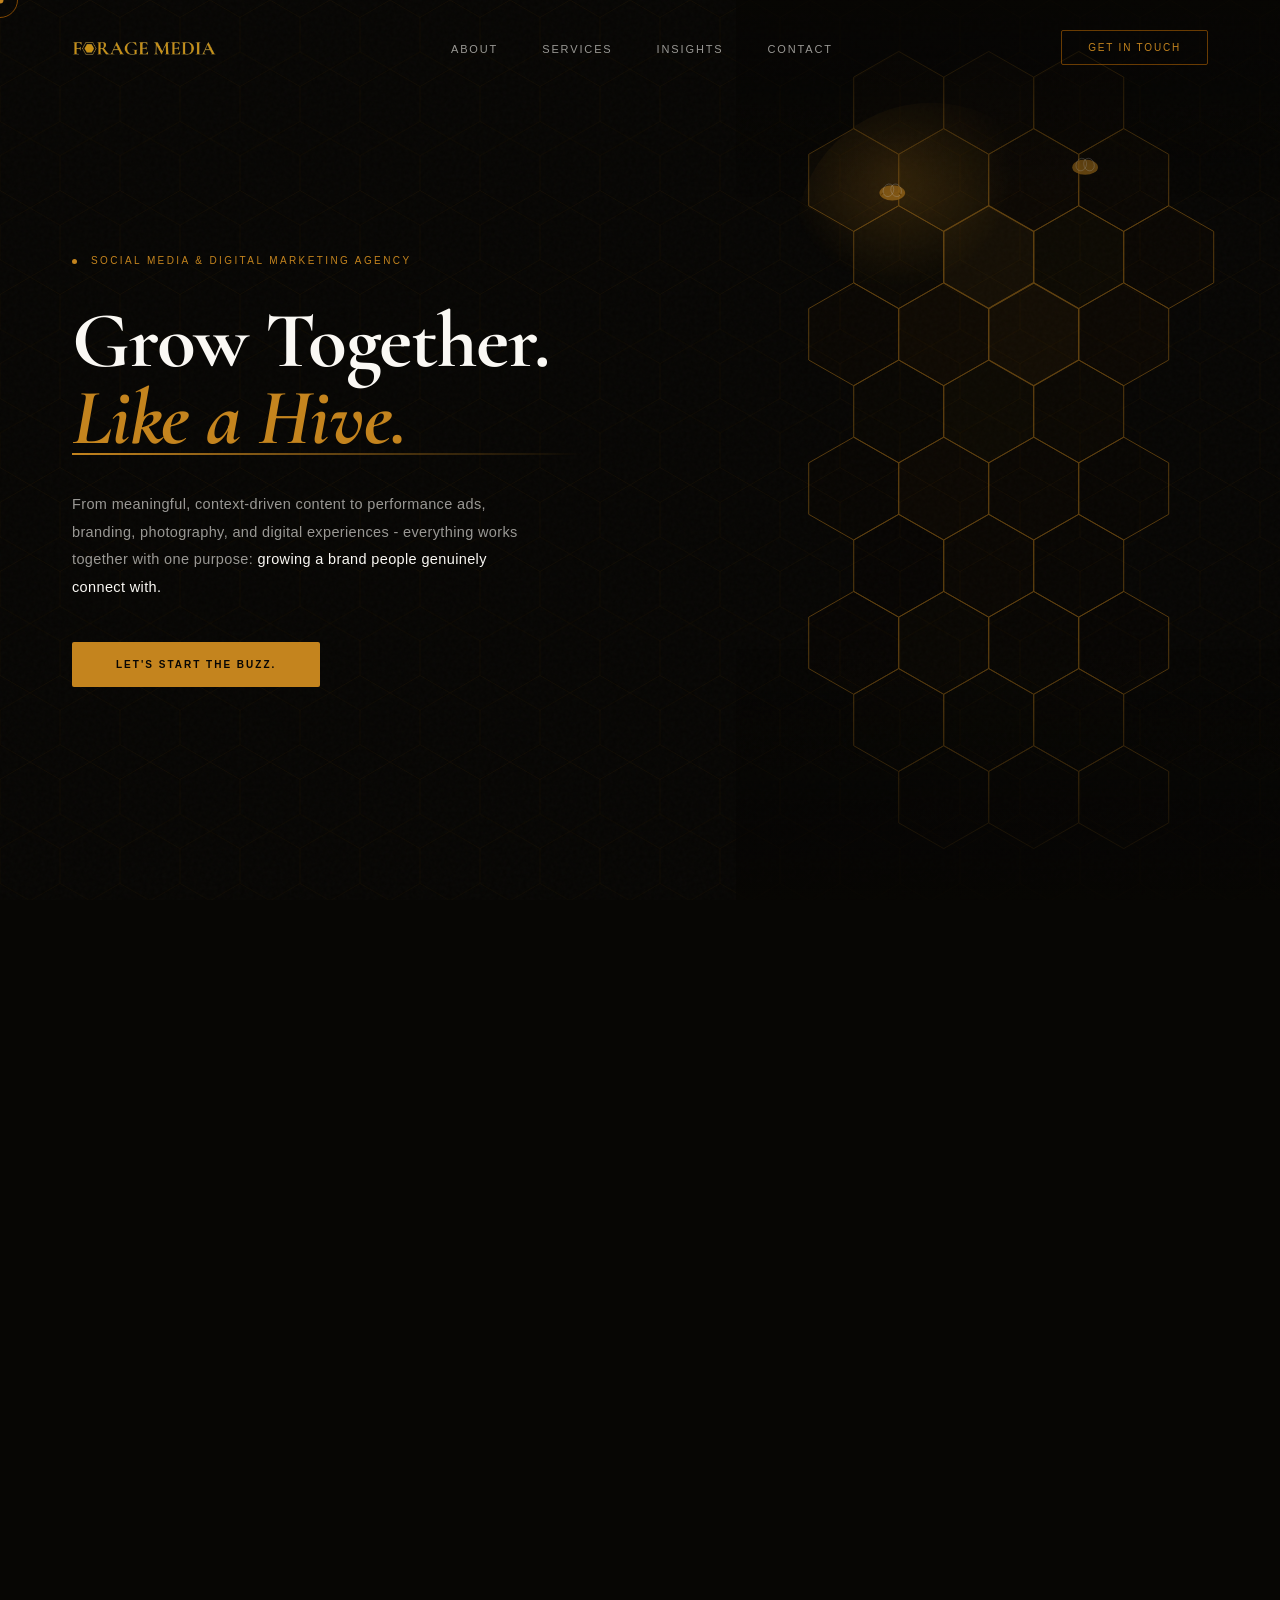
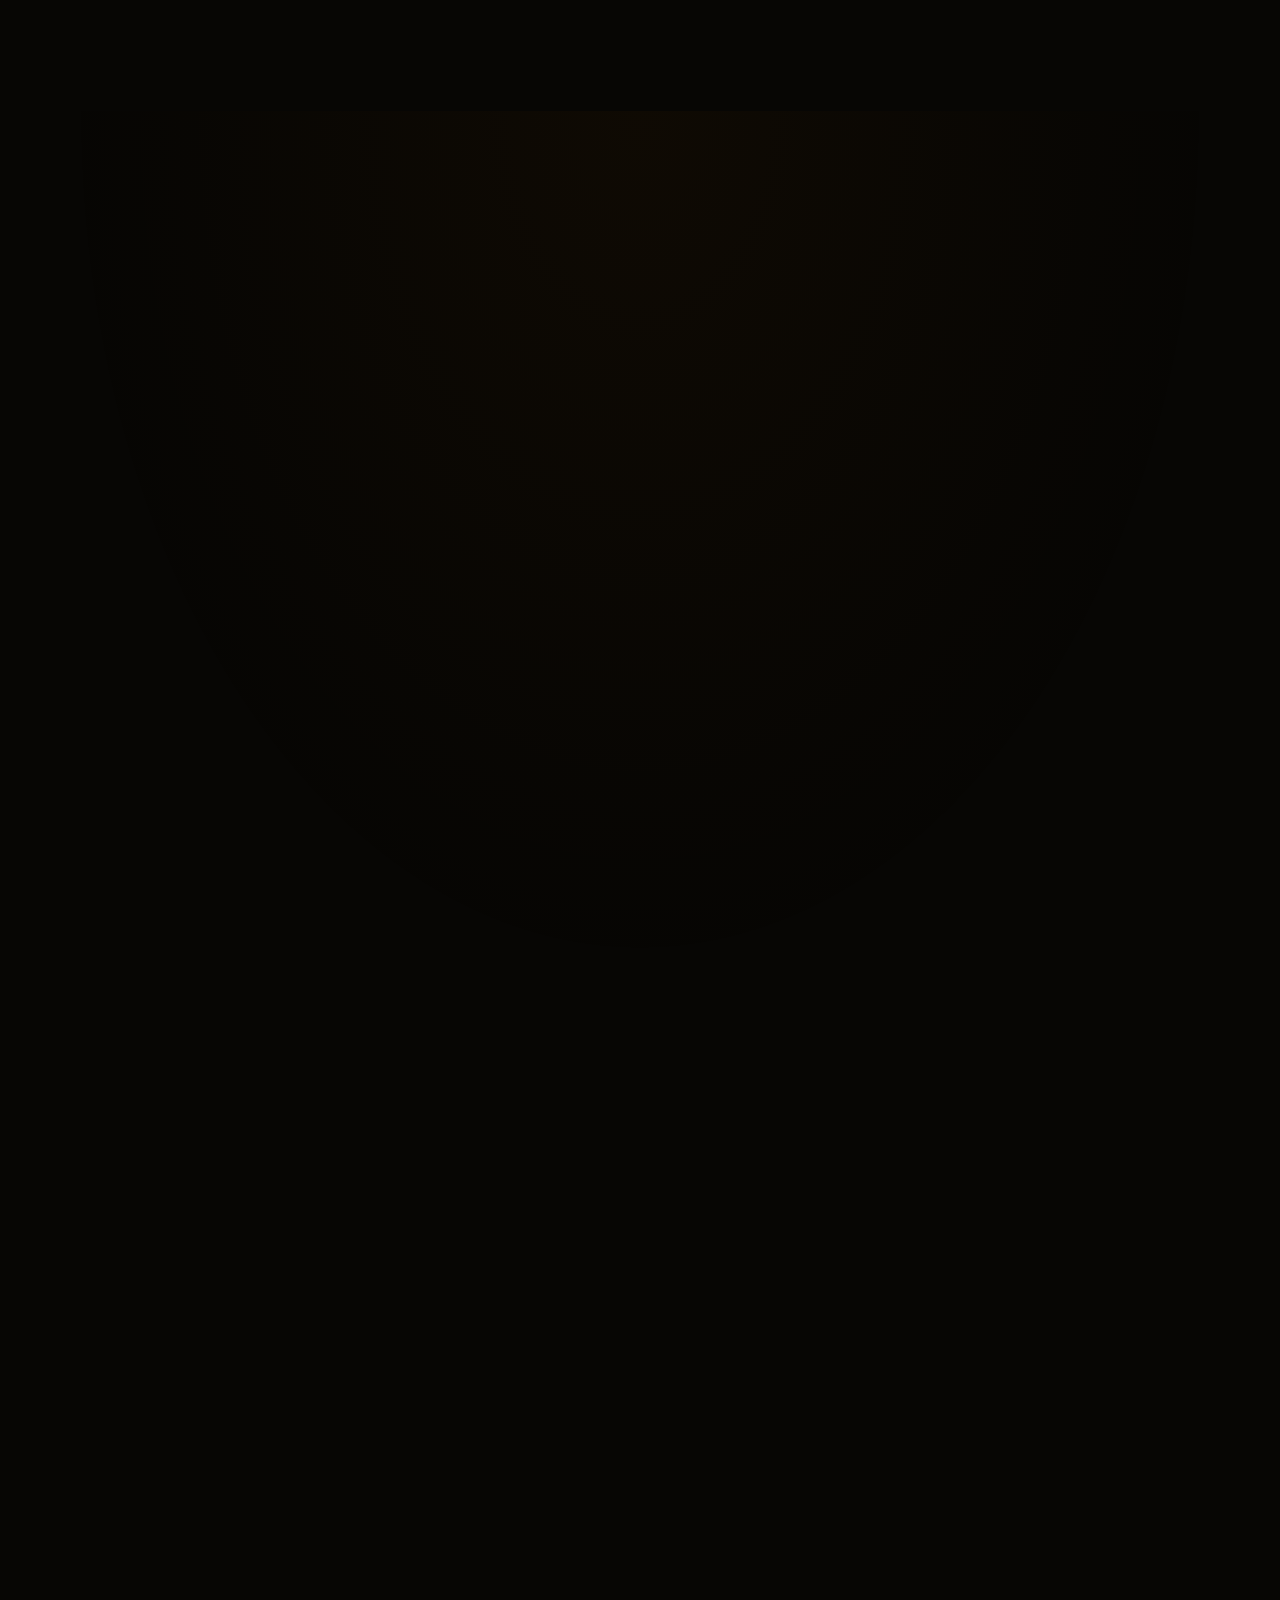
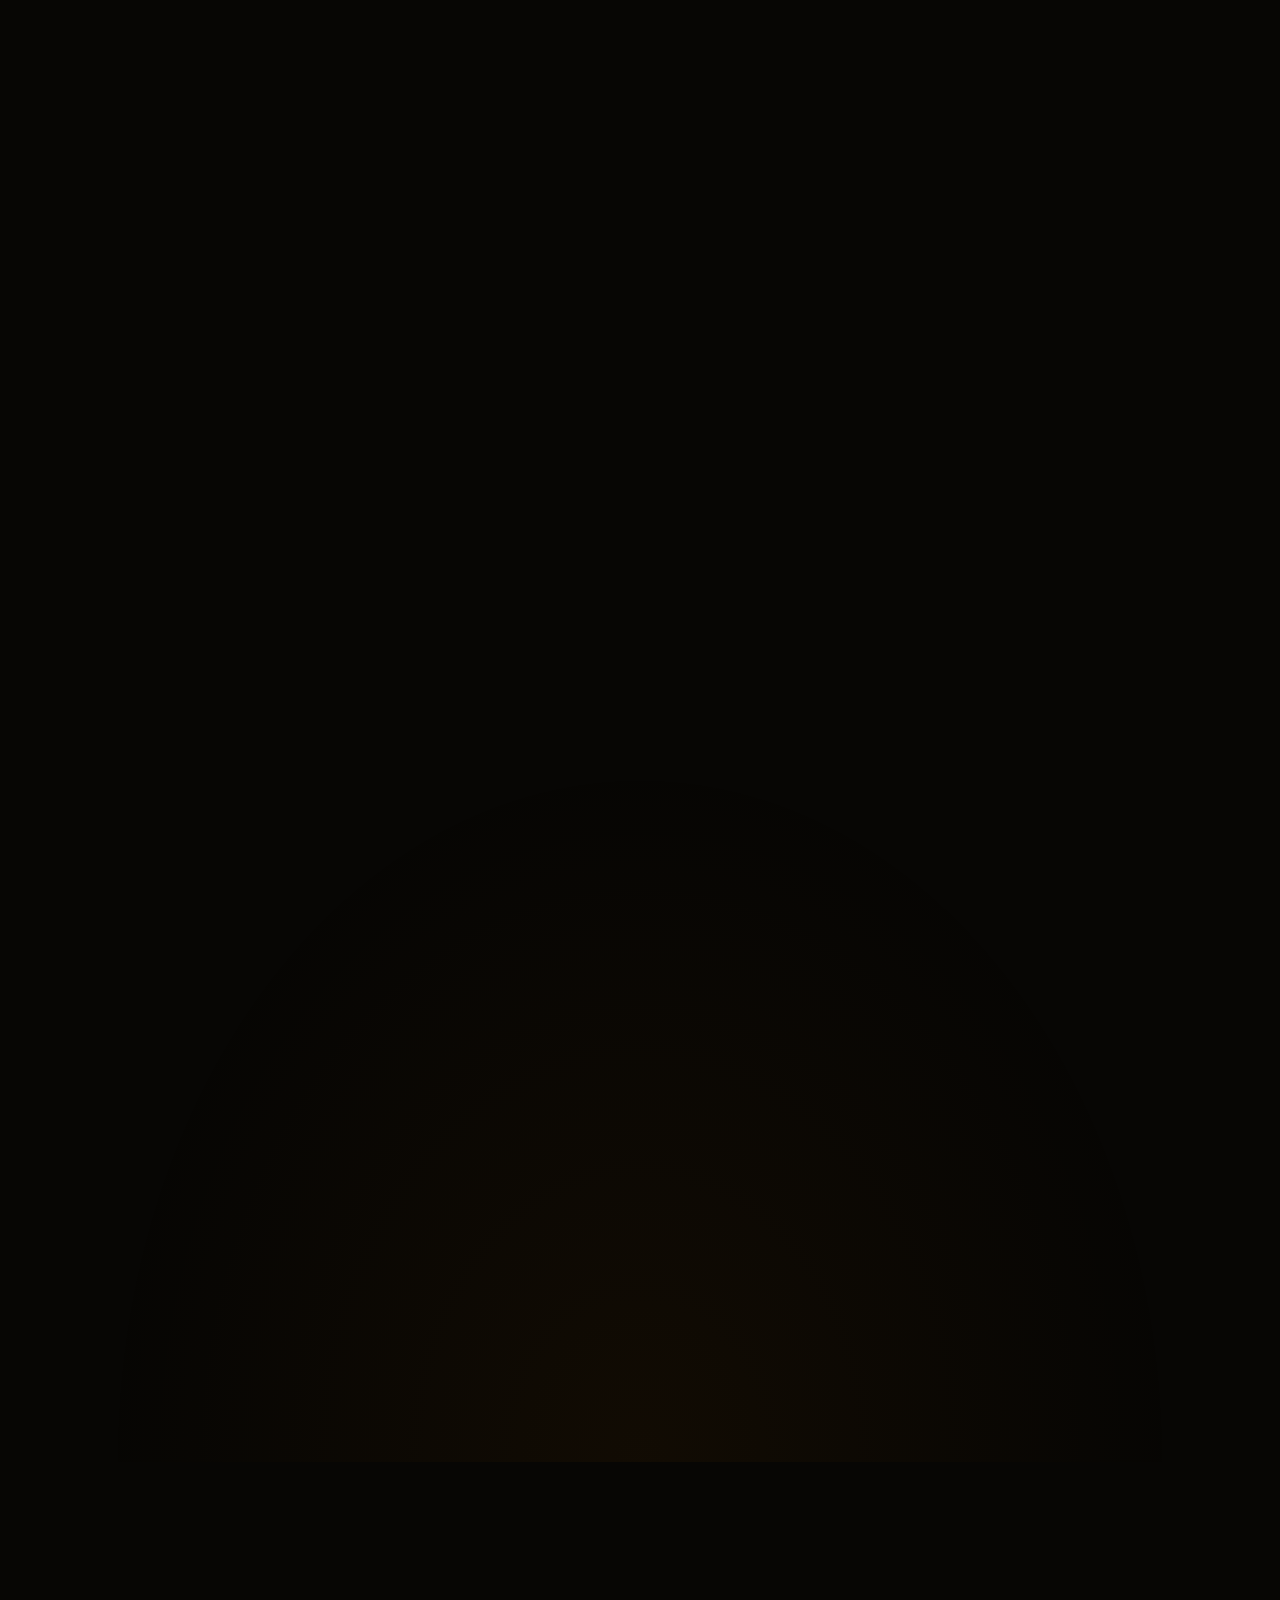
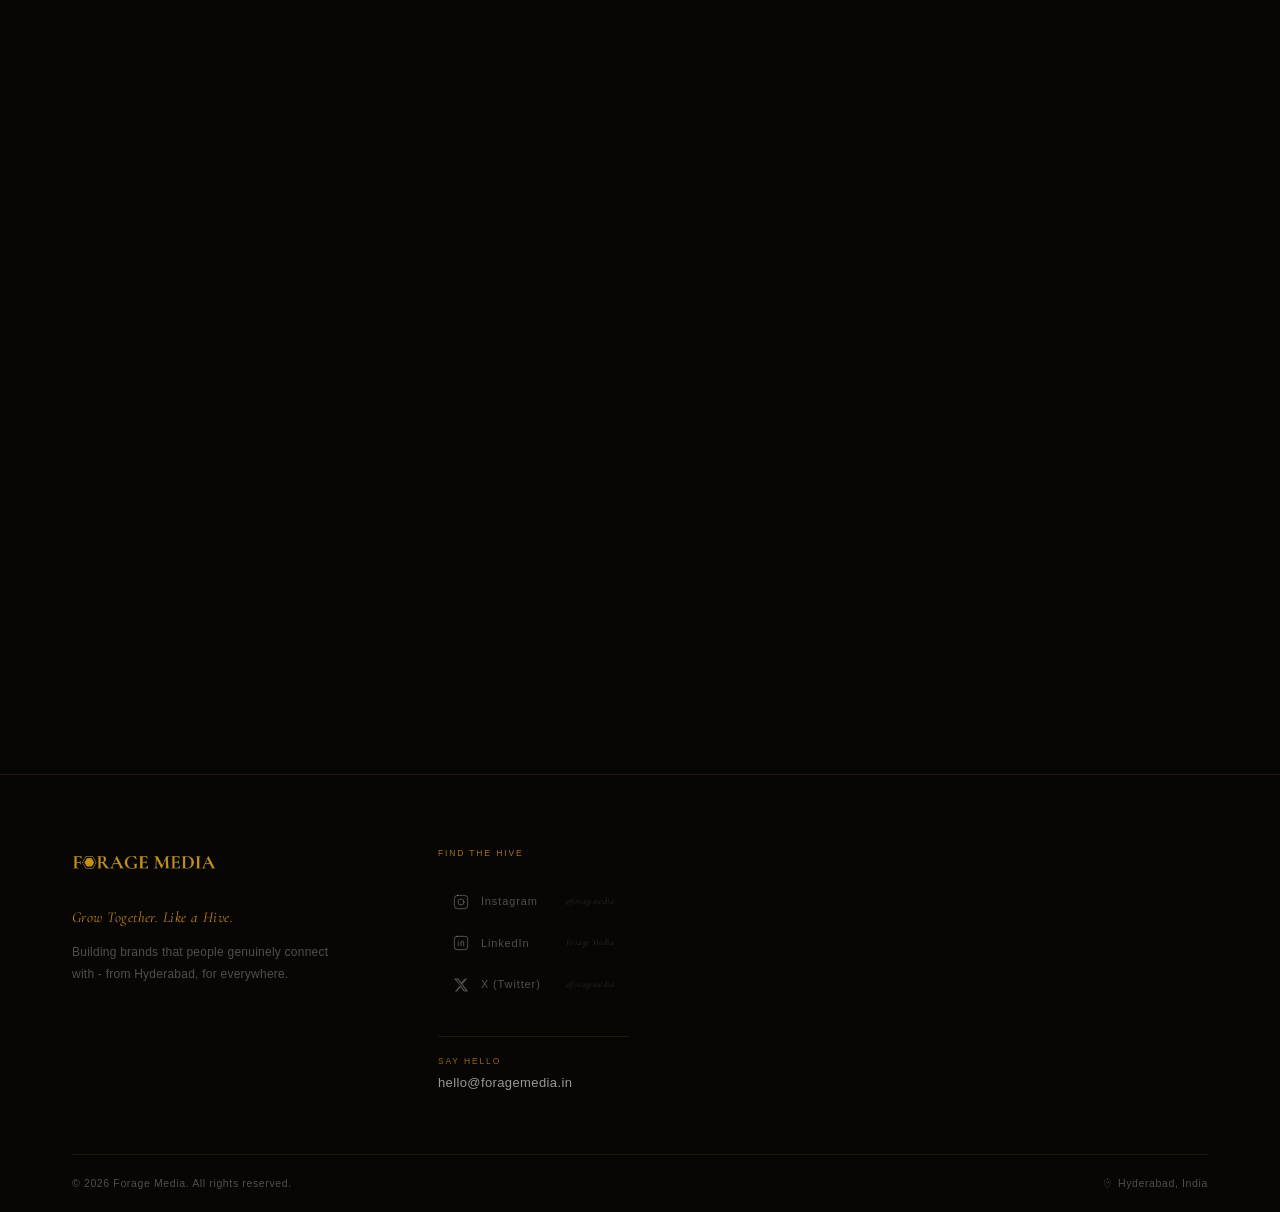
==== commit 599edef9: "hotfix" ====
--- a/index.html
+++ b/index.html
@@ -13,6 +13,12 @@
   <!-- ── Site Stylesheet ── -->
   <link rel="stylesheet" href="styles.css">
 
+  <link rel="icon" type="image/png" href="assets/favicon/favicon-96x96.png" sizes="96x96" />
+  <link rel="icon" type="image/svg+xml" href="assets/favicon/favicon.svg" />
+  <link rel="shortcut icon" href="assets/favicon/favicon.ico" />
+  <link rel="apple-touch-icon" sizes="180x180" href="assets/faviconassets/favicon/apple-touch-icon.png" />
+  <meta name="apple-mobile-web-app-title" content="Forage media" />
+  <link rel="manifest" href="assets/favicon/site.webmanifest" />
 </head>
 
 <body>
@@ -26,7 +32,7 @@
     <svg class="hex-grid-svg" xmlns="http://www.w3.org/2000/svg">
       <defs>
         <pattern id="hexPat" x="0" y="0" width="60" height="69.28" patternUnits="userSpaceOnUse">
-          <polygon points="30,0 60,17.32 60,51.96 30,69.28 0,51.96 0,17.32" fill="none" stroke="#E8952A"
+          <polygon points="30,0 60,17.32 60,51.96 30,69.28 0,51.96 0,17.32" fill="none" stroke="#C4841E"
             stroke-width="0.8" />
         </pattern>
       </defs>
@@ -41,8 +47,7 @@
 
     <!-- Logo -->
     <a href="#hero" class="nav-logo" aria-label="Forage Media home">
-      <div class="logo-hex" aria-hidden="true"></div>
-      <span class="logo-text">Forage<span>Media</span></span>
+      <img src="assets/logo.png" alt="Forage Media" class="nav-logo-img">
     </a>
 
     <!-- Desktop links -->
@@ -97,105 +102,107 @@
       </h1>
 
       <p class="hero-sub">
-        <strong>Where strategy meets creativity.</strong> At Forage Media, we don't just
-        create brands - we engineer growth. With a blend of strategy, creativity,
-        and data-driven execution, we turn ideas into impactful digital experiences.
+        From meaningful, context-driven content to performance ads, branding, photography, and digital experiences -
+        everything works together with one purpose: <strong>growing a brand people genuinely connect with.</strong>
       </p>
 
       <div class="hero-cta-row">
         <button class="btn-primary" onclick="scrollTo('#contact')">
-          <span>Start Growing</span>
+          <span>Let's start the buzz.</span>
         </button>
       </div>
     </div>
 
     <!-- Right: full-height SVG hive scene -->
+    <!-- Right: full-height SVG hive scene - shifted left, top+bottom+left fades, bg-matched -->
     <div class="hero-right" aria-hidden="true">
-      <!--
-        SVG covers the entire right column via CSS:
-          position:absolute; inset:0; width:100%; height:100%
-        The opacity (0.55) and viewBox are kept exactly as in the original.
-      -->
-      <svg style="position:absolute;inset:0;width:100%;height:100%;opacity:0.67;" viewBox="0 0 500 700"
+      <svg style="position:absolute;inset:0;width:100%;height:100%;opacity:0.72;" viewBox="0 0 500 700"
         preserveAspectRatio="xMidYMid slice" xmlns="http://www.w3.org/2000/svg">
 
-        <!-- Honeycomb cells -->
-        <g fill="none" stroke="#E8952A" stroke-width="0.7" opacity="0.6">
+        <!-- Honeycomb cells - shifted ~40px left -->
+        <g fill="none" stroke="#C4841E" stroke-width="0.7" opacity="0.65">
           <!-- Row 1 -->
-          <polygon points="130,60 165,40 200,60 200,100 165,120 130,100" fill="rgba(232,149,42,0.06)" />
-          <polygon points="200,60 235,40 270,60 270,100 235,120 200,100" fill="rgba(232,149,42,0.08)" />
-          <polygon points="270,60 305,40 340,60 340,100 305,120 270,100" fill="rgba(232,149,42,0.05)" />
+          <polygon points="130,60 165,40 200,60 200,100 165,120 130,100" fill="rgba(196,132,30,0.05)" />
+          <polygon points="200,60 235,40 270,60 270,100 235,120 200,100" fill="rgba(196,132,30,0.07)" />
+          <polygon points="270,60 305,40 340,60 340,100 305,120 270,100" fill="rgba(196,132,30,0.04)" />
           <!-- Row 2 -->
-          <polygon points="95,120 130,100 165,120 165,160 130,180 95,160" fill="rgba(232,149,42,0.10)" />
-          <polygon points="165,120 200,100 235,120 235,160 200,180 165,160" fill="rgba(232,149,42,0.15)" />
-          <polygon points="235,120 270,100 305,120 305,160 270,180 235,160" fill="rgba(232,149,42,0.08)" />
-          <polygon points="305,120 340,100 375,120 375,160 340,180 305,160" fill="rgba(232,149,42,0.06)" />
+          <polygon points="95,120 130,100 165,120 165,160 130,180 95,160" fill="rgba(196,132,30,0.09)" />
+          <polygon points="165,120 200,100 235,120 235,160 200,180 165,160" fill="rgba(196,132,30,0.13)" />
+          <polygon points="235,120 270,100 305,120 305,160 270,180 235,160" fill="rgba(196,132,30,0.07)" />
+          <polygon points="305,120 340,100 375,120 375,160 340,180 305,160" fill="rgba(196,132,30,0.05)" />
           <!-- Row 3 center glow -->
-          <polygon points="130,180 165,160 200,180 200,220 165,240 130,220" fill="rgba(232,149,42,0.07)" />
-          <polygon points="200,180 235,160 270,180 270,220 235,240 200,220" fill="rgba(232,149,42,0.20)"
+          <polygon points="130,180 165,160 200,180 200,220 165,240 130,220" fill="rgba(196,132,30,0.06)" />
+          <polygon points="200,180 235,160 270,180 270,220 235,240 200,220" fill="rgba(196,132,30,0.18)"
             stroke-width="1" />
-          <polygon points="270,180 305,160 340,180 340,220 305,240 270,220" fill="rgba(232,149,42,0.10)" />
-          <polygon points="340,180 375,160 410,180 410,220 375,240 340,220" fill="rgba(232,149,42,0.06)" />
+          <polygon points="270,180 305,160 340,180 340,220 305,240 270,220" fill="rgba(196,132,30,0.09)" />
+          <polygon points="340,180 375,160 410,180 410,220 375,240 340,220" fill="rgba(196,132,30,0.05)" />
           <!-- Row 4 -->
-          <polygon points="95,240 130,220 165,240 165,280 130,300 95,280" fill="rgba(232,149,42,0.06)" />
-          <polygon points="165,240 200,220 235,240 235,280 200,300 165,280" fill="rgba(232,149,42,0.12)" />
-          <polygon points="235,240 270,220 305,240 305,280 270,300 235,280" fill="rgba(232,149,42,0.16)"
+          <polygon points="95,240 130,220 165,240 165,280 130,300 95,280" fill="rgba(196,132,30,0.05)" />
+          <polygon points="165,240 200,220 235,240 235,280 200,300 165,280" fill="rgba(196,132,30,0.10)" />
+          <polygon points="235,240 270,220 305,240 305,280 270,300 235,280" fill="rgba(196,132,30,0.14)"
             stroke-width="1" />
-          <polygon points="305,240 340,220 375,240 375,280 340,300 305,280" fill="rgba(232,149,42,0.08)" />
+          <polygon points="305,240 340,220 375,240 375,280 340,300 305,280" fill="rgba(196,132,30,0.07)" />
           <!-- Row 5 -->
-          <polygon points="130,300 165,280 200,300 200,340 165,360 130,340" fill="rgba(232,149,42,0.05)" />
-          <polygon points="200,300 235,280 270,300 270,340 235,360 200,340" fill="rgba(232,149,42,0.10)" />
-          <polygon points="270,300 305,280 340,300 340,340 305,360 270,340" fill="rgba(232,149,42,0.07)" />
+          <polygon points="130,300 165,280 200,300 200,340 165,360 130,340" fill="rgba(196,132,30,0.04)" />
+          <polygon points="200,300 235,280 270,300 270,340 235,360 200,340" fill="rgba(196,132,30,0.09)" />
+          <polygon points="270,300 305,280 340,300 340,340 305,360 270,340" fill="rgba(196,132,30,0.06)" />
           <!-- Row 6 (extended to fill full height) -->
-          <polygon points="95,360 130,340 165,360 165,400 130,420 95,400" fill="rgba(232,149,42,0.04)" />
-          <polygon points="165,360 200,340 235,360 235,400 200,420 165,400" fill="rgba(232,149,42,0.08)" />
-          <polygon points="235,360 270,340 305,360 305,400 270,420 235,400" fill="rgba(232,149,42,0.06)" />
-          <polygon points="305,360 340,340 375,360 375,400 340,420 305,400" fill="rgba(232,149,42,0.04)" />
+          <polygon points="95,360 130,340 165,360 165,400 130,420 95,400" fill="rgba(196,132,30,0.03)" />
+          <polygon points="165,360 200,340 235,360 235,400 200,420 165,400" fill="rgba(196,132,30,0.07)" />
+          <polygon points="235,360 270,340 305,360 305,400 270,420 235,400" fill="rgba(196,132,30,0.05)" />
+          <polygon points="305,360 340,340 375,360 375,400 340,420 305,400" fill="rgba(196,132,30,0.03)" />
           <!-- Row 7 -->
-          <polygon points="130,420 165,400 200,420 200,460 165,480 130,460" fill="rgba(232,149,42,0.03)" />
-          <polygon points="200,420 235,400 270,420 270,460 235,480 200,460" fill="rgba(232,149,42,0.06)" />
-          <polygon points="270,420 305,400 340,420 340,460 305,480 270,460" fill="rgba(232,149,42,0.04)" />
+          <polygon points="130,420 165,400 200,420 200,460 165,480 130,460" fill="rgba(196,132,30,0.02)" />
+          <polygon points="200,420 235,400 270,420 270,460 235,480 200,460" fill="rgba(196,132,30,0.05)" />
+          <polygon points="270,420 305,400 340,420 340,460 305,480 270,460" fill="rgba(196,132,30,0.03)" />
           <!-- Row 8 -->
-          <polygon points="95,480 130,460 165,480 165,520 130,540 95,520" fill="rgba(232,149,42,0.03)" />
-          <polygon points="165,480 200,460 235,480 235,520 200,540 165,520" fill="rgba(232,149,42,0.05)" />
-          <polygon points="235,480 270,460 305,480 305,520 270,540 235,520" fill="rgba(232,149,42,0.04)" />
-          <polygon points="305,480 340,460 375,480 375,520 340,540 305,520" fill="rgba(232,149,42,0.03)" />
+          <polygon points="95,480 130,460 165,480 165,520 130,540 95,520" fill="rgba(196,132,30,0.02)" />
+          <polygon points="165,480 200,460 235,480 235,520 200,540 165,520" fill="rgba(196,132,30,0.04)" />
+          <polygon points="235,480 270,460 305,480 305,520 270,540 235,520" fill="rgba(196,132,30,0.03)" />
+          <polygon points="305,480 340,460 375,480 375,520 340,540 305,520" fill="rgba(196,132,30,0.02)" />
           <!-- Row 9 -->
-          <polygon points="130,540 165,520 200,540 200,580 165,600 130,580" fill="rgba(232,149,42,0.03)" />
-          <polygon points="200,540 235,520 270,540 270,580 235,600 200,580" fill="rgba(232,149,42,0.04)" />
-          <polygon points="270,540 305,520 340,540 340,580 305,600 270,580" fill="rgba(232,149,42,0.03)" />
+          <polygon points="130,540 165,520 200,540 200,580 165,600 130,580" fill="rgba(196,132,30,0.02)" />
+          <polygon points="200,540 235,520 270,540 270,580 235,600 200,580" fill="rgba(196,132,30,0.03)" />
+          <polygon points="270,540 305,520 340,540 340,580 305,600 270,580" fill="rgba(196,132,30,0.02)" />
           <!-- Row 10 -->
-          <polygon points="165,600 200,580 235,600 235,640 200,660 165,640" fill="rgba(232,149,42,0.02)" />
-          <polygon points="235,600 270,580 305,600 305,640 270,660 235,640" fill="rgba(232,149,42,0.03)" />
-          <polygon points="305,600 340,580 375,600 375,640 340,660 305,640" fill="rgba(232,149,42,0.02)" />
+          <polygon points="165,600 200,580 235,600 235,640 200,660 165,640" fill="rgba(196,132,30,0.02)" />
+          <polygon points="235,600 270,580 305,600 305,640 270,660 235,640" fill="rgba(196,132,30,0.02)" />
+          <polygon points="305,600 340,580 375,600 375,640 340,660 305,640" fill="rgba(196,132,30,0.02)" />
         </g>
 
         <!-- Radial glow in center -->
         <defs>
-          <radialGradient id="heroGlow" cx="50%" cy="28%" r="40%">
-            <stop offset="0%" stop-color="#E8952A" stop-opacity="0.38" />
-            <stop offset="100%" stop-color="#E8952A" stop-opacity="0" />
+          <!-- Warm radial glow matching logo gold -->
+          <radialGradient id="heroGlow" cx="38%" cy="26%" r="42%">
+            <stop offset="0%" stop-color="#C4841E" stop-opacity="0.28" />
+            <stop offset="100%" stop-color="#C4841E" stop-opacity="0" />
           </radialGradient>
+          <!-- Top fade - same bg as body #070604 -->
+          <linearGradient id="fadeTop" x1="0" y1="0" x2="0" y2="1">
+            <stop offset="0%" stop-color="#070604" stop-opacity="1" />
+            <stop offset="22%" stop-color="#070604" stop-opacity="0" />
+          </linearGradient>
+          <!-- Bottom fade -->
           <linearGradient id="fadeDown" x1="0" y1="0" x2="0" y2="1">
-            <stop offset="0%" stop-color="#0D0A04" stop-opacity="0" />
-            <stop offset="68%" stop-color="#0D0A04" stop-opacity="0" />
-            <stop offset="100%" stop-color="#0D0A04" stop-opacity="1" />
+            <stop offset="0%" stop-color="#070604" stop-opacity="0" />
+            <stop offset="72%" stop-color="#070604" stop-opacity="0" />
+            <stop offset="100%" stop-color="#070604" stop-opacity="1" />
           </linearGradient>
         </defs>
-        <circle cx="235" cy="190" r="90" fill="url(#heroGlow)" />
+        <circle cx="190" cy="185" r="105" fill="url(#heroGlow)" />
 
         <!-- Animated bees -->
         <g id="bee1" style="animation: beeMove1 6s ease-in-out infinite;">
-          <ellipse cx="160" cy="150" rx="10" ry="6" fill="#E8952A" opacity="0.9" />
+          <ellipse cx="160" cy="150" rx="10" ry="6" fill="#C4841E" opacity="0.85" />
           <ellipse cx="163" cy="148" rx="4" ry="5" fill="none" stroke="rgba(255,255,255,0.4)" stroke-width="0.5"
             transform="rotate(-20,163,148)" />
           <ellipse cx="157" cy="148" rx="4" ry="5" fill="none" stroke="rgba(255,255,255,0.4)" stroke-width="0.5"
             transform="rotate(20,157,148)" />
-          <line x1="153" y1="150" x2="151" y2="152" stroke="#B06A12" stroke-width="0.8" />
-          <line x1="165" y1="150" x2="167" y2="152" stroke="#B06A12" stroke-width="0.8" />
+          <line x1="153" y1="150" x2="151" y2="152" stroke="#8B5A0A" stroke-width="0.8" />
+          <line x1="165" y1="150" x2="167" y2="152" stroke="#8B5A0A" stroke-width="0.8" />
         </g>
         <g id="bee2" style="animation: beeMove2 8s ease-in-out infinite;">
-          <ellipse cx="310" cy="130" rx="10" ry="6" fill="#E8952A" opacity="0.85" />
+          <ellipse cx="310" cy="130" rx="10" ry="6" fill="#C4841E" opacity="0.75" />
           <ellipse cx="313" cy="128" rx="4" ry="5" fill="none" stroke="rgba(255,255,255,0.4)" stroke-width="0.5"
             transform="rotate(-20,313,128)" />
           <ellipse cx="307" cy="128" rx="4" ry="5" fill="none" stroke="rgba(255,255,255,0.4)" stroke-width="0.5"
@@ -244,6 +251,8 @@
           }
         </style>
 
+        <!-- Top fade -->
+        <rect width="500" height="700" fill="url(#fadeTop)" />
         <!-- Bottom fade -->
         <rect width="500" height="700" fill="url(#fadeDown)" />
       </svg>
@@ -259,15 +268,20 @@
     <div class="about-left">
       <div class="section-tag reveal">Who We Are</div>
       <h2 class="section-heading reveal reveal-d1" id="about-heading">
-        Where strategy<br>meets <em>creativity.</em>
+        Where ideas<br>find <em>direction.</em>
       </h2>
-      <p class="about-tagline reveal reveal-d1">We don't just create brands - we engineer growth.</p>
+      <p class="about-tagline reveal reveal-d1">Good marketing gets attention. Meaningful branding earns connection.</p>
       <p class="about-body reveal reveal-d2">
-        At Forage Media, with a blend of <strong>strategy, creativity,</strong> and data-driven
-        execution, we turn ideas into impactful digital experiences that build, buzz, and scale.
+        At Forage Media, the focus goes beyond simply creating content or running campaigns. Every brand is approached
+        with intention - understanding how it should <strong>look, feel, speak,</strong> and stay memorable in a
+        fast-moving digital space.
+      </p>
+      <p class="about-body reveal reveal-d2">
+        From context-driven content and performance marketing to branding, photography, and digital experiences, every
+        piece works together to create a brand presence that feels <strong>clear, relevant, and lasting.</strong>
       </p>
       <div class="about-quote reveal reveal-d3">
-        <p>Your website is your handshake. We don't just execute - we think, analyze, and evolve.</p>
+        <p>Your website is your handshake. Your content is your voice. Your brand is what people remember.</p>
       </div>
     </div>
 
@@ -281,8 +295,8 @@
           </svg>
         </div>
         <div class="pillar-name">Strategy</div>
-        <p class="pillar-text">Define your brand's positioning, voice, and identity to stand out in a crowded
-          market.</p>
+        <p class="pillar-text">Clear positioning, audience understanding, and direction that gives every brand a
+          stronger sense of purpose.</p>
       </div>
       <div class="pillar">
         <div class="pillar-icon" aria-hidden="true">
@@ -293,8 +307,8 @@
           </svg>
         </div>
         <div class="pillar-name">Creativity</div>
-        <p class="pillar-text">We build a foundation that aligns with your long-term vision and audience
-          identity.</p>
+        <p class="pillar-text">Visuals, storytelling, and ideas designed to feel natural, intentional, and impossible to
+          ignore.</p>
       </div>
       <div class="pillar">
         <div class="pillar-icon" aria-hidden="true">
@@ -303,8 +317,8 @@
           </svg>
         </div>
         <div class="pillar-name">Data-Driven</div>
-        <p class="pillar-text">Track, analyze, and scale. We use real data to refine strategies and unlock
-          consistent growth.</p>
+        <p class="pillar-text">Decisions backed by insights, analytics, and real audience behaviour - not assumptions.
+        </p>
       </div>
       <div class="pillar">
         <div class="pillar-icon" aria-hidden="true">
@@ -313,8 +327,8 @@
           </svg>
         </div>
         <div class="pillar-name">Execution</div>
-        <p class="pillar-text">From concept to campaign - everything delivered on-brand, on-time, and optimized
-          for impact.</p>
+        <p class="pillar-text">From planning to delivery, every detail is handled with consistency, clarity, and care.
+        </p>
       </div>
     </div>
 
@@ -380,8 +394,8 @@
                 <line x1="8.59" y1="13.51" x2="15.42" y2="17.49" />
                 <line x1="15.41" y1="6.51" x2="8.59" y2="10.49" />
               </svg></div>
-            <p class="hx-desc">Content planning, posting &amp; community engagement - keeping your brand
-              alive in the feed, consistently.</p>
+            <p class="hx-desc">Your brand never sleeps, neither do we. Strategic content, active engagement, and
+              consistent storytelling - so your audience doesn't just watch, they connect.</p>
             <div class="hx-tags"><span>Instagram</span><span>LinkedIn</span><span>YouTube</span></div>
           </div>
         </div>
@@ -407,8 +421,8 @@
                 <polyline points="8 21 12 17 16 21" />
                 <path d="M7 8h2M11 8h6M7 11h10" />
               </svg></div>
-            <p class="hx-desc">Responsive, fast websites that attract, engage, and convert. Your digital
-              handshake - made to count.</p>
+            <p class="hx-desc">Your website is your hardest working employee - present 24/7, never missing a lead. Built
+              to represent your business and reflect who you are.</p>
             <div class="hx-tags"><span>Design</span><span>Dev</span><span>SEO</span></div>
           </div>
         </div>
@@ -432,8 +446,8 @@
                 <polyline points="22 7 13.5 15.5 8.5 10.5 2 17" />
                 <polyline points="16 7 22 7 22 13" />
               </svg></div>
-            <p class="hx-desc">ROI-focused ads that maximize conversions. Every rupee of your spend -
-              optimized for results.</p>
+            <p class="hx-desc">Two types of ads: one reaches everyone, one hits the right one. We only do the second -
+              targeting audiences that are ready to act, not scroll.</p>
             <div class="hx-tags"><span>Meta Ads</span><span>Google</span></div>
           </div>
         </div>
@@ -460,8 +474,8 @@
                 <polygon points="23 7 16 12 23 17 23 7" />
                 <rect x="1" y="5" width="15" height="14" rx="2" />
               </svg></div>
-            <p class="hx-desc">Photo &amp; video that tells your story and connects with your audience -
-              every frame crafted with purpose.</p>
+            <p class="hx-desc">Not just content - content with context. Reels, shoots, stories. Every frame earns its
+              place or it doesn't make the cut. Context fills minds.</p>
             <div class="hx-tags"><span>Reels</span><span>Photo</span><span>Copy</span></div>
           </div>
         </div>
@@ -485,8 +499,8 @@
                 <path d="M23 19a2 2 0 0 1-2 2H3a2 2 0 0 1-2-2V8a2 2 0 0 1 2-2h4l2-3h6l2 3h4a2 2 0 0 1 2 2z" />
                 <circle cx="12" cy="13" r="4" />
               </svg></div>
-            <p class="hx-desc">Moments captured that connect, communicate, and drive results. Every frame
-              aligned to your brand vision.</p>
+            <p class="hx-desc">No matter how strong the campaign, visuals are what people remember first. Photography
+              that creates emotion, attention, and instant visual identity.</p>
             <div class="hx-tags"><span>Product</span><span>Portrait</span><span>Events</span></div>
           </div>
         </div>
@@ -512,8 +526,8 @@
                 <path d="M2 17l10 5 10-5" />
                 <path d="M2 12l10 5 10-5" />
               </svg></div>
-            <p class="hx-desc">Logos, identity &amp; creatives that communicate and connect. Every element
-              crafted to make you stand out.</p>
+            <p class="hx-desc">People don't buy the product first - they buy the feeling attached to it. Branding that
+              turns businesses into something recognizable and impossible to overlook.</p>
             <div class="hx-tags"><span>Identity</span><span>Guidelines</span></div>
           </div>
         </div>
@@ -532,7 +546,7 @@
       <div>
         <div class="section-tag reveal">Our Expertise</div>
         <h2 class="section-heading reveal reveal-d1" id="expertise-heading">
-          We think, analyze and <em>evolve.</em>
+          Strategy first.<br>Execution next.<br><em>Growth always.</em>
         </h2>
 
         <div class="expertise-steps" style="margin-top:48px;">
@@ -540,35 +554,32 @@
             <div class="step-n" aria-hidden="true">01</div>
             <div class="step-copy">
               <h3 class="step-title">Define Your Position</h3>
-              <p class="step-text">Define your brand's positioning, voice, and identity to stand out in a
-                crowded market. We build a foundation that aligns with your long-term vision and
-                audience.</p>
+              <p class="step-text">Before the content, before the campaigns - clarity comes first. Positioning, voice,
+                identity, and perception built to make your brand recognizable in a crowded market.</p>
             </div>
           </div>
           <div class="expertise-step reveal reveal-d1">
             <div class="step-n" aria-hidden="true">02</div>
             <div class="step-copy">
               <h3 class="step-title">Build the Strategy</h3>
-              <p class="step-text">Every strategy is backed by analytics, not assumptions.
-                Channel-specific roadmaps, content calendars, and KPIs - tailored to your audience and
-                objectives.</p>
+              <p class="step-text">No random posting. No guesswork. Every move is backed by audience behaviour,
+                analytics, and platform-specific strategy designed around your goals.</p>
             </div>
           </div>
           <div class="expertise-step reveal reveal-d2">
             <div class="step-n" aria-hidden="true">03</div>
             <div class="step-copy">
               <h3 class="step-title">Execute &amp; Adapt</h3>
-              <p class="step-text">Staying ahead of digital trends to keep your brand relevant. Blending
-                storytelling with performance to maximize impact at every touchpoint.</p>
+              <p class="step-text">Digital moves fast. So do we. Blending storytelling, visuals, and performance-driven
+                execution to keep your brand relevant, engaging, and ahead of the curve.</p>
             </div>
           </div>
           <div class="expertise-step reveal reveal-d3">
             <div class="step-n" aria-hidden="true">04</div>
             <div class="step-copy">
               <h3 class="step-title">Track, Refine &amp; Scale</h3>
-              <p class="step-text">Track, analyze, and scale. We use real data to refine strategies and
-                unlock consistent growth - testing, learning, and refining for better results over time.
-              </p>
+              <p class="step-text">Attention is good. Results are better. Through data, testing, and continuous
+                refinement, strategies evolve, performance improves, and brands scale with intention.</p>
             </div>
           </div>
         </div>
@@ -617,8 +628,9 @@
     <div class="insights-header">
       <div class="section-tag reveal">Our Perspective</div>
       <h2 class="section-heading reveal reveal-d1" id="insights-heading">
-        How we <em>think.</em>
+        Creative without strategy<br>is just <em>decoration.</em>
       </h2>
+      <p class="insights-subhead reveal reveal-d1">This is how brands stay relevant, remembered, and ahead.</p>
     </div>
 
     <div class="insights-grid">
@@ -634,8 +646,9 @@
           </svg>
         </div>
         <h3 class="insight-title">Analytics Over Assumptions</h3>
-        <p class="insight-text">Every strategy is backed by analytics, not assumptions. We measure, test, and
-          refine until the numbers speak for themselves.</p>
+        <p class="insight-text"><em>Good marketing feels creative. Great marketing is measurable.</em> Every strategy is
+          built on data, audience behaviour, and performance insights - tested, refined, and optimized until the results
+          speak for themselves.</p>
       </div>
 
       <div class="insight-card reveal reveal-d1">
@@ -648,8 +661,9 @@
           </svg>
         </div>
         <h3 class="insight-title">Market Trends &amp; Adaptability</h3>
-        <p class="insight-text">Staying ahead of digital trends to keep your brand relevant. We adapt strategies
-          to platform shifts and audience behaviour changes in real time.</p>
+        <p class="insight-text"><em>The digital space changes fast. Brands that don't adapt get left behind.</em> From
+          platform shifts to audience behaviour, strategies evolve in real time to keep your brand consistently ahead.
+        </p>
       </div>
 
       <div class="insight-card reveal reveal-d2">
@@ -663,8 +677,8 @@
           </svg>
         </div>
         <h3 class="insight-title">Continuous Optimization</h3>
-        <p class="insight-text">Testing, learning, and refining for better results over time. We never settle
-          for "good enough" - continuous improvement is our standard.</p>
+        <p class="insight-text"><em>"Good enough" doesn't scale.</em> Testing, learning, refining - every campaign is
+          continuously optimized to improve performance, strengthen engagement, and drive better results over time.</p>
       </div>
 
       <div class="insight-card reveal reveal-d3">
@@ -676,8 +690,9 @@
           </svg>
         </div>
         <h3 class="insight-title">Storytelling Meets Performance</h3>
-        <p class="insight-text">Blending storytelling with performance to maximize impact. How to get the most
-          out of your marketing spend - every rupee working harder.</p>
+        <p class="insight-text"><em>Attention means nothing without action.</em> Strong visuals and storytelling paired
+          with performance-driven strategy - marketing that not only looks good but works harder, converts better, and
+          delivers real impact.</p>
       </div>
 
     </div>
@@ -784,8 +799,7 @@
           <div class="toast-body">
             <div class="toast-title">Message sent successfully!</div>
             <div class="toast-msg">
-              Thanks for reaching out. The Forage Media team will be in touch with you shortly at your
-              email address.
+              Thanks for reaching out. The Forage Media team will be in touch with you shortly.
             </div>
           </div>
         </div>
@@ -799,12 +813,126 @@
        FOOTER
   ════════════════════════════════════ -->
   <footer role="contentinfo">
-    <a href="#hero" class="footer-logo" aria-label="Back to top">
-      <div class="logo-hex" aria-hidden="true"></div>
-      <span class="footer-logo-text">Forage<span>Media</span></span>
-    </a>
-    <p class="footer-copy">&copy; 2026 Forage Media. All rights reserved.</p>
-    <p class="footer-tagline">Grow Together. Like a Hive.</p>
+
+    <div class="footer-top">
+
+      <!-- Brand -->
+      <div class="footer-brand">
+        <a href="#hero" class="footer-logo-link" aria-label="Back to top">
+          <img src="assets/logo.png" alt="Forage Media" class="footer-logo-img">
+        </a>
+        <p class="footer-brand-line">Grow Together. Like a Hive.</p>
+        <p class="footer-brand-copy">Building brands that people genuinely connect with - from Hyderabad, for
+          everywhere.</p>
+      </div>
+
+      <!-- Quick links -->
+      <!-- <nav class="footer-nav" aria-label="Footer navigation">
+                <span class="footer-nav-heading">Navigate</span>
+                <ul>
+                    <li><a href="#about">Who We Are</a></li>
+                    <li><a href="#services">What We Do</a></li>
+                    <li><a href="#expertise">Our Process</a></li>
+                    <li><a href="#insights">Perspective</a></li>
+                    <li><a href="#contact">Get In Touch</a></li>
+                </ul>
+            </nav> -->
+
+      <!-- Services quick list -->
+      <!-- <nav class="footer-nav" aria-label="Services">
+                <span class="footer-nav-heading">Services</span>
+                <ul>
+                    <li><a href="#services">Social Media Management</a></li>
+                    <li><a href="#services">Content Creation</a></li>
+                    <li><a href="#services">Performance Marketing</a></li>
+                    <li><a href="#services">Website Development</a></li>
+                    <li><a href="#services">Branding</a></li>
+                    <li><a href="#services">Photography</a></li>
+                </ul>
+            </nav> -->
+
+      <!-- Social -->
+      <div class="footer-social-col pl-10">
+        <span class="footer-nav-heading">Find the Hive</span>
+        <div class="footer-socials">
+
+          <!-- Instagram -->
+          <a href="" target="_blank" rel="noopener" class="fsoc" aria-label="Instagram" data-platform="Instagram">
+            <span class="fsoc-icon">
+              <svg viewBox="0 0 24 24" fill="none" stroke="currentColor" stroke-width="1.5" stroke-linecap="round"
+                stroke-linejoin="round">
+                <rect x="2" y="2" width="20" height="20" rx="5" />
+                <circle cx="12" cy="12" r="4.5" />
+                <circle cx="17.5" cy="6.5" r="0.5" fill="currentColor" stroke="none" />
+              </svg>
+            </span>
+            <span class="fsoc-label">Instagram</span>
+            <span class="fsoc-handle">@foragemedia</span>
+          </a>
+
+          <!-- LinkedIn -->
+          <a href="" target="_blank" rel="noopener" class="fsoc" aria-label="LinkedIn" data-platform="LinkedIn">
+            <span class="fsoc-icon">
+              <svg viewBox="0 0 24 24" fill="none" stroke="currentColor" stroke-width="1.5" stroke-linecap="round"
+                stroke-linejoin="round">
+                <rect x="2" y="2" width="20" height="20" rx="4" />
+                <line x1="8" y1="11" x2="8" y2="16" />
+                <line x1="8" y1="8" x2="8" y2="8.01" />
+                <path d="M12 16v-5M12 11c0-1 .9-2 2-2s2 1 2 2v5" />
+              </svg>
+            </span>
+            <span class="fsoc-label">LinkedIn</span>
+            <span class="fsoc-handle">Forage Media</span>
+          </a>
+
+          <!-- YouTube -->
+          <!-- <a href="" target="_blank" rel="noopener" class="fsoc" aria-label="YouTube"
+                        data-platform="YouTube">
+                        <span class="fsoc-icon">
+                            <svg viewBox="0 0 24 24" fill="none" stroke="currentColor" stroke-width="1.5" stroke-linecap="round" stroke-linejoin="round">
+                                <rect x="2" y="5" width="20" height="14" rx="4" />
+                                <polygon points="10,9 16,12 10,15" fill="currentColor" stroke="none" />
+                            </svg>
+                        </span>
+                        <span class="fsoc-label">YouTube</span>
+                        <span class="fsoc-handle">@foragemedia</span>
+                    </a> -->
+
+          <!-- Twitter / X -->
+          <a href="" target="_blank" rel="noopener" class="fsoc" aria-label="X (Twitter)" data-platform="X">
+            <span class="fsoc-icon">
+              <svg viewBox="0 0 24 24" fill="currentColor">
+                <path
+                  d="M18.244 2.25h3.308l-7.227 8.26 8.502 11.24H16.17l-4.714-6.231-5.401 6.231H2.748l7.73-8.835L1.254 2.25H8.08l4.261 5.636 5.903-5.636Zm-1.161 17.52h1.833L7.084 4.126H5.117z" />
+              </svg>
+            </span>
+            <span class="fsoc-label">X (Twitter)</span>
+            <span class="fsoc-handle">@foragemedia</span>
+          </a>
+
+        </div>
+
+        <div class="footer-contact-cta">
+          <span class="footer-email-label">Say hello</span>
+          <a href="mailto:hello@foragemedia.in" class="footer-email-link">hello@foragemedia.in</a>
+        </div>
+      </div>
+
+    </div>
+
+    <!-- Bottom bar -->
+    <div class="footer-bottom">
+      <p class="footer-copy">&copy; 2026 Forage Media. All rights reserved.</p>
+      <p class="footer-location">
+        <svg viewBox="0 0 24 24" fill="none" stroke="currentColor" stroke-width="1.4" stroke-linecap="round"
+          stroke-linejoin="round" width="11" height="11">
+          <path d="M12 2C8.13 2 5 5.13 5 9c0 5.25 7 13 7 13s7-7.75 7-13c0-3.87-3.13-7-7-7z" />
+          <circle cx="12" cy="9" r="2.5" />
+        </svg>
+        Hyderabad, India
+      </p>
+    </div>
+
   </footer>
 
   <!-- ── Scripts ── -->
--- a/styles.css
+++ b/styles.css
@@ -31,13 +31,13 @@
 }
 
 :root {
-  --orange: #e37e03;
-  --orange-dim: rgba(227, 126, 3, 0.18);
-  --orange-glow: rgba(227, 126, 3, 0.08);
+  --orange: #C4841E;
+  --orange-dim: rgba(196, 132, 30, 0.18);
+  --orange-glow: rgba(196, 132, 30, 0.08);
   --black: #070604;
   --black-surface: #0d0b07;
   --black-card: #111009;
-  --black-border: rgba(227, 126, 3, 0.14);
+  --black-border: rgba(196, 132, 30, 0.14);
   --white: #faf8f4;
   --white-60: rgba(250, 248, 244, 0.6);
   --white-30: rgba(250, 248, 244, 0.3);
@@ -172,6 +172,21 @@
   z-index: 2;
 }
 
+/* Image logo — nav */
+.nav-logo-img {
+  height: 30px;
+  width: auto;
+  display: block;
+  /* Logo is gold on white: invert on dark bg */
+  /* filter: brightness(0) invert(1) sepia(1) saturate(2) hue-rotate(5deg) brightness(0.88); */
+  transition: opacity 0.25s var(--ease-out);
+}
+
+.nav-logo:hover .nav-logo-img {
+  opacity: 0.82;
+}
+
+/* Keep old hex+text styles for fallback/mobile drawer */
 .logo-hex {
   width: 30px; height: 30px;
   flex-shrink: 0;
@@ -538,9 +553,11 @@
 /* ── Hero RIGHT: Full-height SVG scene ── */
 .hero-right {
   position: relative;
-  height: 100vh;   /* fills full hero height */
+  height: 100vh;
   overflow: hidden;
-  align-self: stretch; /* stretch to fill grid row */
+  align-self: stretch;
+  /* Ensure the column bg is identical to body bg — no gap/contrast */
+  /* background: var(--black); */
 }
 
 /* The inline SVG inside hero-right */
@@ -549,28 +566,9 @@
   inset: 0;
   width: 100%;
   height: 100%;
-  /* opacity already set inline at 0.55 – keep as-is */
-}
-
-/* Subtle left-side gradient fade to blend with hero-left */
-.hero-right::before {
-  content: '';
-  position: absolute;
-  inset: 0;
-  background: linear-gradient(to right, rgba(7,6,4,0.55) 0%, transparent 38%);
-  pointer-events: none;
-  z-index: 1;
-}
-
-/* Bottom fade so section below feels connected */
-.hero-right::after {
-  content: '';
-  position: absolute;
-  inset: 0;
-  background: linear-gradient(to top, rgba(7,6,4,0.85) 0%, transparent 40%);
-  pointer-events: none;
-  z-index: 1;
-}
+}
+
+/* No CSS pseudo-fades needed — SVG handles left/top/bottom fades internally */
 
 /* Scroll cue */
 .scroll-cue {
@@ -642,7 +640,7 @@
   line-height: 1.95;
   letter-spacing: 0.025em;
   color: var(--white-60);
-  max-width: 460px;
+  max-width: 590px;
 }
 
 .about-body strong { color: var(--white); font-weight: 400; }
@@ -982,6 +980,16 @@
 .insights-header .section-tag { justify-content: center; }
 .insights-header .section-tag::before { display: none; }
 /* .insights-header .section-tag::before { content: ''; width: 28px; height: 1px; background: var(--orange); } */
+
+.insights-subhead {
+  font-family: var(--font-display);
+  font-size: 14px;
+  font-style: italic;
+  color: var(--white-30);
+  letter-spacing: 0.04em;
+  margin-top: 12px;
+  text-align: center;
+}
 
 .insights-grid {
   display: grid;
@@ -1127,6 +1135,8 @@
 .field-select.valid,
 .field-textarea.valid {
   border-color: rgba(82, 201, 122, 0.55);
+  /* border-color: rgba(227, 126, 3, 0.04); */
+
 }
 
 .field-input.invalid,
@@ -1229,30 +1239,228 @@
   position: relative;
   z-index: 2;
   border-top: 1px solid var(--black-border);
-  padding: 42px 72px;
+  padding: 72px 72px 0;
+}
+
+/* ── Footer top: 4-column grid ── */
+.footer-top {
+  display: grid;
+  grid-template-columns: 1.6fr 1fr 1fr 1.4fr;
+  gap: 60px;
+  padding-bottom: 60px;
+  border-bottom: 1px solid var(--black-border);
+}
+
+/* Brand column */
+.footer-brand {}
+
+.footer-logo-link {
+  display: inline-block;
+  text-decoration: none;
+  margin-bottom: 20px;
+}
+
+.footer-logo-img {
+  height: 30px;
+  width: auto;
+  display: block;
+  /* Match nav: render white on dark */
+  /* filter: brightness(0) invert(1) sepia(1) saturate(2) hue-rotate(5deg) brightness(0.88); */
+  /* opacity: 0.9; */
+  transition: opacity 0.25s;
+}
+
+.footer-logo-link:hover .footer-logo-img { opacity: 0.65; }
+
+.footer-brand-line {
+  font-family: var(--font-display);
+  font-size: 15px;
+  font-style: italic;
+  color: var(--orange);
+  letter-spacing: 0.03em;
+  margin-bottom: 12px;
+}
+
+.footer-brand-copy {
+  font-size: 12px;
+  line-height: 1.85;
+  color: var(--white-30);
+  letter-spacing: 0.02em;
+  max-width: 260px;
+}
+
+/* Nav columns */
+.footer-nav {}
+
+.footer-nav-heading {
+  display: block;
+  font-size: 8.5px;
+  letter-spacing: 0.22em;
+  text-transform: uppercase;
+  color: var(--orange);
+  margin-bottom: 22px;
+  opacity: 0.85;
+}
+
+.footer-nav ul {
+  list-style: none;
+  display: flex;
+  flex-direction: column;
+  gap: 12px;
+}
+
+.footer-nav ul li a {
+  font-size: 12px;
+  color: var(--white-30);
+  text-decoration: none;
+  letter-spacing: 0.03em;
+  line-height: 1;
+  transition: color 0.22s, padding-left 0.22s;
+  display: block;
+}
+
+.footer-nav ul li a:hover {
+  color: var(--orange);
+  padding-left: 6px;
+}
+
+/* Social column */
+.footer-social-col {}
+
+.footer-socials {
+  display: flex;
+  flex-direction: column;
+  gap: 4px;
+  margin-bottom: 32px;
+}
+
+/* Social link rows — the "never seen before" treatment:
+   Each row is a sleek pill with icon + label + handle, that expands on hover */
+.fsoc {
+  display: flex;
+  align-items: center;
+  gap: 12px;
+  padding: 9px 14px;
+  border-radius: 4px;
+  border: 1px solid transparent;
+  text-decoration: none;
+  color: var(--white-30);
+  transition: color 0.28s var(--ease-out),
+              border-color 0.28s var(--ease-out),
+              background 0.28s var(--ease-out),
+              transform 0.28s var(--ease-out);
+  position: relative;
+  overflow: hidden;
+}
+
+/* Hover shimmer fill */
+.fsoc::before {
+  content: '';
+  position: absolute;
+  inset: 0;
+  background: var(--orange-glow);
+  transform: translateX(-105%);
+  transition: transform 0.42s var(--ease-out);
+  border-radius: inherit;
+}
+
+.fsoc:hover {
+  color: var(--orange);
+  border-color: rgba(196, 132, 30, 0.28);
+  transform: translateX(5px);
+}
+
+.fsoc:hover::before { transform: translateX(0); }
+
+.fsoc-icon {
+  width: 16px;
+  height: 16px;
+  flex-shrink: 0;
+  display: flex;
+  align-items: center;
+  position: relative;
+  z-index: 1;
+}
+
+.fsoc-icon svg {
+  width: 100%;
+  height: 100%;
+}
+
+.fsoc-label {
+  font-size: 11px;
+  letter-spacing: 0.08em;
+  flex: 1;
+  position: relative;
+  z-index: 1;
+}
+
+.fsoc-handle {
+  font-size: 9px;
+  letter-spacing: 0.05em;
+  opacity: 0.5;
+  font-style: italic;
+  font-family: var(--font-display);
+  position: relative;
+  z-index: 1;
+  transition: opacity 0.28s;
+}
+
+.fsoc:hover .fsoc-handle { opacity: 0.85; }
+
+/* Email CTA in footer */
+.footer-contact-cta {
+  display: flex;
+  flex-direction: column;
+  gap: 5px;
+  padding-top: 18px;
+  border-top: 1px solid var(--black-border);
+}
+
+.footer-email-label {
+  font-size: 8.5px;
+  letter-spacing: 0.22em;
+  text-transform: uppercase;
+  color: var(--orange);
+  opacity: 0.75;
+}
+
+.footer-email-link {
+  font-size: 13px;
+  color: var(--white-60);
+  text-decoration: none;
+  letter-spacing: 0.03em;
+  transition: color 0.22s;
+}
+
+.footer-email-link:hover { color: var(--orange); }
+
+/* ── Footer bottom bar ── */
+.footer-bottom {
   display: flex;
   justify-content: space-between;
   align-items: center;
-}
-
-.footer-logo {
-  display: flex;
-  align-items: center;
-  gap: 9px;
-  text-decoration: none;
-}
-
-.footer-logo .logo-hex { width: 24px; height: 24px; }
-
-.footer-logo-text {
-  font-family: var(--font-display);
-  font-size: 16px; font-weight: 600;
-  color: var(--white);
-  letter-spacing: 0.07em;
-}
-
-.footer-logo-text span { color: var(--orange); }
-.footer-copy { font-size: 10.5px; letter-spacing: 0.06em; color: var(--white-30); }
+  padding: 20px 0;
+}
+
+.footer-copy {
+  font-size: 10.5px;
+  letter-spacing: 0.06em;
+  color: var(--white-30);
+}
+
+.footer-location {
+  display: flex;
+  align-items: center;
+  gap: 5px;
+  font-size: 10.5px;
+  letter-spacing: 0.06em;
+  color: var(--white-30);
+}
+
+.footer-location svg { opacity: 0.6; flex-shrink: 0; }
+
+/* Legacy selectors kept for safety */
 .footer-tagline { font-family: var(--font-display); font-size: 13px; font-style: italic; color: var(--white-30); }
 
 /* ─────────────────────── 12. UTILITIES ─────────────────────── */
@@ -1411,7 +1619,6 @@
     min-height: 340px;
     max-height: 520px;
   }
-  
 
   /* About */
   #about { grid-template-columns: 1fr; padding: 80px 36px; gap: 48px; }
@@ -1436,7 +1643,9 @@
   .contact-inner { grid-template-columns: 1fr; }
 
   /* Footer */
-  footer { padding: 32px 36px; flex-direction: column; gap: 14px; text-align: center; }
+  footer { padding: 48px 36px 0; }
+  .footer-top { grid-template-columns: 1fr 1fr; gap: 40px; }
+  .footer-bottom { flex-direction: column; gap: 10px; text-align: center; padding: 20px 0; }
 }
 
 /* ── Small tablet / large phone: ≤ 768px ── */
@@ -1451,6 +1660,9 @@
   .hero-stats { gap: 28px; flex-wrap: wrap; }
   .form-row { grid-template-columns: 1fr; }
   .contact-hero-text { font-size: 52px; }
+
+  .footer-top { grid-template-columns: 1fr; gap: 36px; }
+  .footer-brand-copy { max-width: 100%; }
 }
 
 /* ── Phone: ≤ 480px ── */
@@ -1471,5 +1683,6 @@
   .hex-cluster { transform: scale(0.44); transform-origin: top center; height: 224px; }
   #services { padding: 48px 16px 64px; }
 
-  footer { padding: 28px 20px; }
+  footer { padding: 40px 20px 0; }
+  .fsoc-handle { display: none; }
 }
